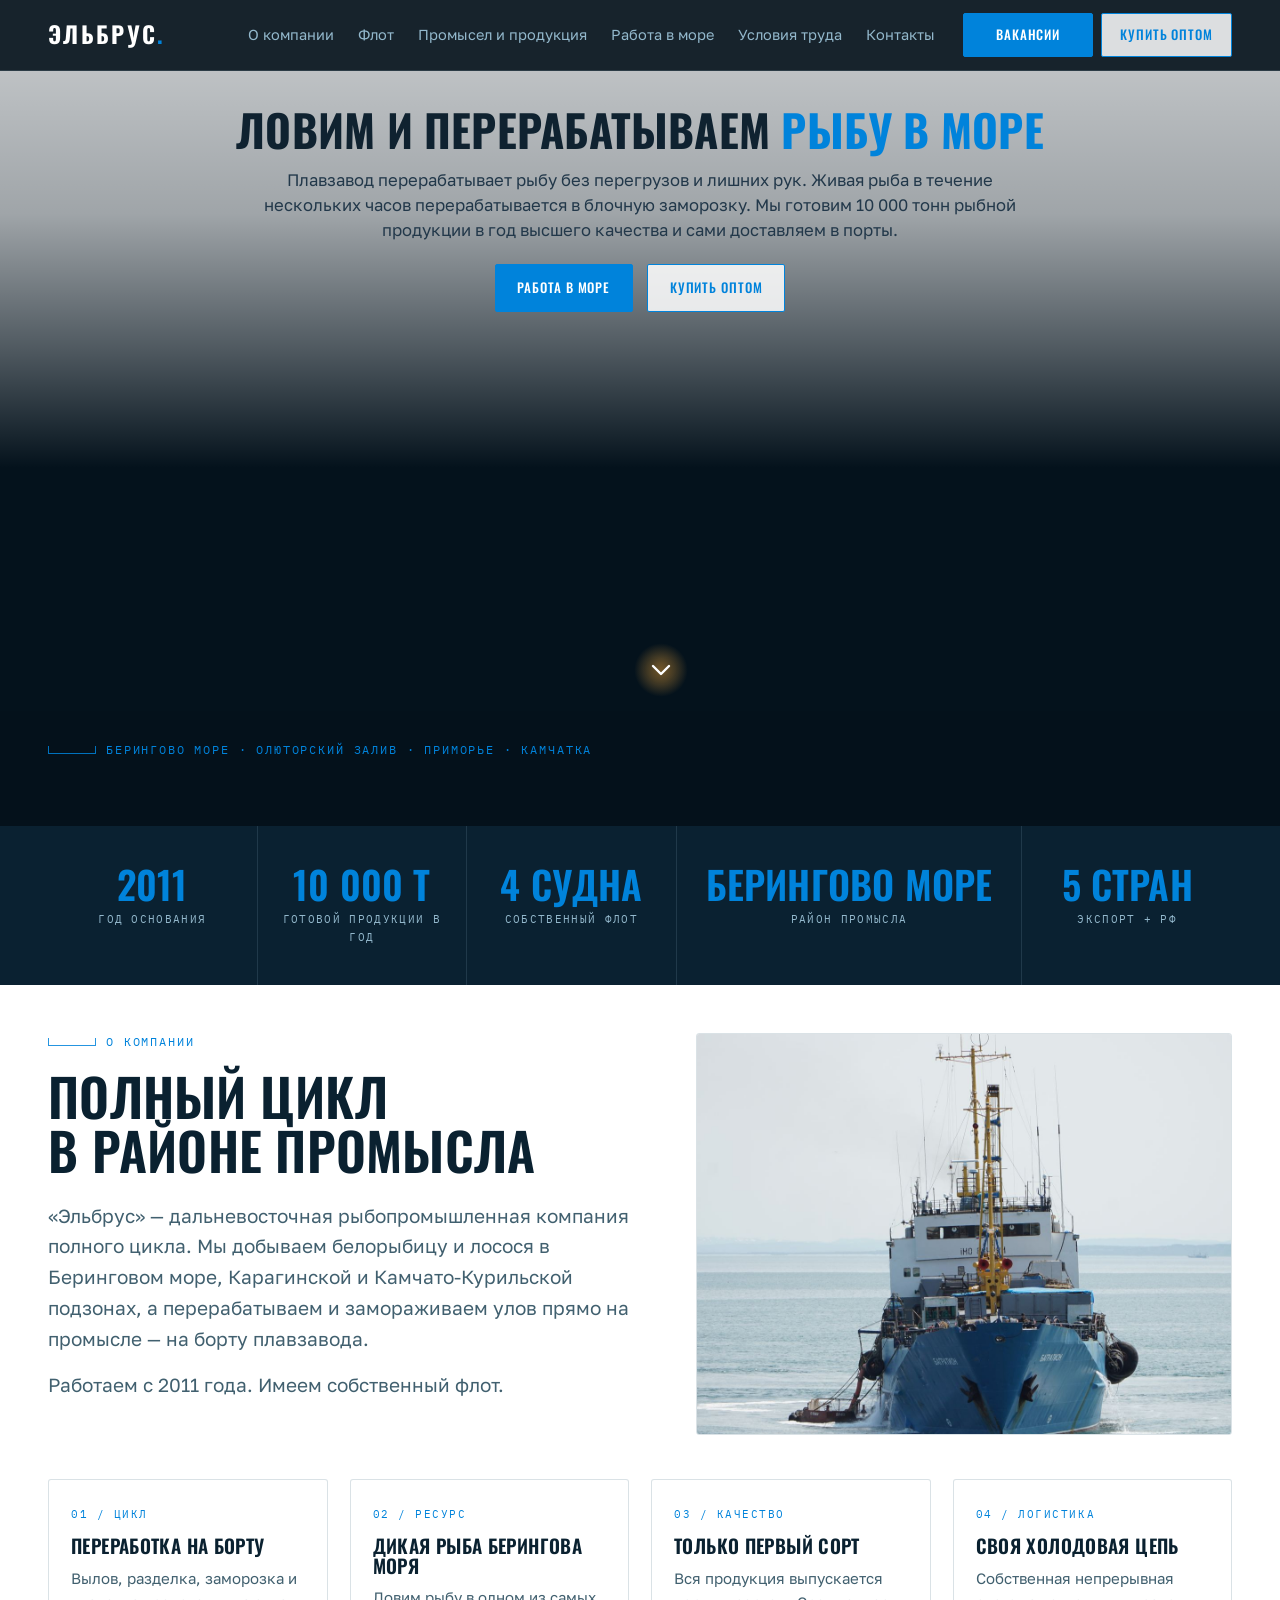
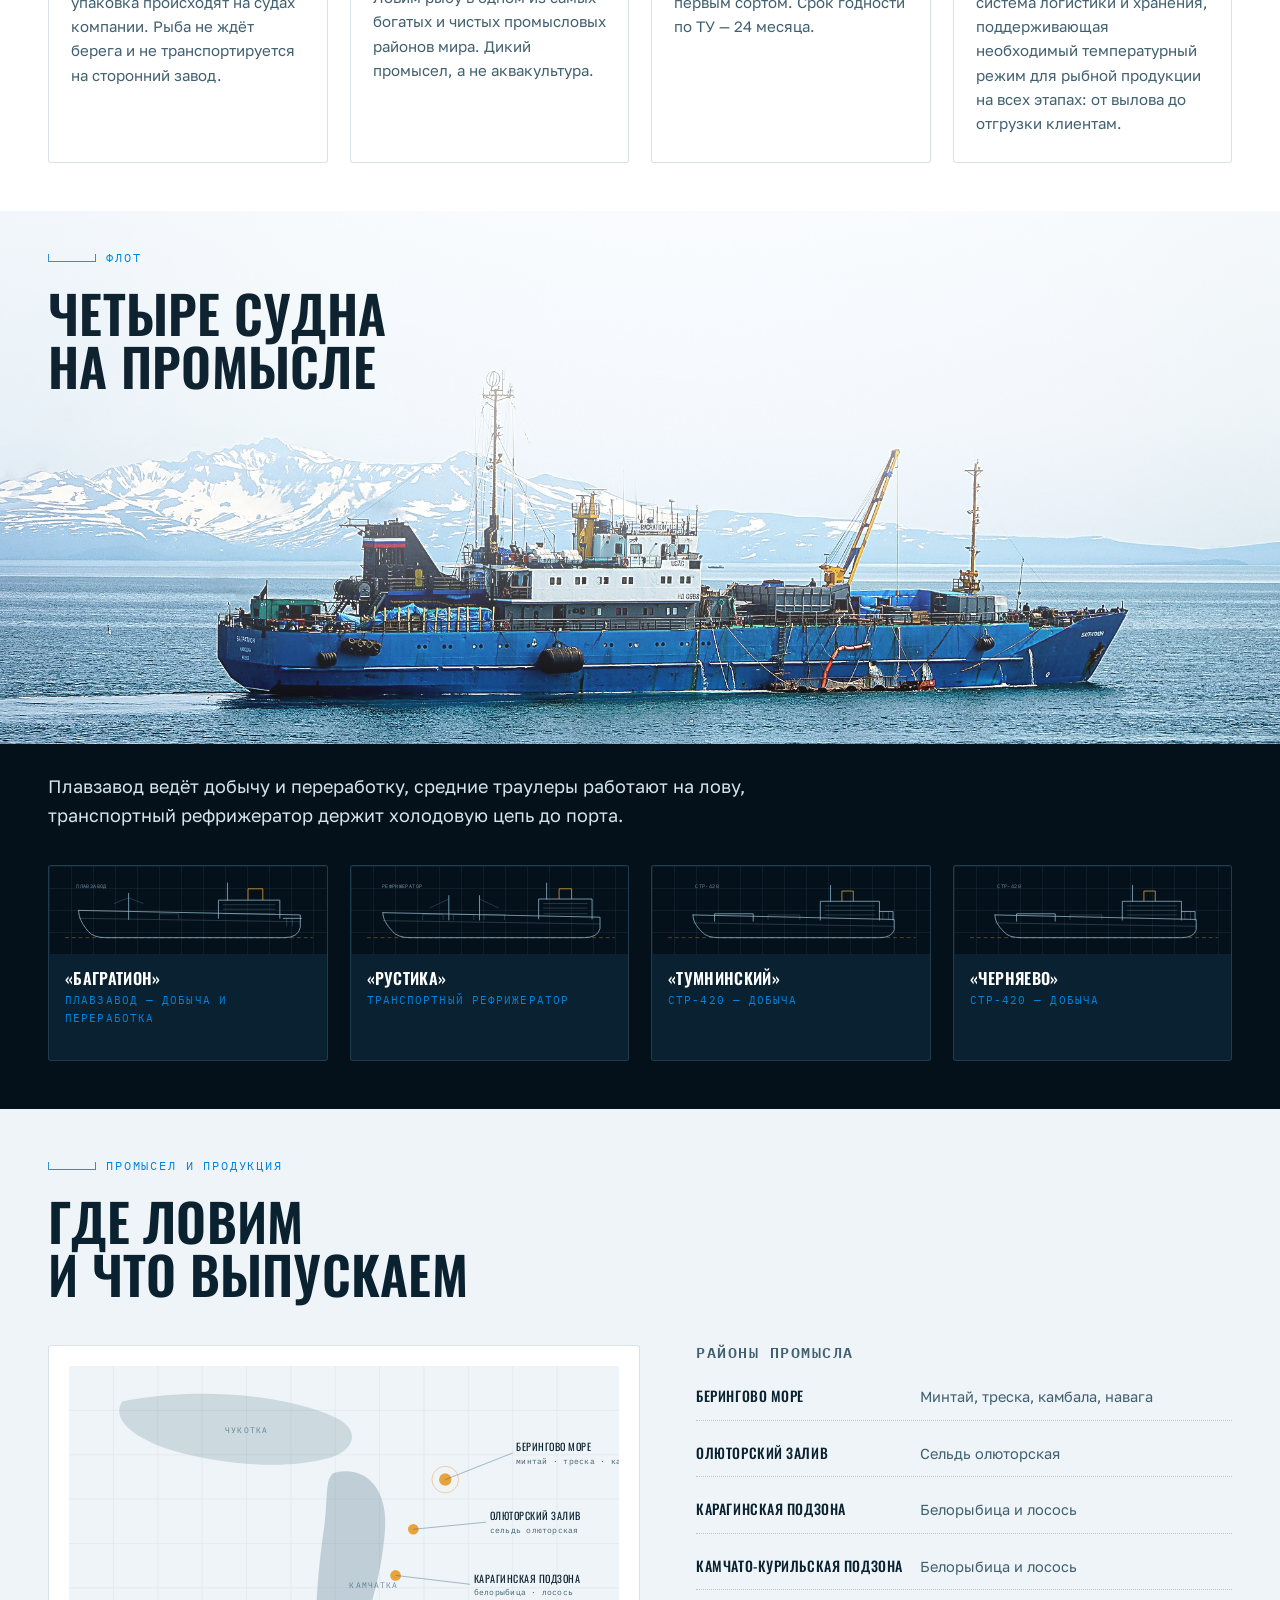
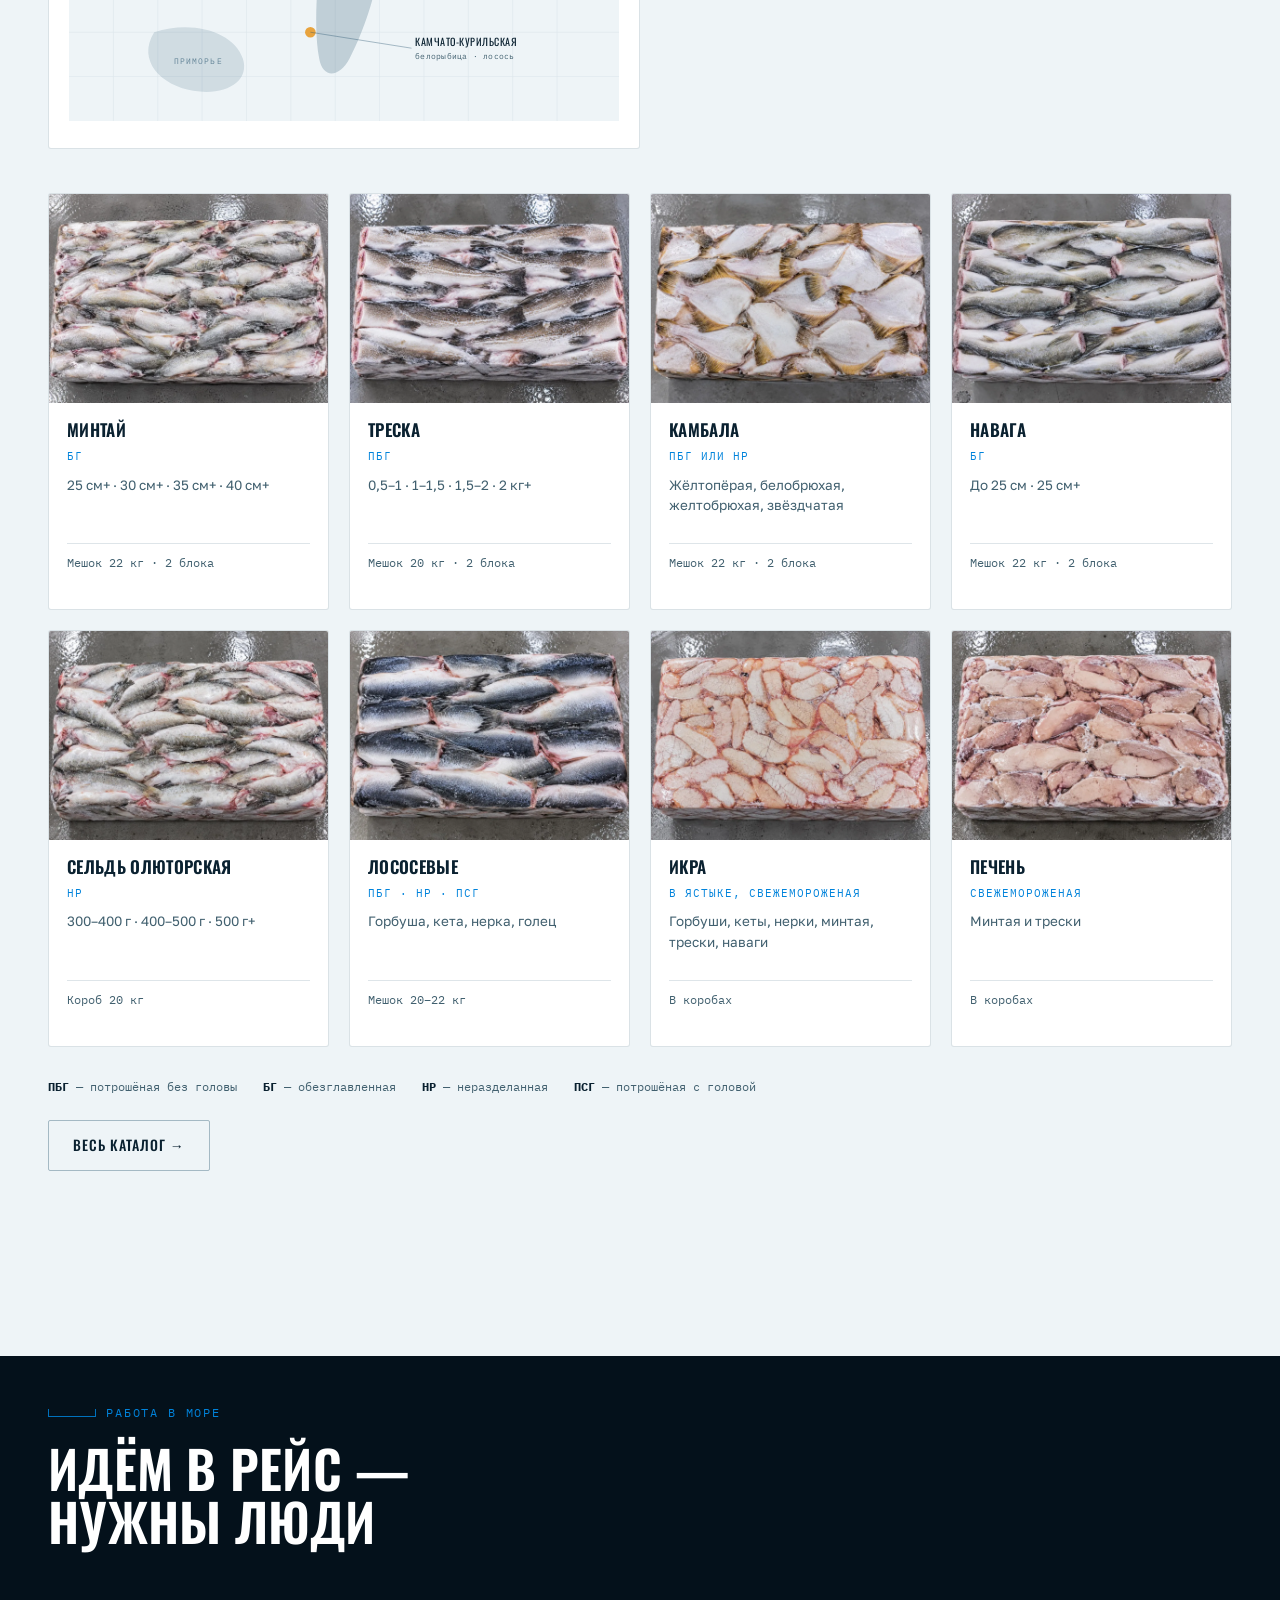
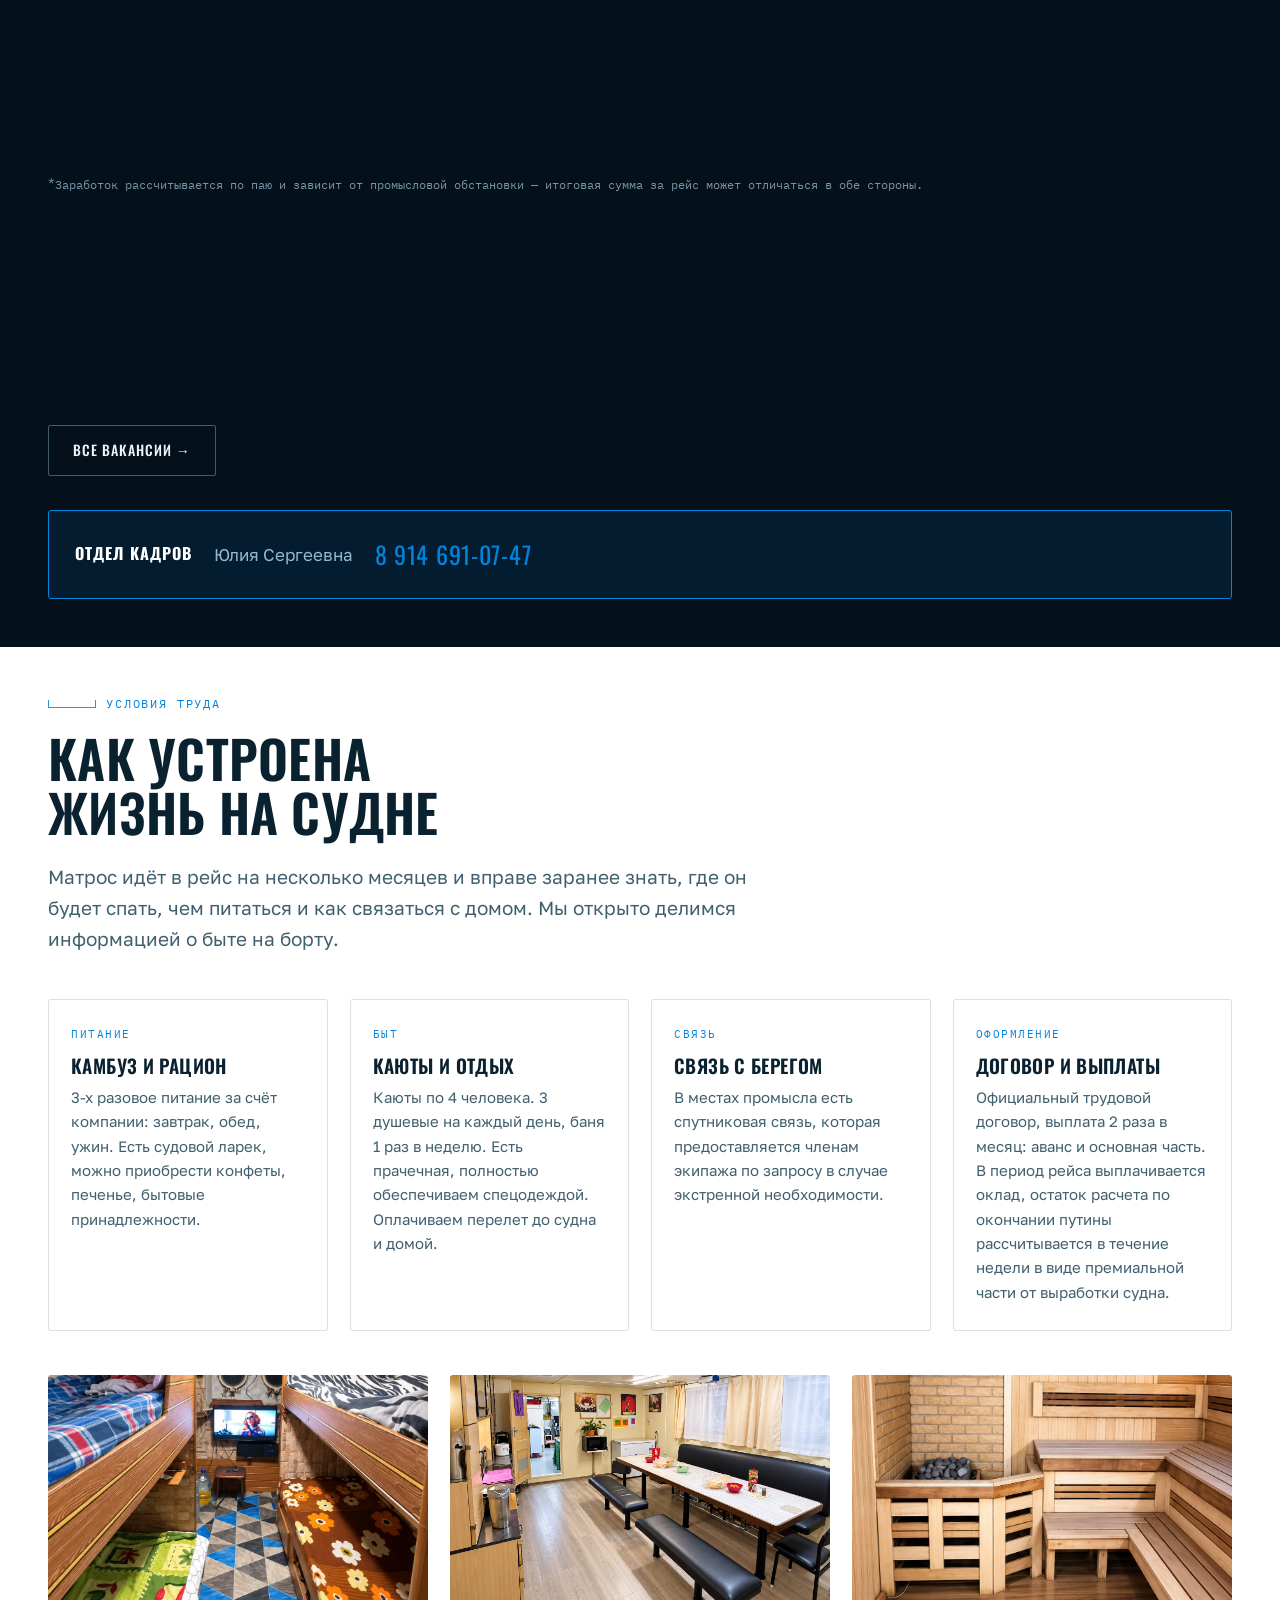
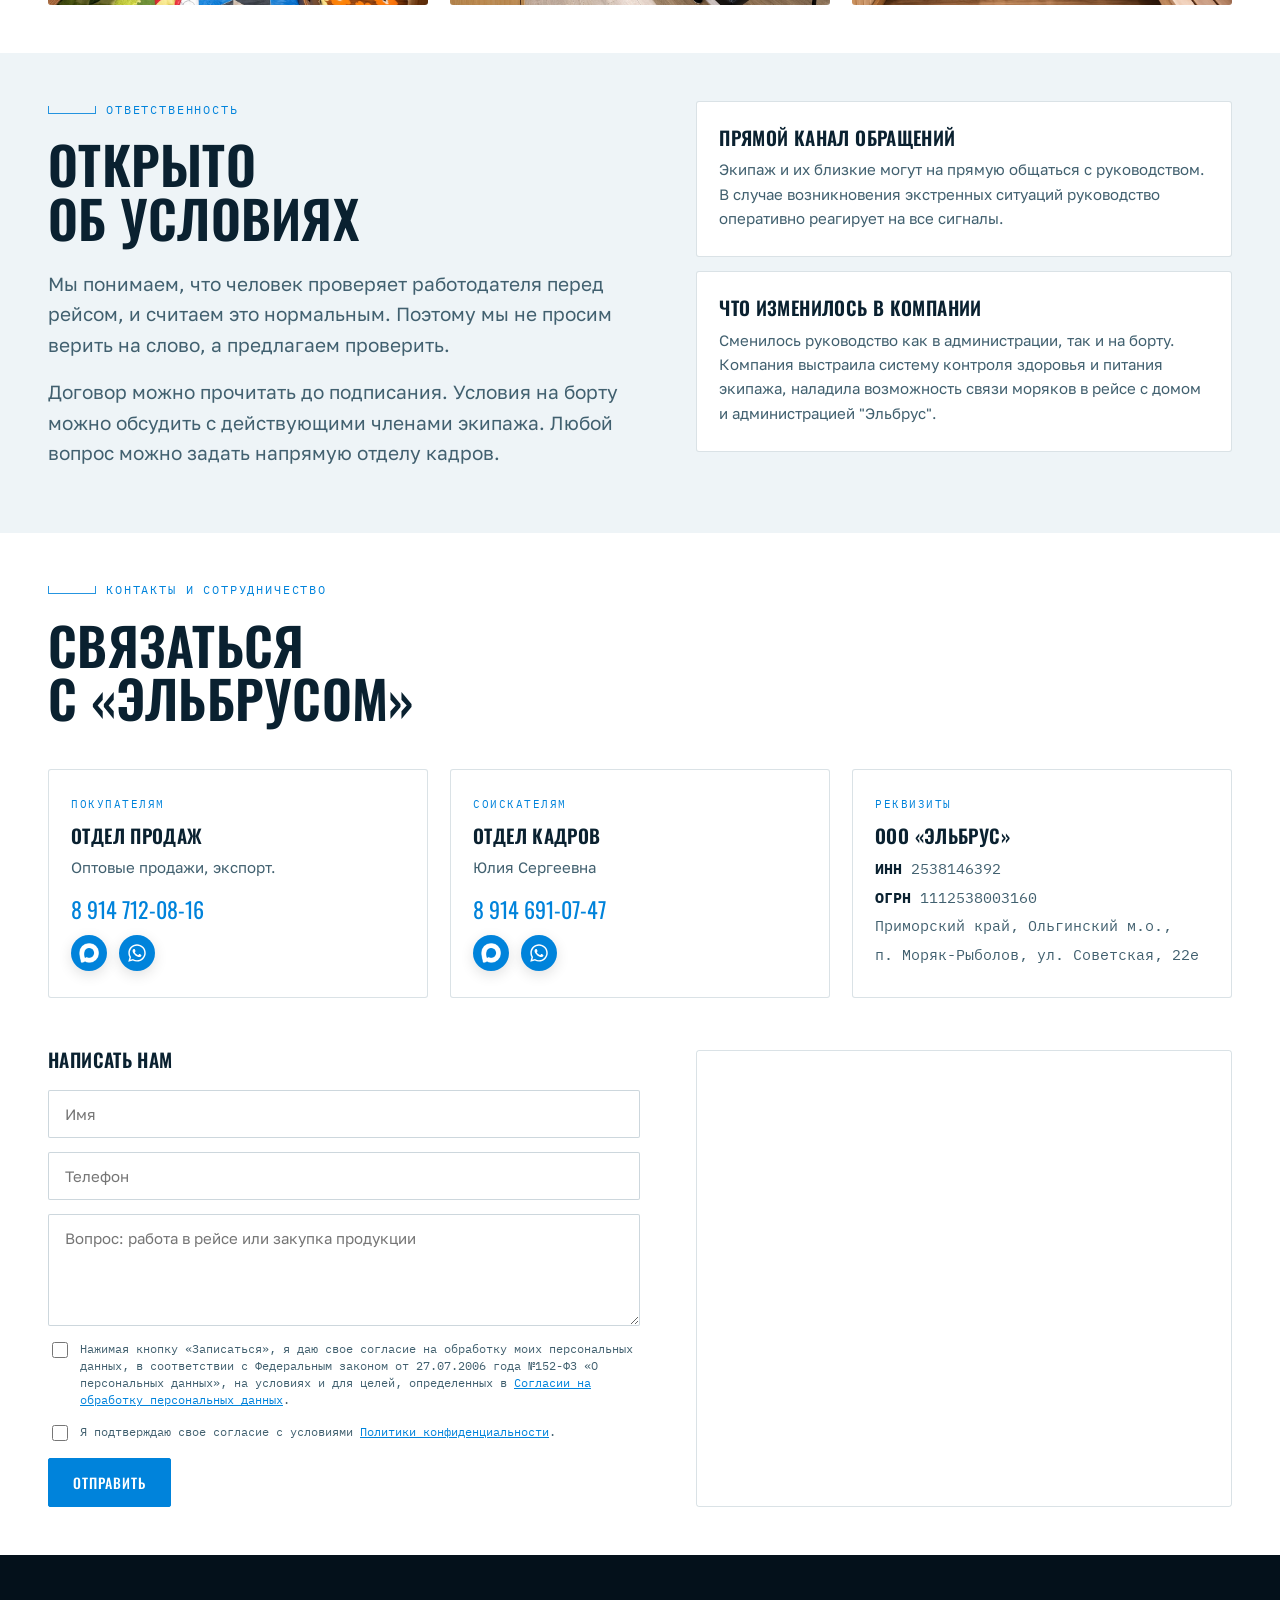
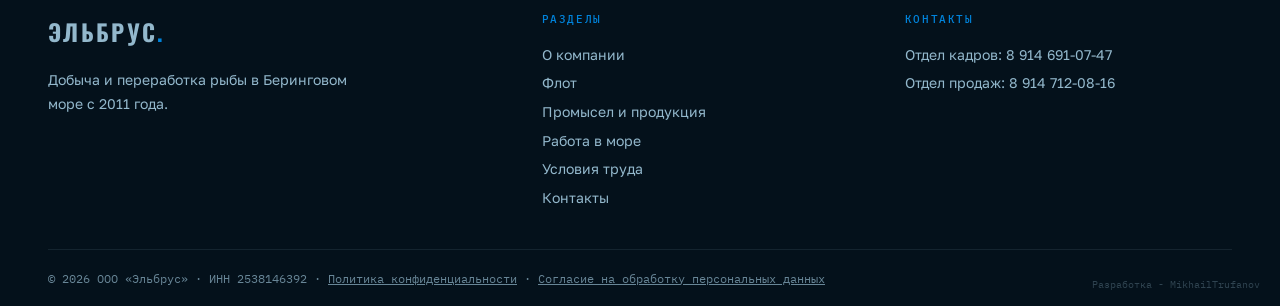
==== index.html @ 9c30619c "Обновить HTML" ====
<!DOCTYPE html>
<html lang="ru">

<head>
  <meta charset="utf-8">
  <meta name="viewport" content="width=device-width, initial-scale=1">
  <title>ООО «Эльбрус» — рыбодобыча и переработка в Беринговом море</title>
  <meta name="description"
    content="Дальневосточная рыбопромышленная компания полного цикла: добыча и переработка рыбы прямо в море. Минтай, треска, камбала, навага, сельдь, лососевые, икра. Работа в море — от 300 000 ₽.">
  <link rel="preconnect" href="https://fonts.googleapis.com">
  <link rel="preconnect" href="https://fonts.gstatic.com" crossorigin>
  <link
    href="https://fonts.googleapis.com/css2?family=Oswald:wght@400;500;600;700&family=Golos+Text:wght@400;500;600;700&family=IBM+Plex+Mono:wght@400;500&display=swap"
    rel="stylesheet">
  <style>
    :root {
      --abyss: #04111B;
      --hull: #0A2131;
      --steel: #1B4A66;
      --edge: #22506E;
      --foam: #93B8CC;
      --ice: #EEF4F7;
      --paper: #fff;
      --ink: #0A2130;
      --ink-soft: #41606F;
      --amber: #E8A33D;
      --amber-d: #C08028;
      --orange: #F07A1E;
      --orange-d: #D2650F;
      --blue: #0083DB;
      --display: 'Oswald', 'Arial Narrow', Impact, sans-serif;
      --body: 'Golos Text', 'Segoe UI', system-ui, -apple-system, Roboto, sans-serif;
      --mono: 'IBM Plex Mono', Consolas, ui-monospace, Menlo, monospace;
      --wrap: 1240px;
    }

    * {
      box-sizing: border-box
    }

    html {
      scroll-behavior: smooth
    }

    body {
      margin: 0;
      overflow-x: hidden;
      background: var(--paper);
      color: var(--ink);
      font-family: var(--body);
      font-size: 17px;
      line-height: 1.62;
      -webkit-font-smoothing: antialiased
    }

    img {
      max-width: 100%;
      display: block
    }

    a {
      color: inherit
    }

    .wrap {
      max-width: var(--wrap);
      margin: 0 auto;
      padding: 0 28px
    }

    /* ---------- signature: dimension line eyebrow ---------- */
    .dim {
      display: flex;
      align-items: center;
      gap: 10px;
      font-family: var(--mono);
      font-size: 11.5px;
      letter-spacing: .16em;
      text-transform: uppercase;
      color: var(--blue);
      margin: 0 0 18px
    }

    .dim::before {
      content: "";
      width: 46px;
      height: 7px;
      border-left: 1px solid currentColor;
      border-right: 1px solid currentColor;
      border-bottom: 1px solid currentColor;
      opacity: .85;
      flex: none
    }

    .sec-dark .dim {
      color: var(--blue)
    }

    h1,
    h2,
    h3,
    .stat-v {
      font-family: var(--display);
      text-transform: uppercase;
      font-weight: 600;
      letter-spacing: .005em;
      line-height: 1.03;
      margin: 0
    }

    h2 {
      font-size: clamp(30px, 4.4vw, 52px)
    }

    h3 {
      font-size: 19px;
      letter-spacing: .02em
    }

    p {
      margin: 0 0 16px
    }

    .lead {
      font-size: 19px;
      color: var(--ink-soft);
      max-width: 62ch
    }

    .sec {
      padding: 48px 0
    }

    .sec-dark {
      background: var(--abyss);
      color: var(--ice)
    }

    .sec-dark h2,
    .sec-dark h3 {
      color: #fff
    }

    .sec-dark .lead {
      color: var(--foam)
    }

    .sec-ice {
      background: var(--ice)
    }

    /* ---------- header ---------- */
    .hdr {
      position: sticky;
      top: 0;
      z-index: 50;
      background: rgba(4, 17, 27, .92);
      backdrop-filter: blur(10px);
      border-bottom: 1px solid rgba(147, 184, 204, .16)
    }

    .hdr .wrap {
      display: flex;
      align-items: center;
      gap: 28px;
      height: 70px
    }

    .logo {
      font-family: var(--display);
      font-size: 23px;
      font-weight: 700;
      letter-spacing: .1em;
      color: #fff;
      text-decoration: none;
      white-space: nowrap
    }

    .logo span {
      color: var(--blue)
    }

    .nav {
      display: flex;
      gap: 24px;
      margin-left: auto;
      font-size: 14.5px
    }

    .nav a {
      color: var(--foam);
      text-decoration: none;
      transition: color .2s
    }

    .nav a:hover {
      color: #fff
    }

    .btn {
      display: inline-flex;
      align-items: center;
      justify-content: center;
      gap: 8px;
      font-family: var(--display);
      text-transform: uppercase;
      letter-spacing: .07em;
      font-size: 14px;
      font-weight: 500;
      padding: 13px 24px;
      border-radius: 2px;
      text-decoration: none;
      border: 1px solid transparent;
      cursor: pointer;
      transition: .2s
    }

    .btn-amber {
      background: var(--blue);
      color: #fff;
      border-color: var(--blue)
    }

    .btn-amber:hover {
      background: #0069B0;
      border-color: #0069B0
    }

    .btn-ghost {
      border-color: rgba(147, 184, 204, .45);
      color: var(--ice)
    }

    .btn-ghost:hover {
      border-color: var(--foam);
      background: rgba(147, 184, 204, .1)
    }

    .hdr .btn {
      padding: 10px 18px;
      font-size: 13px
    }

    .hdr-cta {
      display: flex;
      align-items: center;
      gap: 8px
    }

    .hdr-cta .btn {
      min-width: 130px
    }

    .nav-cta {
      display: none
    }

    .nav-cta a.btn-amber,
    .nav-cta a.btn-amber:hover {
      color: #fff
    }

    .nav-cta a.btn-light,
    .nav-cta a.btn-light:hover {
      color: var(--blue)
    }

    .burger {
      display: none;
      margin-left: auto;
      background: none;
      border: 1px solid rgba(147, 184, 204, .4);
      color: var(--ice);
      border-radius: 2px;
      padding: 8px 12px;
      font-family: var(--mono);
      font-size: 12px
    }

    /* ---------- hero ---------- */
    .hero {
      position: relative;
      background: var(--abyss);
      color: #fff;
      overflow: hidden
    }

    .hero-media {
      position: absolute;
      inset: 0
    }

    .hero-media svg {
      width: 100%;
      height: 100%;
      opacity: .5
    }

    .hero-grad {
      position: absolute;
      inset: 0;
      background: linear-gradient(105deg, rgba(7, 26, 38, .97) 0%, rgba(7, 26, 38, .86) 46%, rgba(7, 26, 38, .5) 100%)
    }

    .hero-inner {
      position: relative;
      padding: 0 0 36px
    }

    .hero h1 {
      font-size: clamp(40px, 6.6vw, 82px);
      font-weight: 700;
      max-width: 16ch
    }

    .hero h1 em {
      font-style: normal;
      color: var(--amber)
    }

    .hero-sub {
      font-size: 19px;
      color: var(--foam);
      max-width: 56ch;
      margin: 26px 0 34px
    }

    .hero-cta {
      display: flex;
      gap: 14px;
      flex-wrap: wrap
    }

    .hero-note {
      font-family: var(--mono);
      font-size: 12px;
      color: var(--foam);
      margin-top: 20px;
      opacity: .75
    }

    /* video slot */
    .slot {
      border: 1px dashed rgba(147, 184, 204, .5);
      border-radius: 3px;
      background: rgba(147, 184, 204, .06);
      display: flex;
      flex-direction: column;
      align-items: center;
      justify-content: center;
      text-align: center;
      padding: 22px;
      gap: 6px;
      color: var(--foam)
    }

    .slot b {
      font-family: var(--display);
      text-transform: uppercase;
      letter-spacing: .09em;
      font-size: 13px;
      font-weight: 500;
      color: var(--foam)
    }

    .slot small {
      font-family: var(--mono);
      font-size: 10.5px;
      letter-spacing: .06em;
      opacity: .75
    }

    .slot-ice {
      border-color: rgba(27, 74, 102, .35);
      background: rgba(27, 74, 102, .05);
      color: var(--ink-soft)
    }

    .slot-ice b,
    .slot-ice small {
      color: var(--ink-soft)
    }

    .life-photo {
      border-radius: 3px;
      overflow: hidden;
      height: 230px
    }

    .life-photo img {
      width: 100%;
      height: 100%;
      display: block;
      object-fit: cover
    }

    .map-embed {
      border: 1px solid rgba(27, 74, 102, .16);
      border-radius: 3px;
      overflow: hidden
    }

    .map-embed iframe {
      display: block;
      width: 100%;
      height: 100%;
      border: 0
    }

    .hero-slot {
      margin: 54px 0 0;
      height: 210px
    }

    .hero-facts {
      display: grid;
      grid-template-columns: repeat(4, 1fr);
      border-top: 1px solid rgba(147, 184, 204, .2);
      margin-top: 38px
    }

    .hero-facts div {
      padding: 20px 22px 30px;
      border-right: 1px solid rgba(147, 184, 204, .14);
      font-family: var(--mono);
      font-size: 12.5px;
      letter-spacing: .05em;
      color: var(--foam)
    }

    .hero-facts div:last-child {
      border-right: none
    }

    .hero-facts b {
      display: block;
      font-family: var(--display);
      font-size: 22px;
      color: #fff;
      letter-spacing: .03em;
      margin-bottom: 2px;
      font-weight: 500
    }

    /* ---------- trust bar ---------- */
    .trust {
      background: var(--hull);
      color: #fff
    }

    .trust .wrap {
      display: grid;
      grid-template-columns: minmax(0, 1fr) minmax(0, 1fr) minmax(0, 1fr) minmax(0, 1.65fr) minmax(0, 1fr)
    }

    .stat {
      padding: 38px 16px;
      border-right: 1px solid rgba(147, 184, 204, .16);
      text-align: center
    }

    .stat:last-child {
      border-right: none
    }

    .stat-v {
      font-size: clamp(30px, 3.0vw, 40px);
      color: var(--blue);
      font-weight: 600
    }

    .stat-v.nw {
      white-space: nowrap
    }

    .stat-l {
      font-family: var(--mono);
      font-size: 11px;
      letter-spacing: .12em;
      text-transform: uppercase;
      color: var(--foam);
      margin-top: 8px
    }

    /* ---------- generic grids ---------- */
    .two {
      display: grid;
      grid-template-columns: 1.05fr .95fr;
      gap: 56px;
      align-items: start
    }

    .cards {
      display: grid;
      gap: 22px;
      margin-top: 44px
    }

    .c4 {
      grid-template-columns: repeat(4, 1fr)
    }

    .c3 {
      grid-template-columns: repeat(3, 1fr)
    }

    .c2 {
      grid-template-columns: repeat(2, 1fr)
    }

    .hero-two {
      display: grid;
      grid-template-columns: minmax(0, 1.15fr) minmax(0, .85fr);
      gap: 48px;
      align-items: center;
      margin-top: 6px
    }

    .hero-photo {
      margin: 0;
      border-radius: 3px;
      overflow: hidden;
      border: 1px solid rgba(147, 184, 204, .25)
    }

    .hero-photo img {
      width: 100%;
      height: auto
    }

    .hero-reel {
      position: relative;
      width: 100%;
      max-width: calc((100vh - 94px) * 16 / 9);
      margin: 0 auto;
      background: #04121C;
      overflow: hidden
    }

    .hero-reel video {
      width: 100%;
      height: auto;
      display: block
    }

    .hero-scrim {
      position: absolute;
      left: 0;
      right: 0;
      top: 0;
      height: 62%;
      pointer-events: none;
      background: linear-gradient(180deg, rgba(255, 255, 255, .74) 0%, rgba(255, 255, 255, .62) 36%, rgba(255, 255, 255, .30) 70%, rgba(255, 255, 255, 0) 100%)
    }

    .hero-scroll-hint {
      position: absolute;
      left: 50%;
      bottom: 20px;
      z-index: 3;
      display: flex;
      align-items: center;
      justify-content: center;
      width: 42px;
      height: 42px;
      color: #fff;
      text-decoration: none;
      animation: hero-scroll-bounce 2.2s ease-in-out infinite
    }

    .hero-scroll-hint::before {
      content: '';
      position: absolute;
      inset: -6px;
      border-radius: 50%;
      background: radial-gradient(circle, rgba(232, 163, 61, .55) 0%, rgba(232, 163, 61, 0) 70%);
      animation: hero-scroll-glow 2.2s ease-in-out infinite;
      z-index: -1
    }

    .hero-scroll-hint svg {
      width: 24px;
      height: 24px;
      filter: drop-shadow(0 1px 4px rgba(0, 0, 0, .45))
    }

    @keyframes hero-scroll-bounce {

      0%,
      100% {
        transform: translate(-50%, 0);
        opacity: .6
      }

      50% {
        transform: translate(-50%, 9px);
        opacity: 1
      }
    }

    @keyframes hero-scroll-glow {

      0%,
      100% {
        opacity: .35;
        transform: scale(.85)
      }

      50% {
        opacity: .9;
        transform: scale(1.2)
      }
    }

    @media (prefers-reduced-motion: reduce) {

      .hero-scroll-hint,
      .hero-scroll-hint::before {
        animation: none
      }
    }

    .fleet-hero {
      position: relative;
      width: 100%;
      overflow: hidden;
      margin: 0 0 6px
    }

    .fleet-hero img {
      width: 100%;
      display: block
    }

    .fleet-scrim {
      position: absolute;
      inset: 0;
      pointer-events: none;
      background: linear-gradient(180deg, rgba(255, 255, 255, .80) 0%, rgba(255, 255, 255, .62) 40%, rgba(255, 255, 255, .18) 74%, rgba(255, 255, 255, 0) 100%)
    }

    .fleet-ov {
      position: absolute;
      left: 0;
      right: 0;
      top: 0;
      padding: clamp(18px, 3vw, 44px) 0 0
    }

    .fleet-ov h2 {
      color: #0F2230
    }

    .fleet-ov .dim {
      color: var(--blue)
    }

    .fleet-ov .lead {
      color: #22384A
    }

    .fleet-description {
      max-width: 70ch;
      margin: 28px 0 0;
      color: #D4E4EC;
      font-size: 18px;
      line-height: 1.6
    }

    .hero-cta-under {
      display: flex;
      gap: 14px;
      justify-content: center;
      margin: 36px 0 0
    }

    .hero-shot {
      position: relative;
      margin: 0;
      border-radius: 3px;
      overflow: hidden;
      border: 1px solid rgba(147, 184, 204, .25)
    }

    .hero-shot img {
      width: 100%;
      display: block
    }

    .hero-ov {
      position: absolute;
      left: 0;
      right: 0;
      top: 0;
      padding: clamp(14px, 2.8vw, 38px) clamp(14px, 3vw, 48px) 0;
      text-align: center
    }

    .hero-ov h1 {
      color: #0F2230;
      white-space: nowrap;
      max-width: none;
      font-size: clamp(16px, 3.45vw, 50px)
    }

    .hero-ov h1 em {
      font-style: normal;
      color: var(--blue)
    }

    .hero-ov .hero-sub {
      color: #22384A;
      margin: clamp(7px, 1.2vw, 16px) auto clamp(11px, 1.7vw, 24px);
      max-width: 76ch;
      font-size: clamp(8.5px, 1.3vw, 19px);
      line-height: 1.5
    }

    .hero-ov .hero-cta {
      justify-content: center
    }

    .hero-ov .btn {
      padding: clamp(6px, .95vw, 13px) clamp(11px, 1.7vw, 24px);
      font-size: clamp(8.5px, 1.02vw, 14px)
    }

    .btn-light {
      background: rgba(255, 255, 255, .85);
      border-color: var(--blue);
      color: var(--blue)
    }

    .btn-light:hover {
      background: #fff
    }

    .dim.hero-div {
      color: var(--blue);
      margin: 30px 0
    }

    .hero-video {
      margin: 0;
      border-radius: 3px;
      overflow: hidden;
      border: 1px solid rgba(147, 184, 204, .25);
      background: #000
    }

    .hero-video video {
      width: 100%;
      height: auto;
      display: block
    }

    .about-photo {
      margin: 0;
      border-radius: 3px;
      overflow: hidden;
      border: 1px solid rgba(27, 74, 102, .16)
    }

    .about-photo img {
      width: 100%;
      height: auto
    }

    .card {
      border: 1px solid rgba(27, 74, 102, .16);
      border-radius: 3px;
      padding: 26px 22px;
      background: var(--paper)
    }

    .card h3 {
      margin-bottom: 10px
    }

    .card p {
      font-size: 15px;
      color: var(--ink-soft);
      margin: 0
    }

    .sec-dark .card {
      background: var(--hull);
      border-color: rgba(147, 184, 204, .16)
    }

    .sec-dark .card p {
      color: var(--foam)
    }

    .idx {
      font-family: var(--mono);
      font-size: 11px;
      color: var(--blue);
      letter-spacing: .14em;
      display: block;
      margin-bottom: 12px
    }

    /* ---------- fleet blueprints ---------- */
    .ship {
      background: var(--hull);
      border: 1px solid rgba(147, 184, 204, .18);
      border-radius: 3px;
      overflow: hidden
    }

    .ship-draw {
      padding: 8px !important;
      background:
        linear-gradient(rgba(147, 184, 204, .075) 1px, transparent 1px) 0 0/100% 22px,
        linear-gradient(90deg, rgba(147, 184, 204, .075) 1px, transparent 1px) 0 0/22px 100%,
        var(--abyss);
      padding: 12px
    }

    .ship-draw svg {
      width: 100%;
      height: auto;
      display: block
    }

    .blue {
      fill: none;
      stroke: var(--foam);
      stroke-width: 1.35;
      stroke-linejoin: round;
      stroke-linecap: round
    }

    .blue-a {
      fill: none;
      stroke: var(--amber);
      stroke-width: 1.35
    }

    .blue-t {
      fill: none;
      stroke: rgba(147, 184, 204, .5);
      stroke-width: .8
    }

    .wline {
      stroke: var(--amber);
      stroke-width: 1;
      stroke-dasharray: 7 5;
      opacity: .6
    }

    .sv-lbl {
      font-family: 'IBM Plex Mono', monospace;
      font-size: 8.5px;
      fill: rgba(147, 184, 204, .8);
      letter-spacing: .08em
    }

    .ship-body {
      padding: 16px 16px 18px
    }

    .ship-body h3 {
      color: #fff;
      font-size: 16px
    }

    .ship-role {
      font-family: var(--mono);
      font-size: 11px;
      letter-spacing: .1em;
      text-transform: uppercase;
      color: var(--blue);
      margin: 6px 0 14px
    }

    .spec {
      border-top: 1px solid rgba(147, 184, 204, .16);
      display: flex;
      justify-content: space-between;
      gap: 12px;
      padding: 8px 0;
      font-size: 13.5px
    }

    .spec dt {
      color: var(--foam);
      font-family: var(--mono);
      font-size: 11.5px;
      letter-spacing: .05em
    }

    .spec dd {
      margin: 0;
      color: #fff;
      text-align: right
    }

    .fleet-note {
      font-family: var(--mono);
      font-size: 11.5px;
      color: var(--foam);
      margin-top: 26px;
      opacity: .8;
      line-height: 1.6
    }

    /* ---------- catch map ---------- */
    .map-box {
      background: var(--paper);
      border: 1px solid rgba(27, 74, 102, .16);
      border-radius: 3px;
      padding: 20px
    }

    .map-box svg {
      width: 100%;
      height: auto
    }

    .zones {
      display: grid;
      gap: 10px;
      margin-top: 6px
    }

    .zone {
      display: flex;
      gap: 14px;
      align-items: baseline;
      border-bottom: 1px dotted rgba(27, 74, 102, .25);
      padding: 11px 0
    }

    .zone b {
      font-family: var(--display);
      text-transform: uppercase;
      font-size: 14px;
      letter-spacing: .04em;
      font-weight: 500;
      min-width: 210px
    }

    .zone span {
      font-size: 14.5px;
      color: var(--ink-soft)
    }

    /* ---------- products ---------- */
    .prods {
      display: grid;
      grid-template-columns: repeat(4, 1fr);
      gap: 20px;
      margin-top: 44px
    }

    .prod {
      border: 1px solid rgba(27, 74, 102, .16);
      border-radius: 3px;
      overflow: hidden;
      background: var(--paper);
      transition: .25s;
      display: flex;
      flex-direction: column
    }

    .prod:hover {
      transform: translateY(-3px);
      box-shadow: 0 12px 28px rgba(10, 33, 48, .13)
    }

    .prod img {
      aspect-ratio: 4/3;
      object-fit: cover;
      width: 100%
    }

    .prod-b {
      padding: 18px 18px 20px;
      display: flex;
      flex-direction: column;
      flex: 1
    }

    .prod h3 {
      font-size: 17px;
      margin-bottom: 9px
    }

    .prod-cut {
      font-family: var(--mono);
      font-size: 11px;
      letter-spacing: .09em;
      color: var(--blue);
      text-transform: uppercase;
      margin-bottom: 9px
    }

    .prod-r {
      font-size: 13.5px;
      color: var(--ink-soft);
      line-height: 1.5;
      flex: 1
    }

    .prod-pk {
      font-family: var(--mono);
      font-size: 11.5px;
      color: var(--ink-soft);
      border-top: 1px solid rgba(27, 74, 102, .14);
      margin-top: 12px;
      padding-top: 10px
    }

    .legend {
      display: flex;
      flex-wrap: wrap;
      gap: 8px 26px;
      margin-top: 30px;
      font-family: var(--mono);
      font-size: 12px;
      color: var(--ink-soft)
    }

    .legend b {
      color: var(--ink)
    }

    .geo {
      display: grid;
      grid-template-columns: 1fr 1fr;
      gap: 22px;
      margin-top: 44px
    }

    .geo-c {
      border-left: 2px solid var(--blue);
      padding: 4px 0 4px 18px
    }

    .geo-c b {
      font-family: var(--display);
      text-transform: uppercase;
      letter-spacing: .05em;
      font-size: 15px;
      display: block;
      margin-bottom: 6px
    }

    .geo-c span {
      color: var(--ink-soft);
      font-size: 15px
    }

    /* ---------- vacancies ---------- */
    .pay {
      display: flex;
      align-items: baseline;
      gap: 20px;
      flex-wrap: wrap;
      border-bottom: 1px solid rgba(147, 184, 204, .2);
      padding-bottom: 26px;
      margin-bottom: 8px
    }

    .pay-v {
      font-family: var(--display);
      font-size: clamp(46px, 8vw, 104px);
      font-weight: 700;
      color: var(--blue);
      line-height: .92;
      letter-spacing: -.01em
    }

    .pay-l {
      font-family: var(--mono);
      font-size: 12.5px;
      letter-spacing: .1em;
      text-transform: uppercase;
      color: var(--foam);
      max-width: 24ch;
      line-height: 1.7
    }

    .pay-note {
      font-family: var(--mono);
      font-size: 12px;
      color: var(--foam);
      opacity: .8;
      margin: 14px 0 0
    }

    .footnote-mark {
      font-size: calc(1em - 1pt);
      vertical-align: super;
      line-height: 0
    }

    .vac {
      display: flex;
      flex-direction: column;
      align-items: flex-start;
      gap: 10px;
      padding: 22px;
      border: 1px solid rgba(147, 184, 204, .18);
      border-radius: 3px;
      background: var(--hull)
    }

    .vac h3 {
      color: #fff;
      font-size: 17px
    }

    .vac-p {
      font-family: var(--mono);
      font-size: 13px;
      color: var(--blue);
      white-space: nowrap
    }

    .vac-p.tbd {
      color: var(--foam);
      opacity: .75
    }

    .vlist {
      display: grid;
      gap: 12px;
      margin-top: 36px
    }

    .vac .btn {
      margin-top: auto;
      align-self: flex-end
    }

    .after-grid {
      margin-top: 24px
    }

    .hr-box {
      display: flex;
      gap: 22px;
      align-items: center;
      flex-wrap: wrap;
      margin-top: 34px;
      padding: 24px 26px;
      border: 1px solid var(--blue);
      border-radius: 3px;
      background: rgba(0, 131, 219, .10)
    }

    .hr-box b {
      font-family: var(--display);
      text-transform: uppercase;
      letter-spacing: .06em;
      font-size: 16px;
      color: #fff
    }

    .hr-box a {
      font-family: var(--display);
      font-size: 24px;
      color: var(--blue);
      text-decoration: none;
      letter-spacing: .03em
    }

    /* messenger icons */
    .msgrs {
      display: flex;
      gap: 12px;
      margin-top: 8px
    }

    .msgr {
      width: 36px;
      height: 36px;
      border-radius: 50%;
      background: var(--blue);
      color: #fff;
      display: inline-flex;
      align-items: center;
      justify-content: center;
      text-decoration: none;
      transition: background .15s ease, transform .15s ease;
      box-shadow: 0 4px 14px rgba(0, 0, 0, .12)
    }

    .msgr:hover {
      background: #0069B0;
      transform: translateY(-2px)
    }

    .msgr svg {
      width: 20px;
      height: 20px;
      display: block
    }

    .msgr img {
      width: 20px;
      height: 20px;
      display: block;
      object-fit: contain;
      filter: brightness(0) invert(1)
    }

    /* ---------- contacts ---------- */
    .form {
      display: grid;
      gap: 14px
    }

    .form input,
    .form textarea {
      width: 100%;
      padding: 14px 16px;
      border: 1px solid rgba(27, 74, 102, .22);
      border-radius: 2px;
      font-family: var(--body);
      font-size: 15px;
      background: var(--paper);
      color: var(--ink)
    }

    .form textarea {
      min-height: 112px;
      resize: vertical
    }

    .form input:focus,
    .form textarea:focus {
      outline: 2px solid var(--blue);
      outline-offset: 1px;
      border-color: transparent
    }

    .req {
      font-family: var(--mono);
      font-size: 12.5px;
      color: var(--ink-soft);
      line-height: 1.9
    }

    .consent {
      display: flex;
      align-items: flex-start;
      gap: 9px;
      font-family: var(--mono);
      font-size: 11.5px;
      color: var(--ink-soft);
      line-height: 1.5;
      cursor: pointer
    }

    .consent input {
      flex: none;
      width: 16px;
      height: 16px;
      margin-top: 2px;
      accent-color: var(--blue);
      cursor: pointer
    }

    .consent a {
      color: var(--blue);
      text-decoration: underline
    }

    .req b {
      color: var(--ink)
    }

    /* ---------- footer ---------- */
    .ftr {
      background: var(--abyss);
      color: var(--foam);
      padding: 56px 0 18px;
      font-size: 14px;
      position: relative
    }

    .ftr-g {
      display: grid;
      grid-template-columns: 1.4fr 1fr 1fr;
      gap: 36px
    }

    .ftr a {
      color: var(--foam);
      text-decoration: none;
      display: block;
      padding: 3px 0
    }

    .ftr a:hover {
      color: #fff
    }

    .ftr h4 {
      font-family: var(--mono);
      font-size: 11px;
      letter-spacing: .14em;
      text-transform: uppercase;
      color: var(--blue);
      margin: 0 0 12px;
      font-weight: 500
    }

    .ftr-btm {
      border-top: 1px solid rgba(147, 184, 204, .16);
      margin-top: 36px;
      padding-top: 20px;
      font-family: var(--mono);
      font-size: 11.5px;
      opacity: .7
    }

    .ftr-btm a {
      display: inline;
      padding: 0;
      text-decoration: underline
    }

    .ftr-credit {
      position: absolute;
      right: 20px;
      bottom: 10px;
      font-family: var(--mono);
      font-size: 10px;
      color: var(--foam);
      opacity: .3;
      text-decoration: none
    }

    .ftr-credit:hover {
      opacity: .6
    }

    /* ---------- reveal ---------- */
    .rv {
      opacity: 1;
      transform: none
    }

    .js-rv .rv {
      opacity: 0;
      transform: translateY(18px);
      transition: opacity .7s ease, transform .7s ease
    }

    .js-rv .rv.in {
      opacity: 1;
      transform: none
    }

    [id] {
      scroll-margin-top: 86px
    }

    /* ---------- responsive ---------- */
    @media(max-width:1040px) {
      .prods {
        grid-template-columns: repeat(2, 1fr)
      }

      .c2 {
        grid-template-columns: 1fr
      }

      .hero-two {
        grid-template-columns: 1fr;
        gap: 34px
      }

      .c4 {
        grid-template-columns: repeat(2, 1fr)
      }

      .trust .wrap {
        grid-template-columns: repeat(3, minmax(0, 1fr))
      }

      .stat-v.nw {
        white-space: normal
      }

      .stat:nth-child(3) {
        border-right: none
      }

      .two {
        grid-template-columns: 1fr;
        gap: 38px
      }

      .nav {
        display: none
      }

      .nav.is-open {
        display: flex;
        position: absolute;
        top: 100%;
        left: 0;
        right: 0;
        flex-direction: column;
        gap: 14px;
        background: #04111B;
        padding: 16px 20px;
        border-bottom: 1px solid rgba(147, 184, 204, .2)
      }

      .burger {
        display: block
      }

      .hdr .hdr-cta {
        display: none
      }

      .hdr .nav-cta {
        display: flex;
        gap: 10px;
        margin-top: 4px
      }
    }

    @media(max-width:720px) {
      body {
        font-size: 16px
      }

      .sec {
        padding: 32px 0
      }

      .wrap {
        padding: 0 20px
      }

      .hero-inner {
        padding: 22px 0 56px
      }

      .hero-scrim {
        display: none
      }

      .hero-cta-under {
        justify-content: flex-start;
        margin: 22px 0 0
      }

      .hero-ov {
        position: static;
        padding: 24px 20px 0;
        text-align: left
      }

      .hero-ov h1 {
        color: #fff;
        white-space: normal;
        font-size: clamp(27px, 7.8vw, 42px)
      }

      .hero-ov .hero-sub {
        color: var(--foam);
        font-size: 15.5px;
        max-width: none;
        margin: 14px 0 20px
      }

      .hero-scroll-hint {
        display: none
      }

      .hero-ov .hero-cta {
        display: grid;
        grid-template-columns: repeat(2, minmax(0, 1fr));
        gap: 12px;
        width: 100%;
        max-width: 420px;
        margin-inline: auto
      }

      .hero-ov .btn {
        font-size: 13px;
        min-width: 0;
        min-height: 48px;
        padding: 12px 8px;
        white-space: normal;
        text-align: center
      }

      .hero h1 {
        font-size: clamp(29px, 8.2vw, 44px)
      }

      .hero-sub {
        font-size: 17px
      }

      .hero-facts {
        grid-template-columns: repeat(2, 1fr)
      }

      .hero-facts div {
        border-bottom: 1px solid rgba(147, 184, 204, .14)
      }

      .trust .wrap {
        grid-template-columns: repeat(2, minmax(0, 1fr))
      }

      .stat-v {
        font-size: clamp(22px, 6.6vw, 32px)
      }

      .stat {
        padding: 26px 16px;
        border-right: 1px solid rgba(147, 184, 204, .16)
      }

      .stat:nth-child(3) {
        border-right: 1px solid rgba(147, 184, 204, .16)
      }

      .prods,
      .c4,
      .c3,
      .c2,
      .geo {
        grid-template-columns: 1fr
      }

      .ftr-g {
        grid-template-columns: 1fr
      }

      .zone {
        flex-direction: column;
        gap: 4px
      }

      .zone b {
        min-width: 0
      }

      .hero-slot {
        height: 170px
      }

      .hdr .wrap {
        height: 56px
      }

      [id] {
        scroll-margin-top: 72px
      }

      /* ---------- fleet: heading stays on the photo, prose moves below ------- */
      .fleet-ov {
        padding: 12px 0 0
      }

      .fleet-ov .wrap {
        text-align: right
      }

      .fleet-ov h2 {
        font-size: clamp(24px, 6.8vw, 34px);
        line-height: 1.12;
        margin: 0
      }

      .fleet-scrim {
        background: linear-gradient(200deg, rgba(255, 255, 255, .92) 0%, rgba(255, 255, 255, .72) 45%, rgba(255, 255, 255, .12) 78%, rgba(255, 255, 255, 0) 100%)
      }

      .fleet-description {
        font-size: 16px;
        margin-top: 22px
      }
    }

    @media(max-width:359px) {
      .hero-ov .hero-cta {
        grid-template-columns: 1fr
      }
    }

    @media(prefers-reduced-motion:reduce) {
      * {
        animation: none !important;
        transition: none !important
      }

      .js-rv .rv {
        opacity: 1;
        transform: none
      }

      html {
        scroll-behavior: auto
      }
    }
  </style>
</head>

<body>

  <header class="hdr">
    <div class="wrap">
      <a href="#top" class="logo">ЭЛЬБРУС<span>.</span></a>
      <nav class="nav">
        <a href="Elbrus_o_kompanii.html">О компании</a>
        <a href="#fleet">Флот</a>
        <a href="Elbrus_production.html">Промысел и продукция</a>
        <a href="#vacancies">Работа в море</a>
        <a href="Elbrus_work.html#life">Условия труда</a>
        <a href="#contacts">Контакты</a>
        <span class="nav-cta"><a href="Elbrus_work.html" class="btn btn-amber">Вакансии</a><a
            href="Elbrus_production.html#contacts" class="btn btn-light">Купить оптом</a></span>
      </nav>
      <span class="hdr-cta"><a href="Elbrus_work.html" class="btn btn-amber">Вакансии</a><a
          href="Elbrus_production.html#contacts" class="btn btn-light">Купить оптом</a></span>
      <button class="burger" aria-label="Меню">МЕНЮ</button>
    </div>
  </header>

  <!-- ============ HERO ============ -->
  <section class="hero" id="top">
    <div class="hero-inner">
      <div class="hero-reel">
        <video src="pics/hero_more_1080_ultralight.mp4" autoplay muted loop playsinline preload="metadata"></video>
        <div class="hero-scrim"></div>
        <div class="hero-ov">
          <h1>Ловим и перерабатываем <em>рыбу в море</em></h1>
          <p class="hero-sub">Плавзавод перерабатывает рыбу без перегрузов и лишних рук. Живая рыба в течение нескольких
            часов перерабатывается в блочную заморозку. Мы готовим 10 000 тонн рыбной продукции в год высшего качества и
            сами доставляем в порты.</p>
          <div class="hero-cta"><a href="#vacancies" class="btn btn-amber">Работа в море</a><a
              href="Elbrus_production.html#contacts" class="btn btn-light">Купить оптом</a></div>
        </div>
        <a href="#trust" class="hero-scroll-hint" aria-label="Прокрутить вниз">
          <svg viewBox="0 0 24 24" fill="none" stroke="currentColor" stroke-width="2.4" stroke-linecap="round"
            stroke-linejoin="round">
            <path d="M4 8 L12 16 L20 8" />
          </svg>
        </a>
      </div>
      <div class="wrap">

        <p class="dim hero-div">Берингово море · Олюторский залив · Приморье · Камчатка</p>
      </div>
    </div>
  </section>

  <!-- ============ TRUST BAR ============ -->
  <section class="trust">
    <div class="wrap">
      <div class="stat">
        <div class="stat-v">2011</div>
        <div class="stat-l">Год основания</div>
      </div>
      <div class="stat">
        <div class="stat-v">10&nbsp;000&nbsp;т</div>
        <div class="stat-l">Готовой продукции в год</div>
      </div>
      <div class="stat">
        <div class="stat-v">4&nbsp;судна</div>
        <div class="stat-l">Собственный флот</div>
      </div>
      <div class="stat">
        <div class="stat-v nw">Берингово море</div>
        <div class="stat-l">Район промысла</div>
      </div>
      <div class="stat">
        <div class="stat-v">5&nbsp;стран</div>
        <div class="stat-l">Экспорт + РФ</div>
      </div>
    </div>
  </section>

  <!-- ============ ABOUT ============ -->
  <section class="sec" id="about">
    <div class="wrap">
      <div class="two rv">
        <div>
          <p class="dim">О компании</p>
          <h2>Полный цикл<br>в районе промысла</h2>
          <p class="lead" style="margin-top:24px">«Эльбрус» — дальневосточная рыбопромышленная компания полного цикла.
            Мы добываем белорыбицу и лосося в Беринговом море, Карагинской и Камчато-Курильской подзонах, а
            перерабатываем и замораживаем улов прямо на промысле — на борту плавзавода.</p>
          <p class="lead">Работаем с 2011 года. Имеем собственный флот.</p>
        </div>
        <figure class="about-photo"><img
            src="[data-uri]"
            alt="Плавзавод «Багратион»"></figure>
      </div>
      <div class="cards c4 rv">
        <div class="card"><span class="idx">01 / ЦИКЛ</span>
          <h3>Переработка на борту</h3>
          <p>Вылов, разделка, заморозка и упаковка происходят на судах компании. Рыба не ждёт берега и не
            транспортируется на сторонний завод.
          </p>
        </div>
        <div class="card"><span class="idx">02 / РЕСУРС</span>
          <h3>Дикая рыба Берингова моря</h3>
          <p>Ловим рыбу в одном из самых богатых и чистых промысловых районов мира. Дикий промысел, а не аквакультура.
          </p>
        </div>
        <div class="card"><span class="idx">03 / КАЧЕСТВО</span>
          <h3>Только первый сорт</h3>
          <p>Вся продукция выпускается первым сортом. Срок годности по ТУ — 24 месяца.</p>
        </div>
        <div class="card"><span class="idx">04 / ЛОГИСТИКА</span>
          <h3>Своя холодовая цепь</h3>
          <p>Собственная непрерывная система логистики и хранения, поддерживающая необходимый температурный режим для
            рыбной продукции на всех этапах: от вылова до отгрузки клиентам.</p>
        </div>
      </div>
    </div>
  </section>

  <!-- ============ FLEET ============ -->
  <section class="sec sec-dark" id="fleet" style="padding-top:0">
    <figure class="fleet-hero">
      <img
        src="[data-uri]"
        alt="Плавзавод «Багратион» на промысле">
      <div class="fleet-scrim"></div>
      <div class="fleet-ov">
        <div class="wrap">
          <p class="dim">Флот</p>
          <h2>Четыре судна<br>на промысле</h2>
        </div>
      </div>
    </figure>
    <div class="wrap">
      <p class="fleet-description">Плавзавод ведёт добычу и переработку, средние траулеры работают на лову, транспортный
        рефрижератор держит холодовую цепь до порта.</p>
      <div class="cards c4 rv" style="margin-top:36px">
        <article class="ship">
          <div class="ship-draw"><svg viewBox="0 0 460 126" role="img" aria-hidden="true">
              <line class="wline" x1="14" y1="112" x2="450" y2="112" />
              <path class="blue"
                d="M38,64 L428,72 L428,94 Q424,112 400,112 L86,112 Q64,112 55,101 C44,88 38,76 38,64 Z" />
              <path class="blue-t" d="M38,78 L428,84" />
              <path class="blue" d="M284,78 L284,46 L392,46 L392,78" />
              <path class="blue-t" d="M292,54 L384,54 M292,62 L384,62 M292,70 L384,70" />
              <path class="blue-a" d="M336,46 L336,26 L362,26 L362,46" />
              <path class="blue" d="M300,46 L300,16" />
              <path class="blue" d="M126,80 L126,34" />
              <path class="blue-t" d="M126,42 L100,52 M126,42 L152,52" />
              <path class="blue" d="M398,78 L430,78" />
              <path class="blue-t" d="M404,78 L404,92 M414,78 L414,92" />
              <path class="blue-t" d="M180,80 L180,70 L214,70 L214,80" /><text x="34" y="24"
                class="sv-lbl">ПЛАВЗАВОД</text>
            </svg></div>
          <div class="ship-body">
            <h3>«Багратион»</h3>
            <p class="ship-role">Плавзавод — добыча и переработка</p>
          </div>
        </article>
        <article class="ship">
          <div class="ship-draw"><svg viewBox="0 0 460 126" role="img" aria-hidden="true">
              <line class="wline" x1="14" y1="112" x2="450" y2="112" />
              <path class="blue"
                d="M42,68 L424,76 L424,96 Q420,112 396,112 L90,112 Q68,112 59,101 C48,89 42,79 42,68 Z" />
              <path class="blue-t" d="M42,82 L424,88" />
              <path class="blue" d="M316,79 L316,44 L410,44 L410,79" />
              <path class="blue-t" d="M324,52 L402,52 M324,60 L402,60 M324,70 L402,70" />
              <path class="blue-a" d="M352,44 L352,26 L374,26 L374,44" />
              <path class="blue" d="M330,44 L330,16" />
              <path class="blue-t" d="M112,81 L112,71 L148,71 L148,81" />
              <path class="blue-t" d="M166,81 L166,71 L202,71 L202,81" />
              <path class="blue-t" d="M220,81 L220,71 L256,71 L256,81" />
              <path class="blue" d="M158,81 L158,38 M212,81 L212,38" />
              <path class="blue-t" d="M158,44 L124,60 M212,44 L246,60" /><text x="40" y="24"
                class="sv-lbl">РЕФРИЖЕРАТОР</text>
            </svg></div>
          <div class="ship-body">
            <h3>«Рустика»</h3>
            <p class="ship-role">Транспортный рефрижератор</p>
          </div>
        </article>
        <article class="ship">
          <div class="ship-draw"><svg viewBox="0 0 460 126" role="img" aria-hidden="true">
              <line class="wline" x1="14" y1="112" x2="450" y2="112" />
              <path class="blue"
                d="M58,72 L412,80 L412,98 Q408,112 386,112 L104,112 Q82,112 74,102 C63,91 58,82 58,72 Z" />
              <path class="blue-t" d="M58,86 L412,92" />
              <path class="blue" d="M96,83 L96,70 L164,70 L164,83" />
              <path class="blue" d="M282,81 L282,48 L386,48 L386,81" />
              <path class="blue-t" d="M290,56 L378,56 M290,64 L378,64 M290,72 L378,72" />
              <path class="blue-a" d="M320,48 L320,30 L340,30 L340,48" />
              <path class="blue" d="M300,48 L300,20" />
              <path class="blue" d="M386,66 L410,66 L410,81" />
              <path class="blue-t" d="M392,66 L392,81 M402,66 L402,81" />
              <path class="blue-t" d="M190,81 L190,72 L246,72 L246,81" /><text x="62" y="24"
                class="sv-lbl">СТР-420</text>
            </svg></div>
          <div class="ship-body">
            <h3>«Тумнинский»</h3>
            <p class="ship-role">СТР-420 — добыча</p>
          </div>
        </article>
        <article class="ship">
          <div class="ship-draw"><svg viewBox="0 0 460 126" role="img" aria-hidden="true">
              <line class="wline" x1="14" y1="112" x2="450" y2="112" />
              <path class="blue"
                d="M58,72 L412,80 L412,98 Q408,112 386,112 L104,112 Q82,112 74,102 C63,91 58,82 58,72 Z" />
              <path class="blue-t" d="M58,86 L412,92" />
              <path class="blue" d="M96,83 L96,70 L164,70 L164,83" />
              <path class="blue" d="M282,81 L282,48 L386,48 L386,81" />
              <path class="blue-t" d="M290,56 L378,56 M290,64 L378,64 M290,72 L378,72" />
              <path class="blue-a" d="M320,48 L320,30 L340,30 L340,48" />
              <path class="blue" d="M300,48 L300,20" />
              <path class="blue" d="M386,66 L410,66 L410,81" />
              <path class="blue-t" d="M392,66 L392,81 M402,66 L402,81" />
              <path class="blue-t" d="M190,81 L190,72 L246,72 L246,81" /><text x="62" y="24"
                class="sv-lbl">СТР-420</text>
            </svg></div>
          <div class="ship-body">
            <h3>«Черняево»</h3>
            <p class="ship-role">СТР-420 — добыча</p>
          </div>
        </article>
      </div>
    </div>
  </section>

  <!-- ============ CATCH & PRODUCTS ============ -->
  <section class="sec sec-ice" id="catch">
    <div class="wrap">
      <p class="dim">Промысел и продукция</p>
      <h2>Где ловим<br>и что выпускаем</h2>

      <div class="two rv" style="margin-top:44px">
        <div class="map-box">
          <svg viewBox="0 0 620 400" role="img" aria-label="Схема районов промысла">
            <rect width="620" height="400" fill="#EEF4F7" />
            <g stroke="#1B4A66" opacity=".08" stroke-width=".7">
              <path d="M0,50 H620 M0,100 H620 M0,150 H620 M0,200 H620 M0,250 H620 M0,300 H620 M0,350 H620" />
              <path
                d="M50,0 V400 M100,0 V400 M150,0 V400 M200,0 V400 M250,0 V400 M300,0 V400 M350,0 V400 M400,0 V400 M450,0 V400 M500,0 V400 M550,0 V400" />
            </g>
            <!-- landmass: Чукотка / Камчатка stylized -->
            <path d="M60,40 C150,22 250,34 300,58 C330,72 322,96 292,104 C240,118 170,110 120,96 C78,84 46,62 60,40 Z"
              fill="#1B4A66" opacity=".16" />
            <path
              d="M300,120 C336,112 360,140 356,186 C352,238 336,292 316,330 C304,352 286,352 282,330 C274,286 282,220 288,178 C292,146 288,124 300,120 Z"
              fill="#1B4A66" opacity=".22" />
            <path d="M96,300 C140,286 186,300 196,330 C204,356 176,372 140,366 C104,360 76,332 96,300 Z" fill="#1B4A66"
              opacity=".14" />
            <text x="176" y="76" class="mp">ЧУКОТКА</text>
            <text x="316" y="250" class="mp">КАМЧАТКА</text>
            <text x="118" y="336" class="mp">ПРИМОРЬЕ</text>
            <!-- zone markers -->
            <g>
              <circle cx="424" cy="128" r="7" fill="#E8A33D" />
              <circle cx="424" cy="128" r="15" fill="none" stroke="#E8A33D" stroke-width="1" opacity=".5" />
              <line x1="424" y1="128" x2="500" y2="98" stroke="#1B4A66" stroke-width=".8" opacity=".5" />
              <text x="504" y="96" class="mz">БЕРИНГОВО МОРЕ</text>
              <text x="504" y="110" class="ms">минтай · треска · камбала · навага</text>
            </g>
            <g>
              <circle cx="388" cy="184" r="6" fill="#E8A33D" />
              <line x1="388" y1="184" x2="470" y2="176" stroke="#1B4A66" stroke-width=".8" opacity=".5" />
              <text x="474" y="174" class="mz">ОЛЮТОРСКИЙ ЗАЛИВ</text>
              <text x="474" y="188" class="ms">сельдь олюторская</text>
            </g>
            <g>
              <circle cx="368" cy="236" r="6" fill="#E8A33D" />
              <line x1="368" y1="236" x2="452" y2="246" stroke="#1B4A66" stroke-width=".8" opacity=".5" />
              <text x="456" y="244" class="mz">КАРАГИНСКАЯ ПОДЗОНА</text>
              <text x="456" y="258" class="ms">белорыбица · лосось</text>
            </g>
            <g>
              <circle cx="272" cy="300" r="6" fill="#E8A33D" />
              <line x1="272" y1="300" x2="386" y2="318" stroke="#1B4A66" stroke-width=".8" opacity=".5" />
              <text x="390" y="316" class="mz">КАМЧАТО-КУРИЛЬСКАЯ</text>
              <text x="390" y="330" class="ms">белорыбица · лосось</text>
            </g>
            <style>
              .mp {
                font-family: 'IBM Plex Mono', monospace;
                font-size: 9px;
                fill: #1B4A66;
                opacity: .6;
                letter-spacing: .14em
              }

              .mz {
                font-family: 'Oswald', sans-serif;
                font-size: 11.5px;
                fill: #0A2130;
                letter-spacing: .05em
              }

              .ms {
                font-family: 'IBM Plex Mono', monospace;
                font-size: 9px;
                fill: #41606F;
                letter-spacing: .03em
              }
            </style>
          </svg>
        </div>
        <div>
          <h3
            style="font-size:15px;letter-spacing:.1em;color:var(--ink-soft);font-family:var(--mono);text-transform:uppercase;margin-bottom:14px">
            Районы промысла</h3>
          <div class="zones">
            <div class="zone"><b>Берингово море</b><span>Минтай, треска, камбала, навага</span></div>
            <div class="zone"><b>Олюторский залив</b><span>Сельдь олюторская</span></div>
            <div class="zone"><b>Карагинская подзона</b><span>Белорыбица и лосось</span></div>
            <div class="zone"><b>Камчато-Курильская подзона</b><span>Белорыбица и лосось</span></div>
          </div>
        </div>
      </div>

      <div class="prods rv">
        <article class="prod"><img src="pics/products/home-mintay.webp" alt="Минтай" loading="lazy">
          <div class="prod-b">
            <h3>Минтай</h3>
            <p class="prod-cut">БГ</p>
            <p class="prod-r">25 см+ · 30 см+ · 35 см+ · 40 см+</p>
            <p class="prod-pk">Мешок 22 кг · 2 блока</p>
          </div>
        </article>
        <article class="prod"><img src="pics/products/home-treska.webp" alt="Треска" loading="lazy">
          <div class="prod-b">
            <h3>Треска</h3>
            <p class="prod-cut">ПБГ</p>
            <p class="prod-r">0,5–1 · 1–1,5 · 1,5–2 · 2 кг+</p>
            <p class="prod-pk">Мешок 20 кг · 2 блока</p>
          </div>
        </article>
        <article class="prod"><img src="pics/products/home-kambala.webp" alt="Камбала" loading="lazy">
          <div class="prod-b">
            <h3>Камбала</h3>
            <p class="prod-cut">ПБГ или НР</p>
            <p class="prod-r">Жёлтопёрая, белобрюхая, желтобрюхая, звёздчатая</p>
            <p class="prod-pk">Мешок 22 кг · 2 блока</p>
          </div>
        </article>
        <article class="prod"><img src="pics/products/home-navaga.webp" alt="Навага" loading="lazy">
          <div class="prod-b">
            <h3>Навага</h3>
            <p class="prod-cut">БГ</p>
            <p class="prod-r">До 25 см · 25 см+</p>
            <p class="prod-pk">Мешок 22 кг · 2 блока</p>
          </div>
        </article>
        <article class="prod"><img src="pics/products/home-seld-olutorskaya.webp" alt="Сельдь олюторская"
            loading="lazy">
          <div class="prod-b">
            <h3>Сельдь олюторская</h3>
            <p class="prod-cut">НР</p>
            <p class="prod-r">300–400 г · 400–500 г · 500 г+</p>
            <p class="prod-pk">Короб 20 кг</p>
          </div>
        </article>
        <article class="prod"><img src="pics/products/home-lososevye.webp" alt="Лососевые" loading="lazy">
          <div class="prod-b">
            <h3>Лососевые</h3>
            <p class="prod-cut">ПБГ · НР · ПСГ</p>
            <p class="prod-r">Горбуша, кета, нерка, голец</p>
            <p class="prod-pk">Мешок 20–22 кг</p>
          </div>
        </article>
        <article class="prod"><img src="pics/products/home-ikra.webp" alt="Икра" loading="lazy">
          <div class="prod-b">
            <h3>Икра</h3>
            <p class="prod-cut">В ястыке, свежемороженая</p>
            <p class="prod-r">Горбуши, кеты, нерки, минтая, трески, наваги</p>
            <p class="prod-pk">В коробах</p>
          </div>
        </article>
        <article class="prod"><img src="pics/products/home-pechen.webp" alt="Печень" loading="lazy">
          <div class="prod-b">
            <h3>Печень</h3>
            <p class="prod-cut">Свежемороженая</p>
            <p class="prod-r">Минтая и трески</p>
            <p class="prod-pk">В коробах</p>
          </div>
        </article>
      </div>

      <div class="legend">
        <span><b>ПБГ</b> — потрошёная без головы</span>
        <span><b>БГ</b> — обезглавленная</span>
        <span><b>НР</b> — неразделанная</span>
        <span><b>ПСГ</b> — потрошёная с головой</span>
      </div>
      <a href="Elbrus_production.html#production" class="btn btn-ghost after-grid"
        style="border-color:rgba(27,74,102,.35);color:var(--ink)">Весь
        каталог →</a>

      <div class="geo rv">
        <div class="geo-c"><b>Поставки по России</b><span>Владивосток, Екатеринбург, Москва, Новосибирск, Чита,
            Благовещенск и другие города.</span></div>
        <div class="geo-c"><b>Экспорт</b><span>Китай, Япония, Корея, Казахстан, Вьетнам — компания имеет аккредитацию
            для поставок в эти страны.</span></div>
      </div>
    </div>
  </section>

  <!-- ============ VACANCIES ============ -->
  <section class="sec sec-dark" id="vacancies">
    <div class="wrap">
      <p class="dim">Работа в море</p>
      <h2>Идём в рейс —<br>нужны люди</h2>
      <div class="pay rv" style="margin-top:44px">
        <div class="pay-v">300 000 ₽</div>
        <div class="pay-l">Матрос-рыбообработчик,<br>в месяц<sup class="footnote-mark">*</sup></div>
      </div>
      <p class="pay-note"><sup class="footnote-mark">*</sup>Заработок рассчитывается по паю и зависит от промысловой
        обстановки — итоговая сумма за рейс
        может отличаться в обе стороны.</p>

      <div class="cards c4 rv" style="margin-top:36px">
        <article class="vac">
          <h3>Матрос-рыбообработчик</h3>
          <p class="vac-p">200 000 - 300 000 ₽ / мес</p><a href="Elbrus_work.html"
            class="btn btn-ghost">Откликнуться</a>
        </article>
        <article class="vac">
          <h3>Шеф-повар</h3>
          <p class="vac-p">250 000 ₽ / мес</p><a href="Elbrus_work.html" class="btn btn-ghost">Откликнуться</a>
        </article>
        <article class="vac">
          <h3>Третий механик</h3>
          <p class="vac-p">250 000 ₽ / мес</p><a href="Elbrus_work.html" class="btn btn-ghost">Откликнуться</a>
        </article>
        <article class="vac">
          <h3>Четвёртый механик</h3>
          <p class="vac-p">225 000 ₽ / мес</p><a href="Elbrus_work.html" class="btn btn-ghost">Откликнуться</a>
        </article>
      </div>
      <a href="Elbrus_work.html" class="btn btn-ghost after-grid">Все вакансии →</a>

      <div class="hr-box rv">
        <b>Отдел кадров</b>
        <span style="color:var(--foam)">Юлия Сергеевна</span>
        <a href="tel:+79146910747">8 914 691-07-47</a>
      </div>
    </div>
  </section>

  <!-- ============ LIFE ON BOARD ============ -->
  <section class="sec" id="life">
    <div class="wrap">
      <p class="dim">Условия труда</p>
      <h2>Как устроена<br>жизнь на судне</h2>
      <p class="lead" style="margin-top:24px">Матрос идёт в рейс на несколько месяцев и вправе заранее знать, где он
        будет спать, чем питаться и как связаться с домом. Мы открыто делимся информацией о быте на борту.</p>

      <div class="cards c4 rv">
        <div class="card"><span class="idx">ПИТАНИЕ</span>
          <h3>Камбуз и рацион</h3>
          <p>3-х разовое питание за счёт компании: завтрак, обед, ужин. Есть судовой ларек, можно приобрести конфеты,
            печенье, бытовые принадлежности.</p>
        </div>
        <div class="card"><span class="idx">БЫТ</span>
          <h3>Каюты и отдых</h3>
          <p>Каюты по 4 человека. 3 душевые на каждый день, баня 1 раз в неделю. Есть прачечная, полностью обеспечиваем
            спецодеждой. Оплачиваем перелет до судна и домой.</p>
        </div>
        <div class="card"><span class="idx">СВЯЗЬ</span>
          <h3>Связь с берегом</h3>
          <p>В местах промысла есть спутниковая связь, которая предоставляется членам экипажа по запросу в случае
            экстренной необходимости.</p>
        </div>
        <div class="card"><span class="idx">ОФОРМЛЕНИЕ</span>
          <h3>Договор и выплаты</h3>
          <p>Официальный трудовой договор, выплата 2 раза в месяц: аванс и основная часть. В период рейса выплачивается
            оклад, остаток расчета по окончании путины рассчитывается в течение недели в виде премиальной части от
            выработки судна.</p>
        </div>
      </div>

      <div class="cards c3 rv">
        <div class="life-photo"><img src="pics/elb_kabin_new.jpg" alt="Каюта на судне"></div>
        <div class="life-photo"><img src="pics/elb_kambuz_new.jpg" alt="Камбуз и приём пищи"></div>
        <div class="life-photo"><img src="pics/elb_banya_new.jpg" alt="Баня на борту"></div>
      </div>
    </div>
  </section>

  <!-- ============ RESPONSIBILITY ============ -->
  <section class="sec sec-ice" id="responsibility">
    <div class="wrap">
      <div class="two rv">
        <div>
          <p class="dim">Ответственность</p>
          <h2>Открыто<br>об условиях</h2>
          <p class="lead" style="margin-top:24px">Мы понимаем, что человек проверяет работодателя перед рейсом, и
            считаем это нормальным. Поэтому мы не просим верить на слово, а предлагаем проверить.</p>
          <p class="lead">Договор можно прочитать до подписания. Условия на борту можно обсудить с
            действующими членами экипажа. Любой вопрос можно задать напрямую отделу кадров.</p>
        </div>
        <div>
          <div class="card" style="margin-bottom:14px">
            <h3>Прямой канал обращений</h3>
            <p>Экипаж и их близкие могут на прямую общаться с руководством. В случае возникновения экстренных ситуаций
              руководство оперативно реагирует на все сигналы.</p>
          </div>
          <div class="card">
            <h3>Что изменилось в компании</h3>
            <p>Сменилось руководство как в администрации, так и на борту. Компания выстраила систему контроля здоровья и
              питания экипажа, наладила возможность связи моряков в рейсе с домом и администрацией "Эльбрус".</p>
          </div>
        </div>
      </div>
    </div>
  </section>

  <!-- ============ CONTACTS ============ -->
  <section class="sec" id="contacts">
    <div class="wrap">
      <p class="dim">Контакты и сотрудничество</p>
      <h2>Связаться<br>с «Эльбрусом»</h2>
      <div class="cards c3 rv" style="margin-top:44px">
        <div class="card">
          <span class="idx">ПОКУПАТЕЛЯМ</span>
          <h3>Отдел продаж</h3>
          <p style="margin-bottom:12px">Оптовые продажи, экспорт.</p>
          <p style="font-family:var(--mono);font-size:12.5px;color:var(--blue)"><a href="tel:+79147120816"
              style="font-family:var(--display);font-size:22px;color:var(--blue);text-decoration:none">8 914
              712-08-16</a></p>
          <div class="msgrs">
            <a class="msgr" href="https://max.ru/u/f9LHodD0cOJZoiw3vXbMJLRTbSyV14CMwtY31w-Tjgg4xxMLqUXHnYgu-gY"
              target="_blank" rel="noopener" aria-label="Написать в MAX" title="MAX">
              <img src="Max_logo_black-1024x1024.png" alt="MAX" />
            </a>
            <a class="msgr" href="https://wa.me/79147120816" target="_blank" rel="noopener"
              aria-label="Написать в WhatsApp" title="WhatsApp"><svg viewBox="0 0 448 512" fill="currentColor">
                <path
                  d="M380.9 97.1C339 55.1 283.2 32 223.9 32c-122.4 0-222 99.6-222 222 0 39.1 10.2 77.3 29.6 111L0 480l117.7-30.9c32.4 17.7 68.9 27 106.1 27h.1c122.3 0 224.1-99.6 224.1-222 0-59.3-25.2-115-67.1-157zm-157 341.6c-33.2 0-65.7-8.9-94-25.7l-6.7-4-69.8 18.3L72 359.2l-4.4-7c-18.5-29.4-28.2-63.3-28.2-98.2 0-101.7 82.8-184.5 184.6-184.5 49.3 0 95.6 19.2 130.4 54.1 34.8 34.9 56.2 81.2 56.1 130.5 0 101.8-84.9 184.6-186.6 184.6zm101.2-138.2c-5.5-2.8-32.8-16.2-37.9-18-5.1-1.9-8.8-2.8-12.5 2.8-3.7 5.6-14.3 18-17.6 21.8-3.2 3.7-6.5 4.2-12 1.4-32.6-16.3-54-29.1-75.5-66-5.7-9.8 5.7-9.1 16.3-30.3 1.8-3.7.9-6.9-.5-9.7-1.4-2.8-12.5-30.1-17.1-41.2-4.5-10.8-9.1-9.3-12.5-9.5-3.2-.2-6.9-.2-10.6-.2-3.7 0-9.7 1.4-14.8 6.9-5.1 5.6-19.4 19-19.4 46.3 0 27.3 19.9 53.7 22.6 57.4 2.8 3.7 39.1 59.7 94.8 83.8 35.2 15.2 49 16.5 66.6 13.9 10.7-1.6 32.8-13.4 37.4-26.4 4.6-13 4.6-24.1 3.2-26.4-1.3-2.5-5-3.9-10.5-6.6z" />
              </svg></a>
          </div>
        </div>
        <div class="card">
          <span class="idx">СОИСКАТЕЛЯМ</span>
          <h3>Отдел кадров</h3>
          <p style="margin-bottom:12px">Юлия Сергеевна</p>
          <a href="tel:+79146910747"
            style="font-family:var(--display);font-size:22px;color:var(--blue);text-decoration:none">8 914 691-07-47</a>
          <div class="msgrs">
            <a class="msgr" href="https://max.ru/u/f9LHodD0cOKA3kQjHaRKLTjYLIGsNuPNC4u_e3JG8VaYdOQYaML1v7WZ85M"
              target="_blank" rel="noopener" aria-label="Написать в MAX" title="MAX">
              <img src="Max_logo_black-1024x1024.png" alt="MAX" />
            </a>
            <a class="msgr" href="https://wa.me/79146910747" target="_blank" rel="noopener"
              aria-label="Написать в WhatsApp" title="WhatsApp"><svg viewBox="0 0 448 512" fill="currentColor">
                <path
                  d="M380.9 97.1C339 55.1 283.2 32 223.9 32c-122.4 0-222 99.6-222 222 0 39.1 10.2 77.3 29.6 111L0 480l117.7-30.9c32.4 17.7 68.9 27 106.1 27h.1c122.3 0 224.1-99.6 224.1-222 0-59.3-25.2-115-67.1-157zm-157 341.6c-33.2 0-65.7-8.9-94-25.7l-6.7-4-69.8 18.3L72 359.2l-4.4-7c-18.5-29.4-28.2-63.3-28.2-98.2 0-101.7 82.8-184.5 184.6-184.5 49.3 0 95.6 19.2 130.4 54.1 34.8 34.9 56.2 81.2 56.1 130.5 0 101.8-84.9 184.6-186.6 184.6zm101.2-138.2c-5.5-2.8-32.8-16.2-37.9-18-5.1-1.9-8.8-2.8-12.5 2.8-3.7 5.6-14.3 18-17.6 21.8-3.2 3.7-6.5 4.2-12 1.4-32.6-16.3-54-29.1-75.5-66-5.7-9.8 5.7-9.1 16.3-30.3 1.8-3.7.9-6.9-.5-9.7-1.4-2.8-12.5-30.1-17.1-41.2-4.5-10.8-9.1-9.3-12.5-9.5-3.2-.2-6.9-.2-10.6-.2-3.7 0-9.7 1.4-14.8 6.9-5.1 5.6-19.4 19-19.4 46.3 0 27.3 19.9 53.7 22.6 57.4 2.8 3.7 39.1 59.7 94.8 83.8 35.2 15.2 49 16.5 66.6 13.9 10.7-1.6 32.8-13.4 37.4-26.4 4.6-13 4.6-24.1 3.2-26.4-1.3-2.5-5-3.9-10.5-6.6z" />
              </svg></a>
          </div>
        </div>
        <div class="card">
          <span class="idx">РЕКВИЗИТЫ</span>
          <h3>ООО «Эльбрус»</h3>
          <p class="req"><b>ИНН</b> 2538146392<br><b>ОГРН</b> 1112538003160<br>Приморский край, Ольгинский м.о.,<br>п.
            Моряк-Рыболов, ул. Советская, 22е</p>
        </div>
      </div>

      <div class="two rv" style="margin-top:52px">
        <form class="form"
          onsubmit="event.preventDefault();this.reset();alert('Форма демонстрационная — на боевом сайте заявка уйдёт в компанию.')">
          <h3 style="margin-bottom:6px">Написать нам</h3>
          <input type="text" placeholder="Имя" required>
          <input type="tel" placeholder="Телефон" required>
          <textarea placeholder="Вопрос: работа в рейсе или закупка продукции"></textarea>
          <label class="consent">
            <input type="checkbox" required>
            <span>Нажимая кнопку «Записаться», я даю свое согласие на обработку моих персональных данных, в
              соответствии с Федеральным законом от 27.07.2006 года №152-ФЗ «О персональных данных», на условиях и
              для целей, определенных в <a href="#personal-data-consent">Согласии на обработку персональных
                данных</a>.</span>
          </label>
          <label class="consent">
            <input type="checkbox" required>
            <span>Я подтверждаю свое согласие с условиями <a href="#privacy-policy">Политики
                конфиденциальности</a>.</span>
          </label>
          <button type="submit" class="btn btn-amber" style="justify-self:start">Отправить</button>
        </form>
        <div class="map-embed" style="min-height:300px;align-self:stretch">
          <iframe
            src="https://yandex.ru/map-widget/v1/?ll=134.795523%2C43.351736&z=17&l=map&pt=134.795523%2C43.351736%2Cpm2rdm"
            width="100%" height="100%" frameborder="0" allowfullscreen="true"
            style="position:relative; display:block; border:0; width:100%; height:100%;"></iframe>
        </div>
      </div>
    </div>
  </section>

  <footer class="ftr">
    <div class="wrap">
      <div class="ftr-g">
        <div>
          <a href="#top" class="logo" style="display:inline-block;margin-bottom:14px">ЭЛЬБРУС<span>.</span></a>
          <p style="max-width:34ch;line-height:1.7">Добыча и переработка рыбы в Беринговом море с 2011 года.</p>
        </div>
        <div>
          <h4>Разделы</h4>
          <a href="Elbrus_o_kompanii.html">О компании</a><a href="#fleet">Флот</a><a
            href="Elbrus_production.html">Промысел и продукция</a><a href="#vacancies">Работа в море</a><a
            href="Elbrus_work.html#life">Условия труда</a><a href="#contacts">Контакты</a>
        </div>
        <div>
          <h4>Контакты</h4>
          <a href="tel:+79146910747">Отдел кадров: 8 914 691-07-47</a>
          <a href="tel:+79147120816">Отдел продаж: 8 914 712-08-16</a>
        </div>
      </div>
      <div class="ftr-btm">© 2026 ООО «Эльбрус» · ИНН 2538146392 · <a href="#privacy-policy">Политика
          конфиденциальности</a> · <a href="#personal-data-consent">Согласие на обработку персональных данных</a></div>
      <a class="ftr-credit" href="#">Разработка - MikhailTrufanov</a>
    </div>
  </footer>

  <script type="application/ld+json">
{
  "@context":"https://schema.org",
  "@type":"Organization",
  "name":"ООО «Эльбрус»",
  "alternateName":"Моряк-Рыболов",
  "foundingDate":"2011",
  "description":"Дальневосточная рыбопромышленная компания полного цикла: добыча и переработка рыбы на борту в Беринговом море.",
  "address":{"@type":"PostalAddress","addressRegion":"Приморский край","addressLocality":"п. Моряк-Рыболов","streetAddress":"ул. Советская, 22е","addressCountry":"RU"},
  "identifier":[{"@type":"PropertyValue","name":"ИНН","value":"2538146392"},{"@type":"PropertyValue","name":"ОГРН","value":"1112538003160"}]
}
</script>
  <script type="application/ld+json">
{
  "@context":"https://schema.org",
  "@type":"JobPosting",
  "title":"Матрос-рыбообработчик",
  "employmentType":"FULL_TIME",
  "hiringOrganization":{"@type":"Organization","name":"ООО «Эльбрус»"},
  "jobLocationType":"TELECOMMUTE",
  "description":"Работа на промысле в Беринговом море: обработка рыбы на борту плавзавода. Питание и проживание на судне. Заработок рассчитывается по паю и зависит от промысловой обстановки.",
  "baseSalary":{"@type":"MonetaryAmount","currency":"RUB","value":{"@type":"QuantitativeValue","minValue":300000,"unitText":"MONTH"}}
}
</script>

  <script>
    (function () {
      /* Reveal-on-scroll. The animation is opt-in: markup stays visible unless
         this script runs, and threshold 0 plus a bottom rootMargin makes the
         trigger independent of how tall the observed block is. */
      if (!('IntersectionObserver' in window)) return;
      document.documentElement.classList.add('js-rv');
      var io = new IntersectionObserver(function (es) {
        es.forEach(function (e) {
          if (!e.isIntersecting) return;
          e.target.classList.add('in');
          var p = e.target.querySelectorAll('.blue,.blue-a,.blue-t');
          p.forEach(function (el, i) {
            var L = 0; try { L = el.getTotalLength(); } catch (err) { return; }
            if (!L) return;
            el.style.strokeDasharray = L; el.style.strokeDashoffset = L;
            el.style.transition = 'stroke-dashoffset 1.1s ease ' + (i * 0.045) + 's';
            requestAnimationFrame(function () { el.style.strokeDashoffset = 0; });
          });
          io.unobserve(e.target);
        });
      }, { threshold: 0, rootMargin: '0px 0px -10% 0px' });
      document.querySelectorAll('.rv').forEach(function (el) { io.observe(el); });
    })();

    (function () {
      /* Mobile menu. All open-state styling lives in .nav.is-open, so nothing
         is left behind on the element after closing or resizing to desktop. */
      var b = document.querySelector('.burger'), n = document.querySelector('.nav');
      if (!b || !n) return;
      if (!n.id) n.id = 'main-nav';
      b.setAttribute('aria-controls', n.id);
      b.setAttribute('aria-expanded', 'false');
      function setOpen(open) {
        n.classList.toggle('is-open', open);
        b.setAttribute('aria-expanded', open ? 'true' : 'false');
      }
      b.addEventListener('click', function () {
        setOpen(!n.classList.contains('is-open'));
      });
      n.addEventListener('click', function (e) {
        if (e.target.closest('a')) setOpen(false);
      });
      document.addEventListener('keydown', function (e) {
        if (e.key === 'Escape' && n.classList.contains('is-open')) { setOpen(false); b.focus(); }
      });
      var mq = window.matchMedia('(min-width:1041px)');
      var onDesktop = function (e) { if (e.matches) setOpen(false); };
      if (mq.addEventListener) { mq.addEventListener('change', onDesktop); }
      else if (mq.addListener) { mq.addListener(onDesktop); }
    })();
  </script>
</body>

</html>
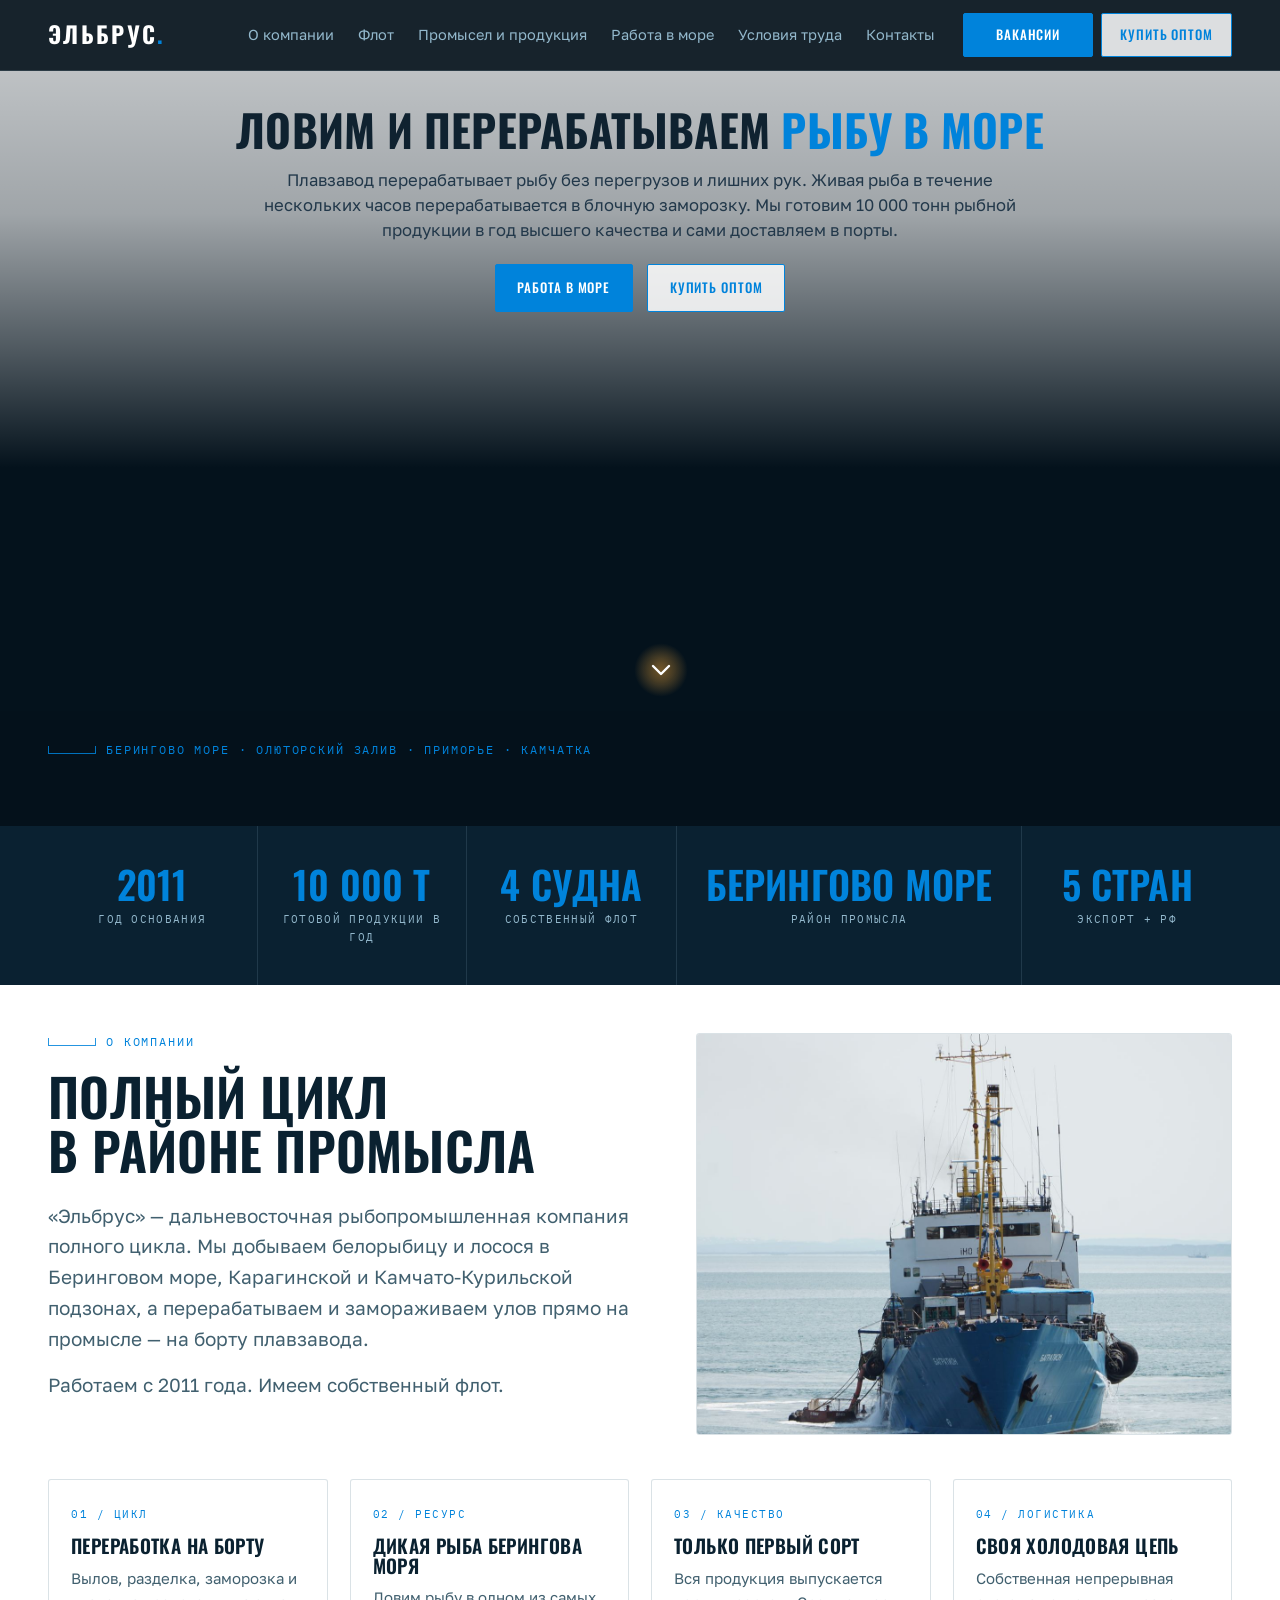
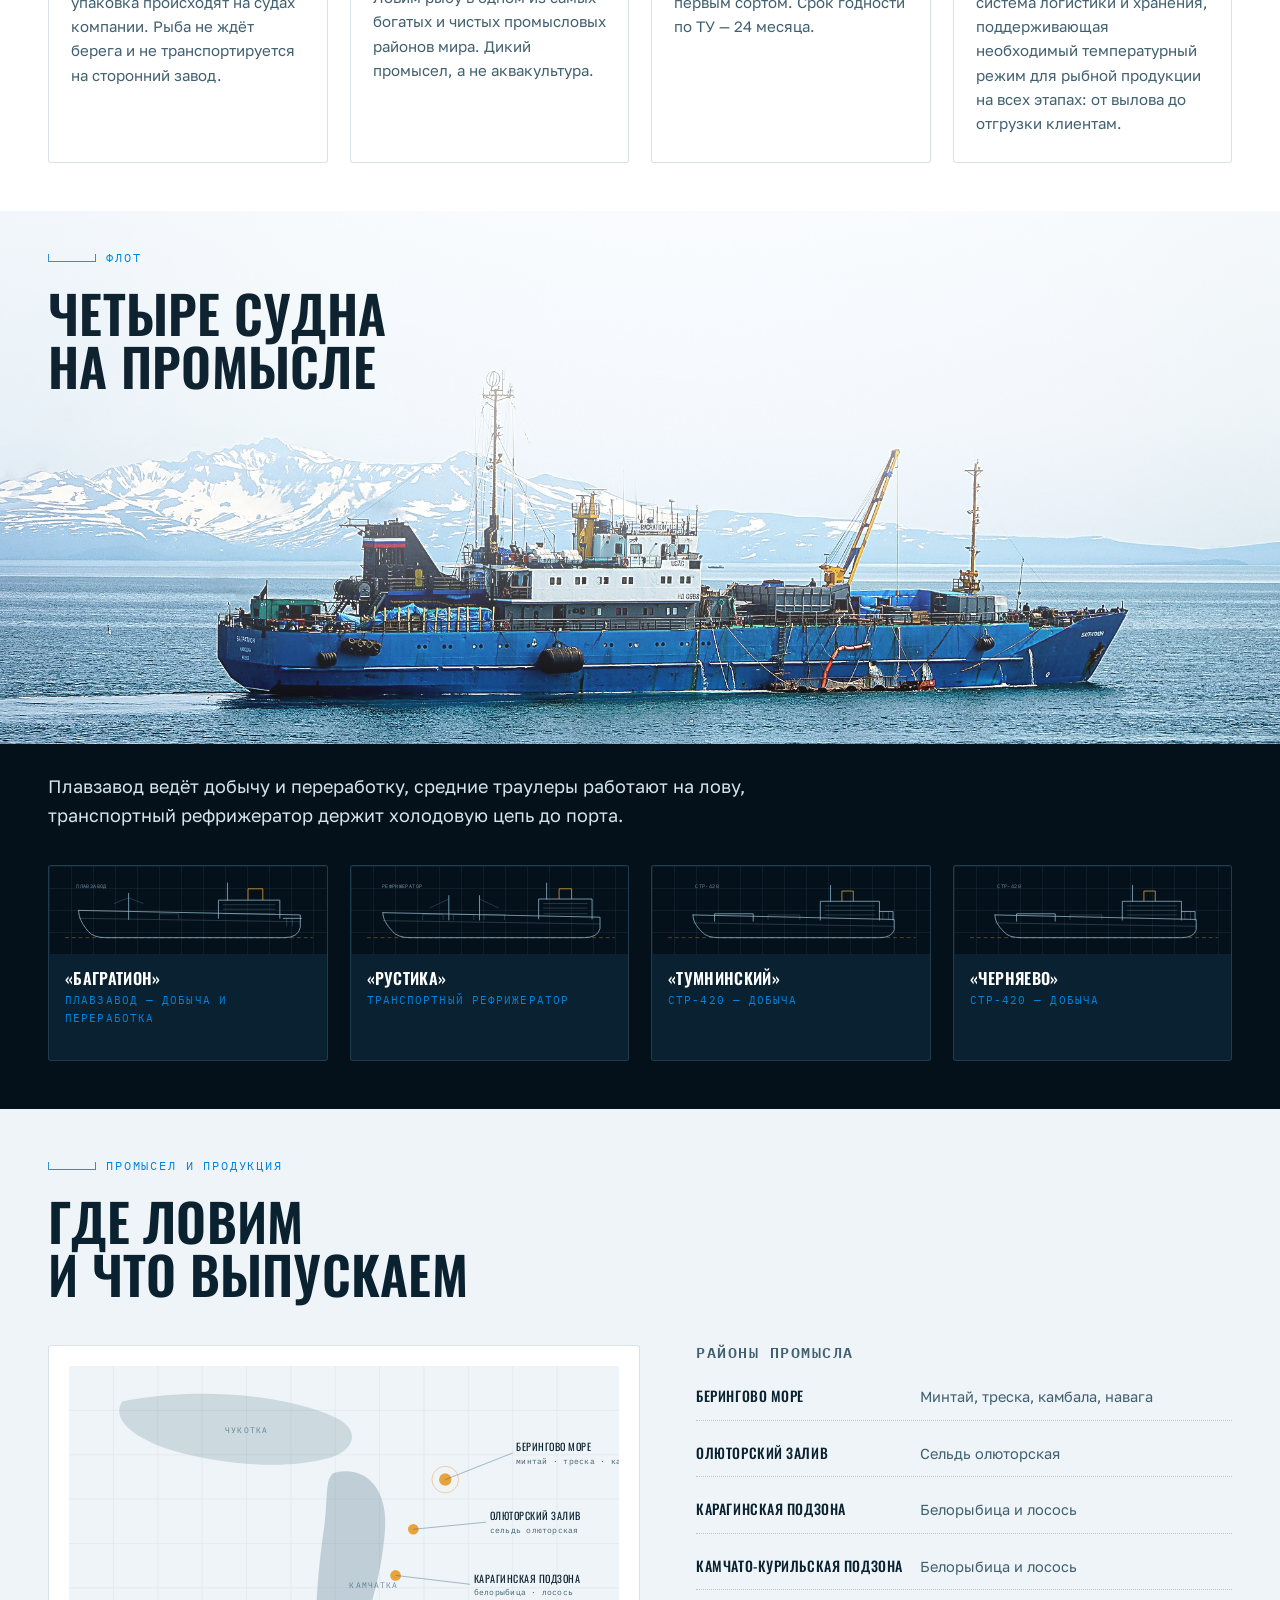
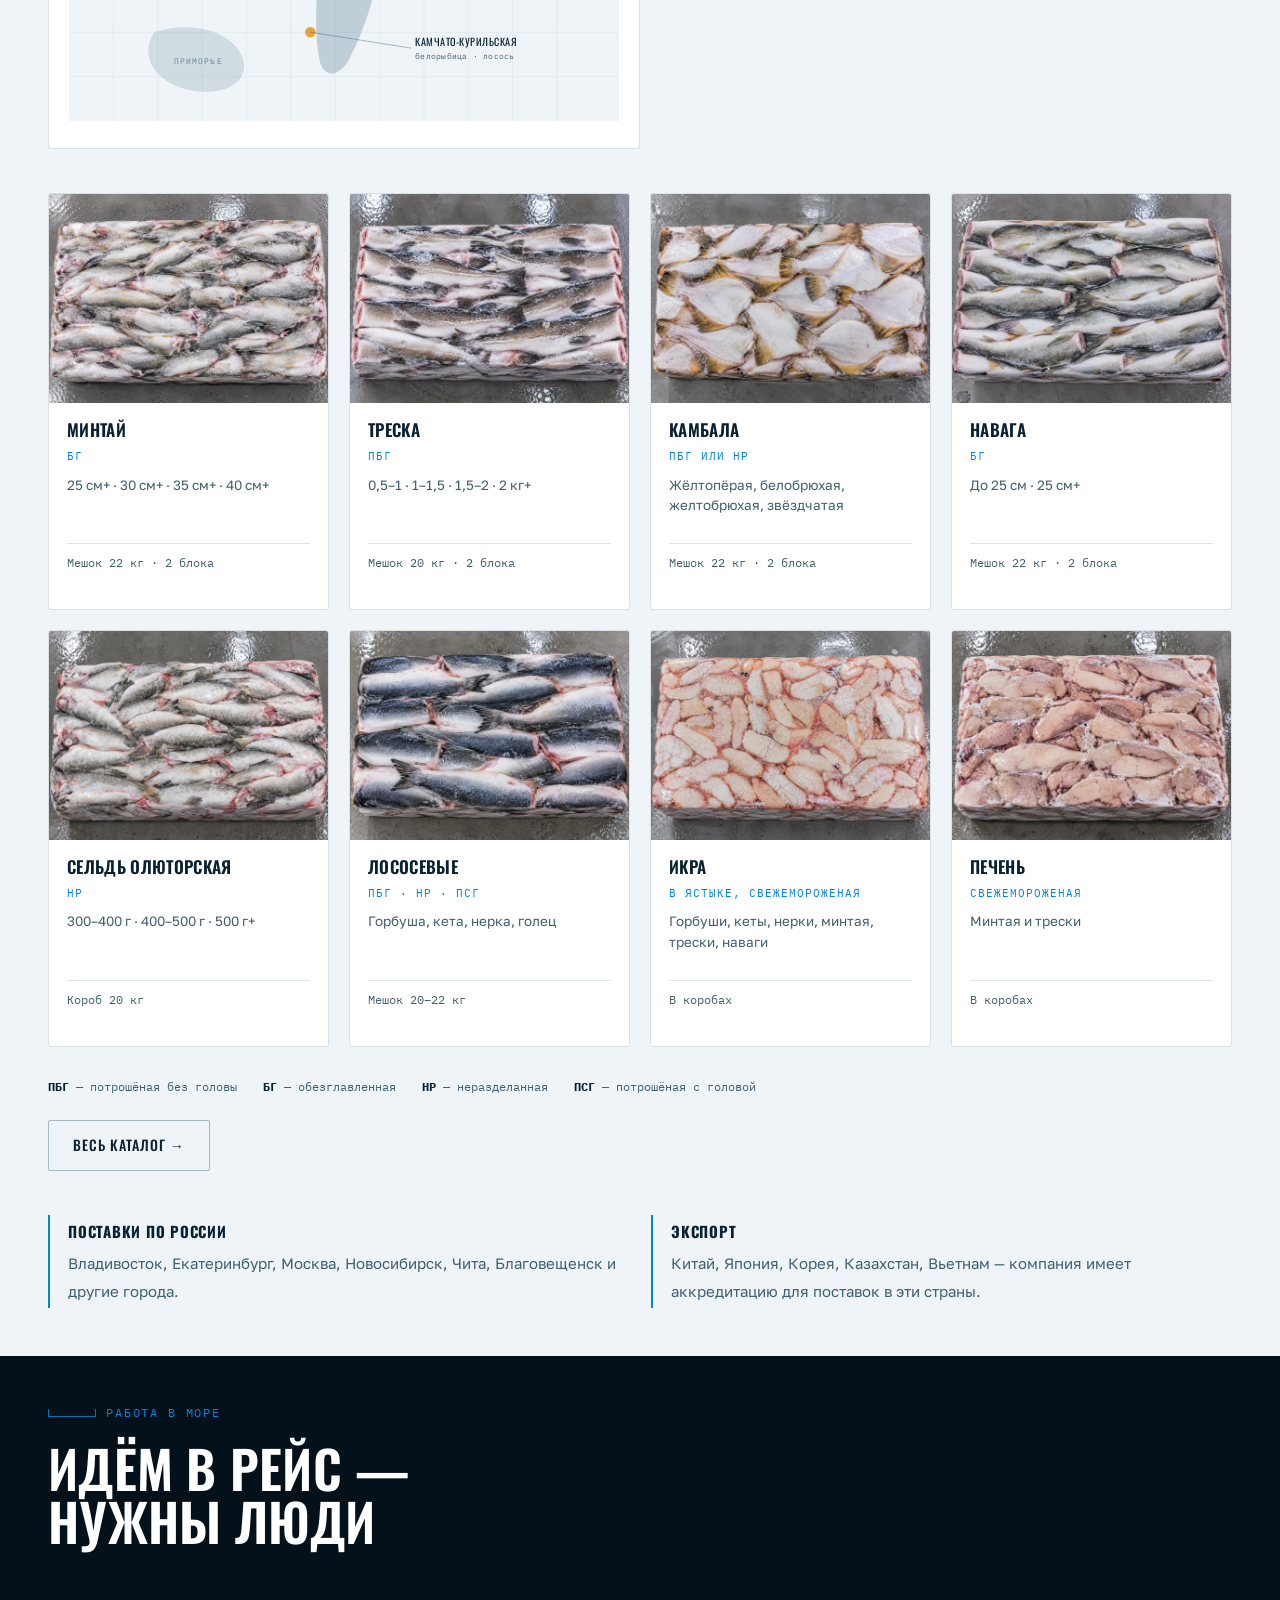
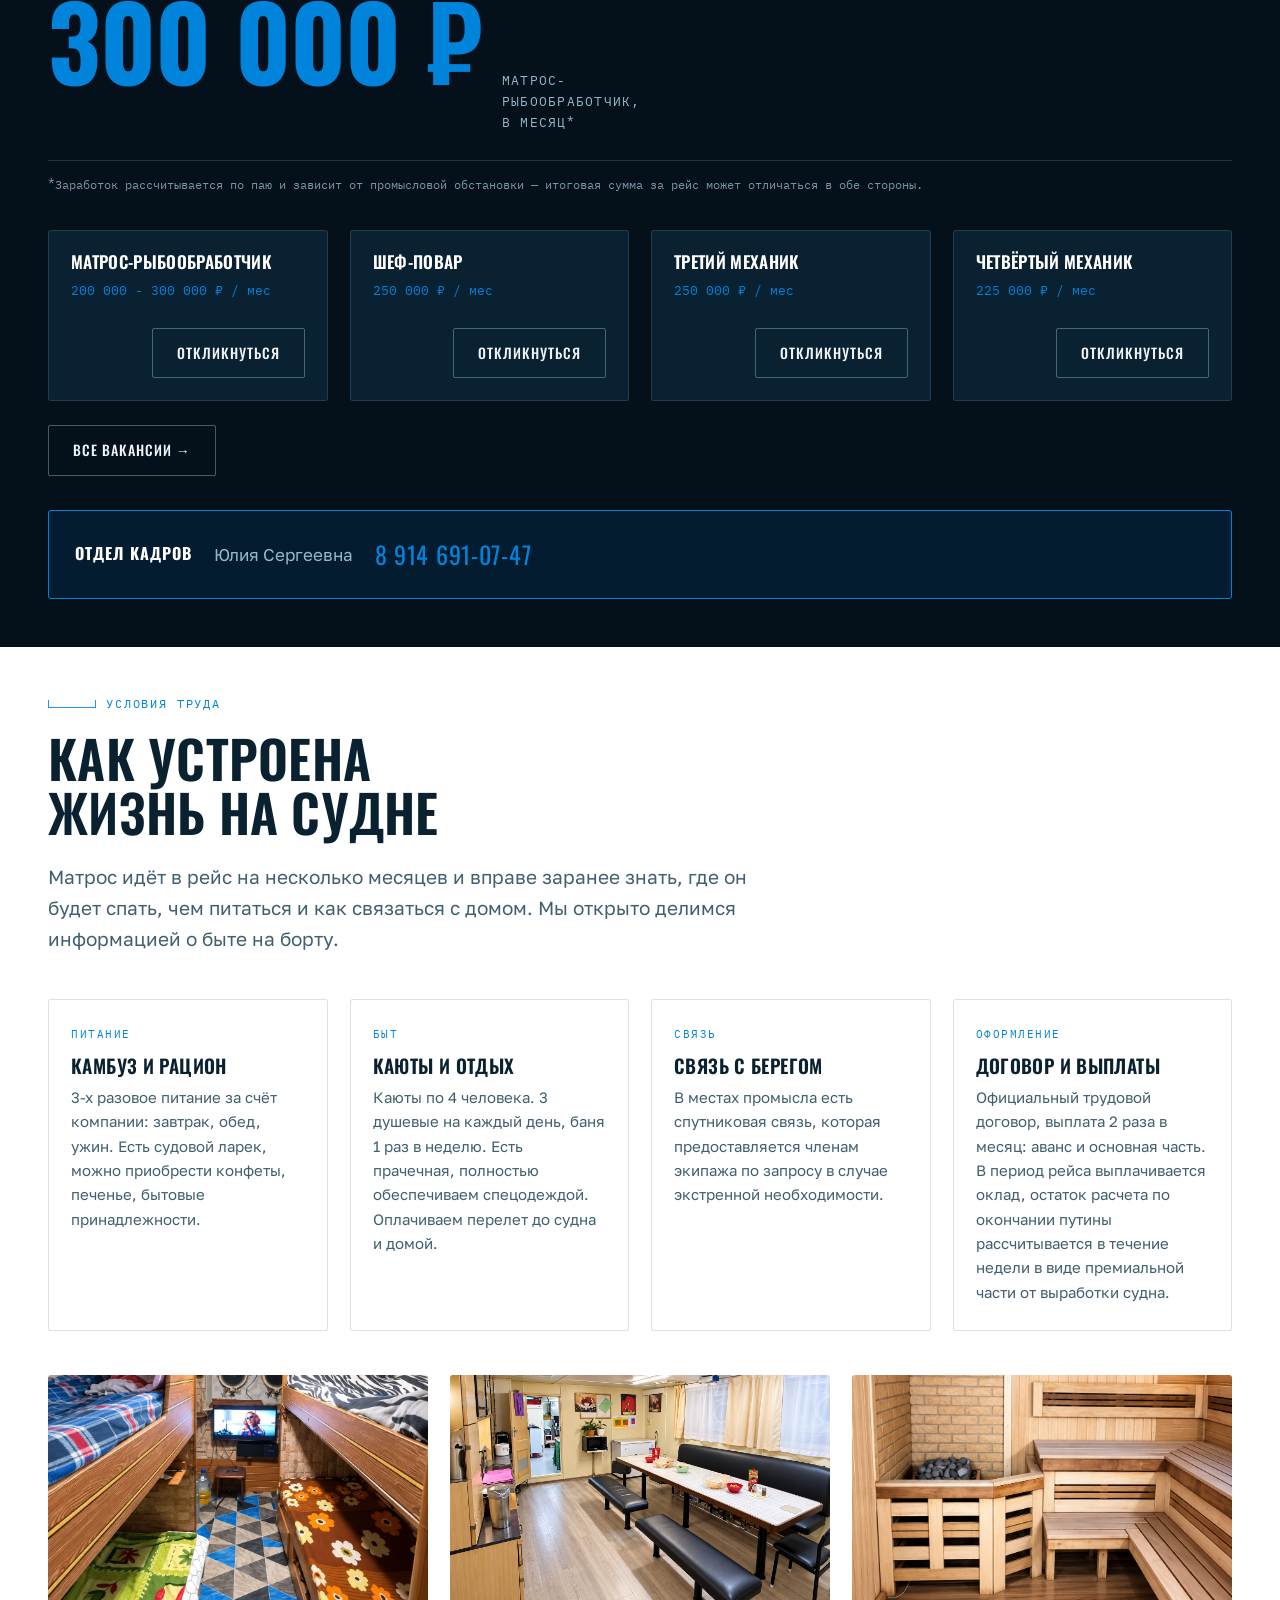
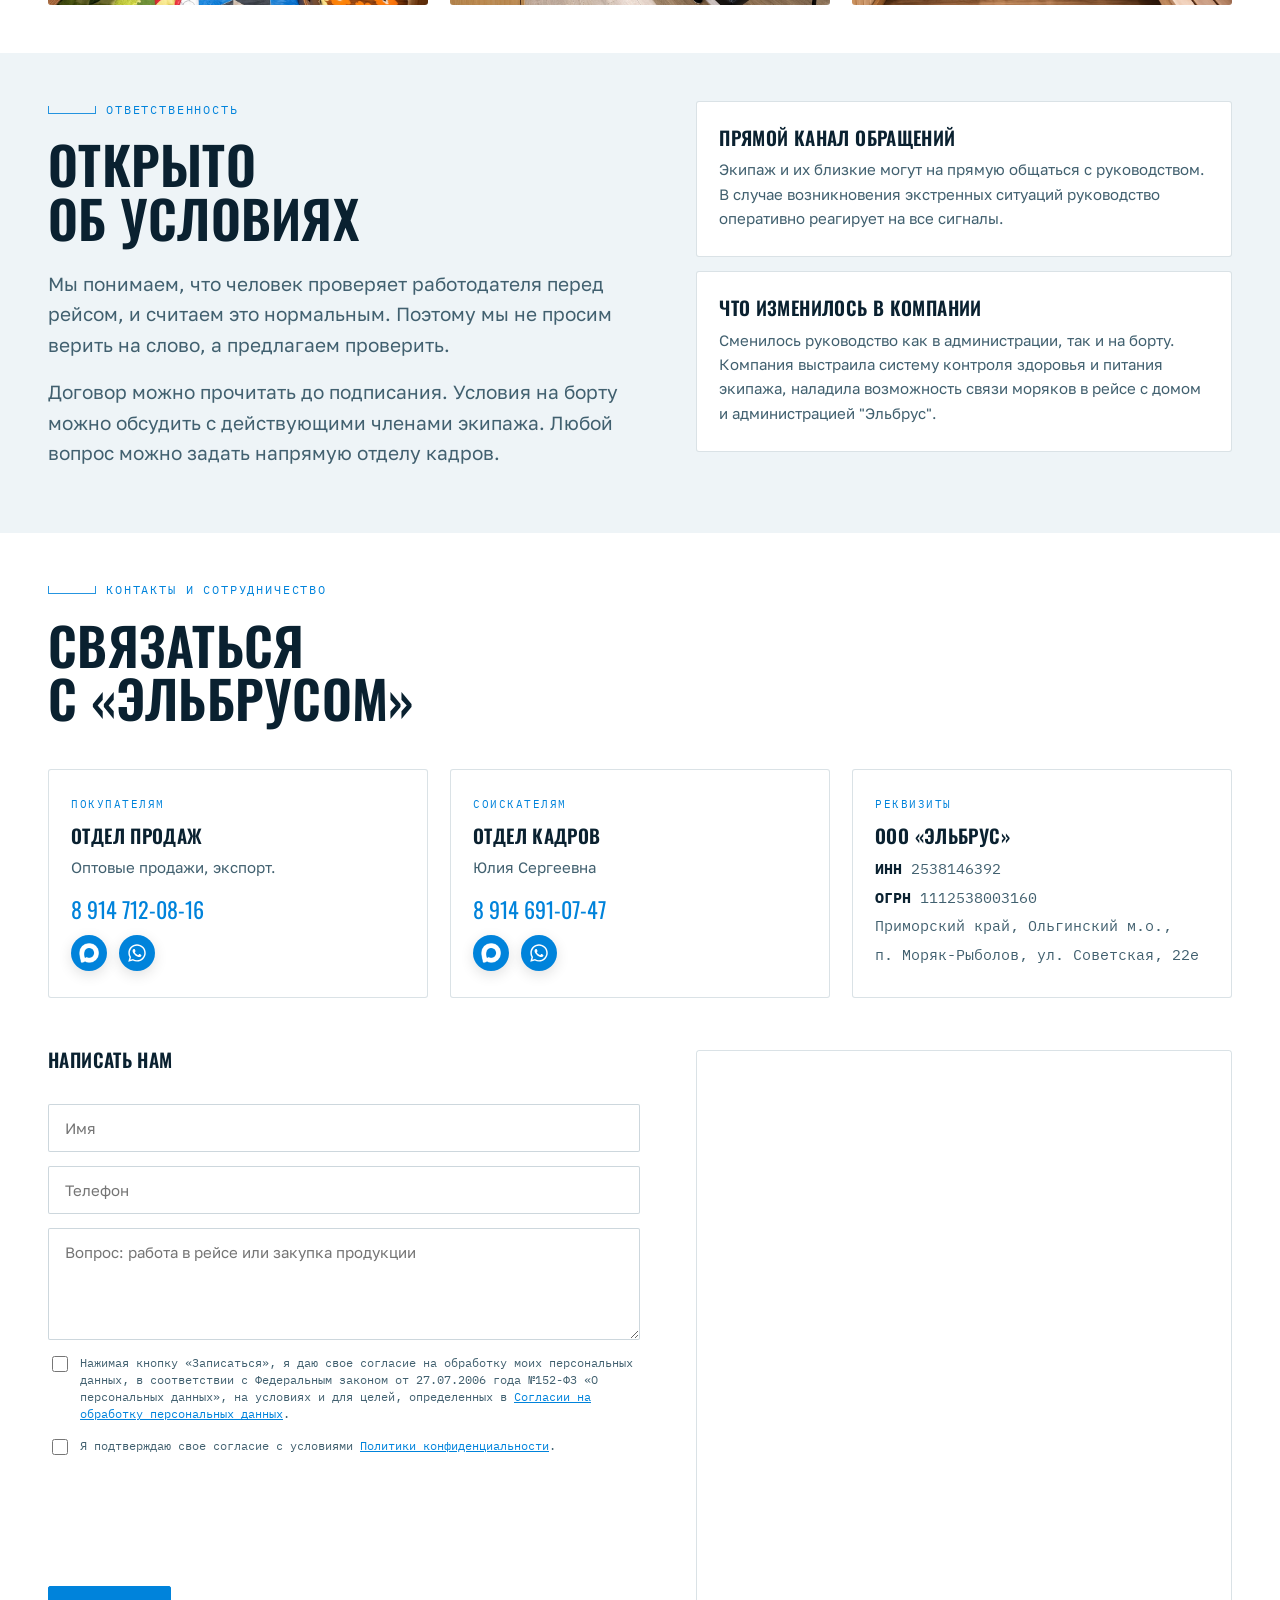
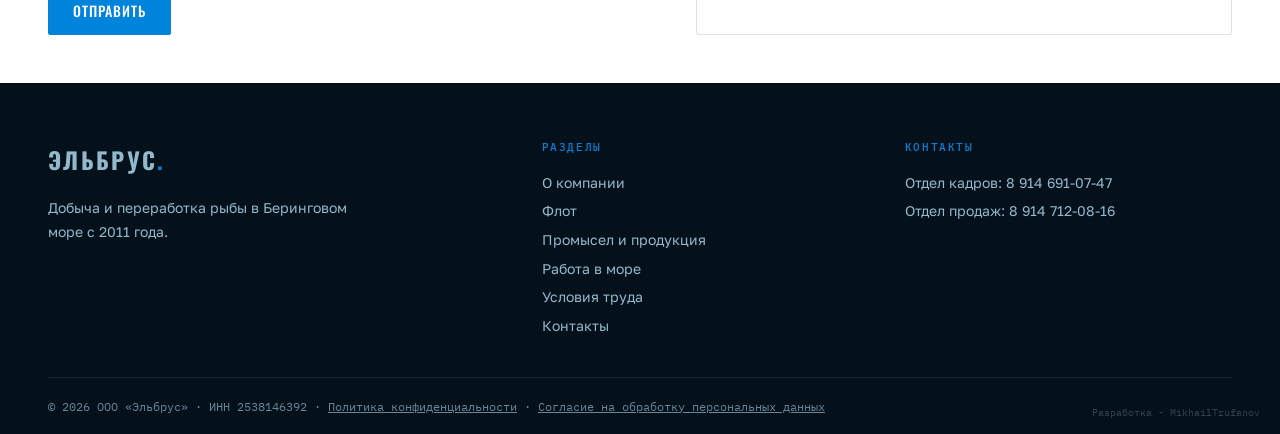
==== commit 29f86e95: "Обновить HTML-файлы" ====
--- a/index.html
+++ b/index.html
@@ -1610,6 +1610,7 @@
       }
     }
   </style>
+  <script src="https://smartcaptcha.yandexcloud.net/captcha.js" defer></script>
 </head>
 
 <body>
@@ -2175,24 +2176,26 @@
       </div>
 
       <div class="two rv" style="margin-top:52px">
-        <form class="form"
-          onsubmit="event.preventDefault();this.reset();alert('Форма демонстрационная — на боевом сайте заявка уйдёт в компанию.')">
+        <form id="contact-form" class="form">
           <h3 style="margin-bottom:6px">Написать нам</h3>
-          <input type="text" placeholder="Имя" required>
-          <input type="tel" placeholder="Телефон" required>
-          <textarea placeholder="Вопрос: работа в рейсе или закупка продукции"></textarea>
+          <div id="contact-form-result" class="result"></div>
+          <input type="text" name="name" placeholder="Имя" required>
+          <input type="tel" name="phone" placeholder="Телефон" required>
+          <textarea name="comment" placeholder="Вопрос: работа в рейсе или закупка продукции"></textarea>
           <label class="consent">
-            <input type="checkbox" required>
+            <input type="checkbox" name="agree-personal-data" value="1" required>
             <span>Нажимая кнопку «Записаться», я даю свое согласие на обработку моих персональных данных, в
               соответствии с Федеральным законом от 27.07.2006 года №152-ФЗ «О персональных данных», на условиях и
               для целей, определенных в <a href="#personal-data-consent">Согласии на обработку персональных
                 данных</a>.</span>
           </label>
           <label class="consent">
-            <input type="checkbox" required>
+            <input type="checkbox" name="agree-privacy-policy" value="1" required>
             <span>Я подтверждаю свое согласие с условиями <a href="#privacy-policy">Политики
                 конфиденциальности</a>.</span>
           </label>
+          <div style="height: 100px" id="contact-captcha-container" class="smart-captcha"
+            data-sitekey="ysc1_xzbKjWpqDgeh2Xk5wItHhAvWceT098jtYH0waQwld44b038b"></div>
           <button type="submit" class="btn btn-amber" style="justify-self:start">Отправить</button>
         </form>
         <div class="map-embed" style="min-height:300px;align-self:stretch">
@@ -2307,6 +2310,37 @@
       else if (mq.addListener) { mq.addListener(onDesktop); }
     })();
   </script>
+  <script>
+    document.getElementById('contact-captcha-container').dataset.sitekey =
+      'ysc1_xzbKjWpqDgeh2Xk5wItHhAvWceT098jtYH0waQwld44b038b';
+
+    const contactForm = document.getElementById('contact-form');
+    if (contactForm) {
+      contactForm.addEventListener('submit', async function (event) {
+        event.preventDefault();
+
+        const form = this;
+        const resultBlock = document.getElementById('contact-form-result');
+        resultBlock.textContent = 'Отправка...';
+
+        try {
+          const response = await fetch('Ruslan_script/handler.php', {
+            method: 'POST',
+            body: new FormData(form)
+          });
+          const result = await response.json();
+          resultBlock.textContent = result.success
+            ? 'Сообщение успешно отправлено'
+            : 'Ошибка отправки сообщения, проверьте обязательные поля';
+          if (result.success) form.reset();
+        } catch (error) {
+          resultBlock.textContent = 'Ошибка отправки сообщения, попробуйте еще раз';
+        }
+
+        if (window.smartCaptcha) window.smartCaptcha.reset();
+      });
+    }
+  </script>
 </body>
 
 </html>
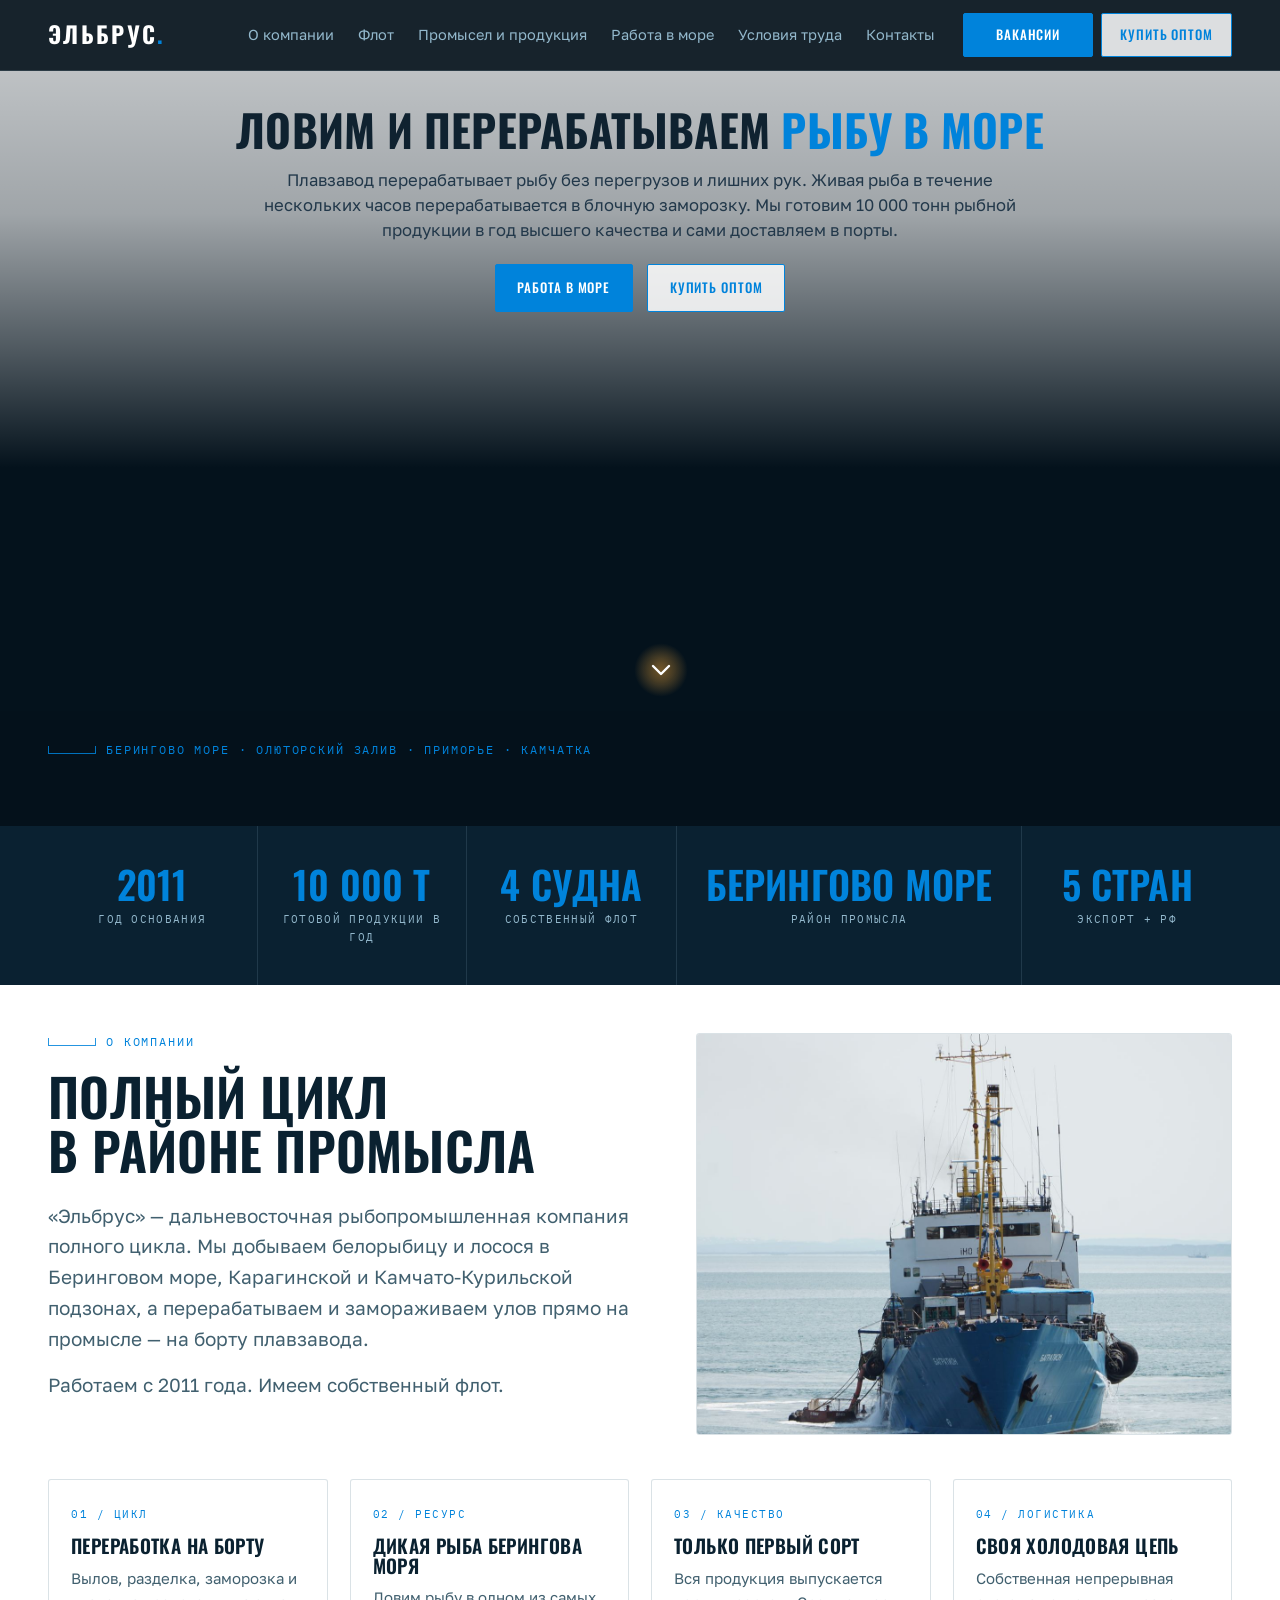
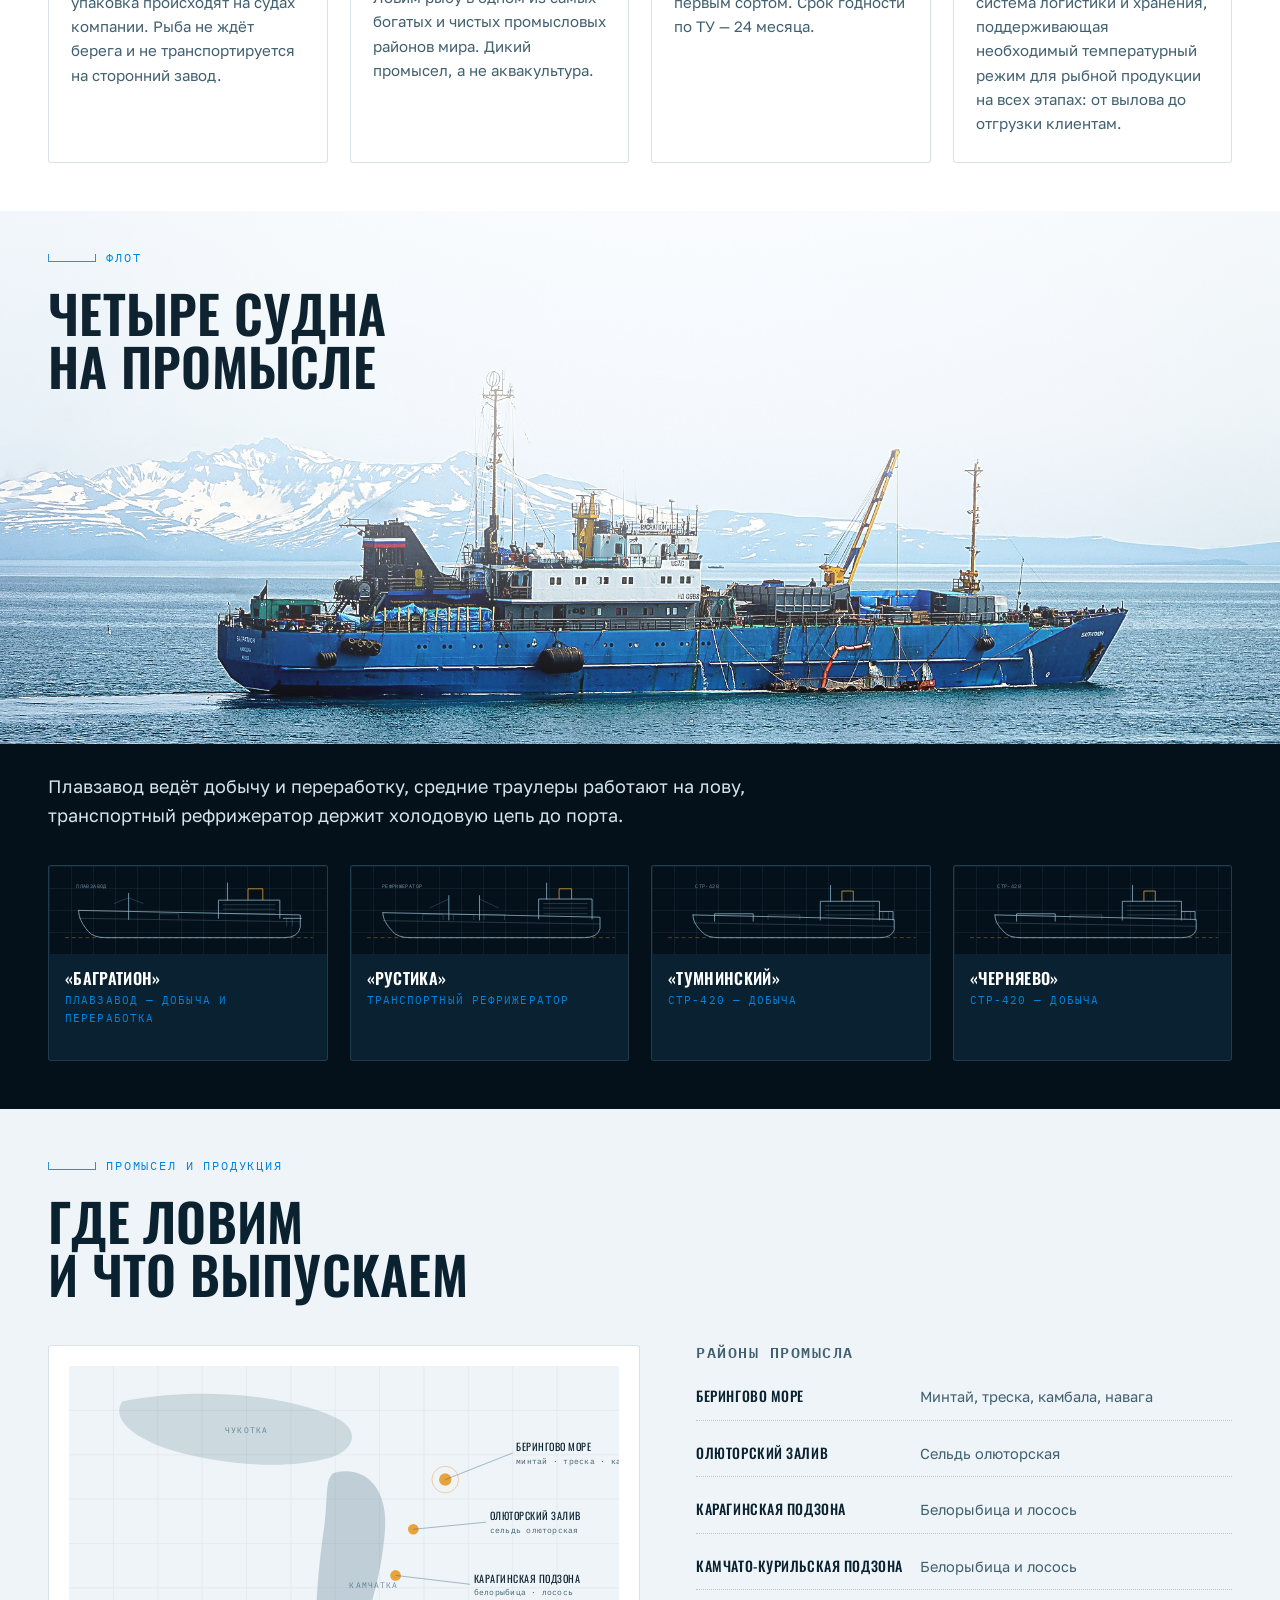
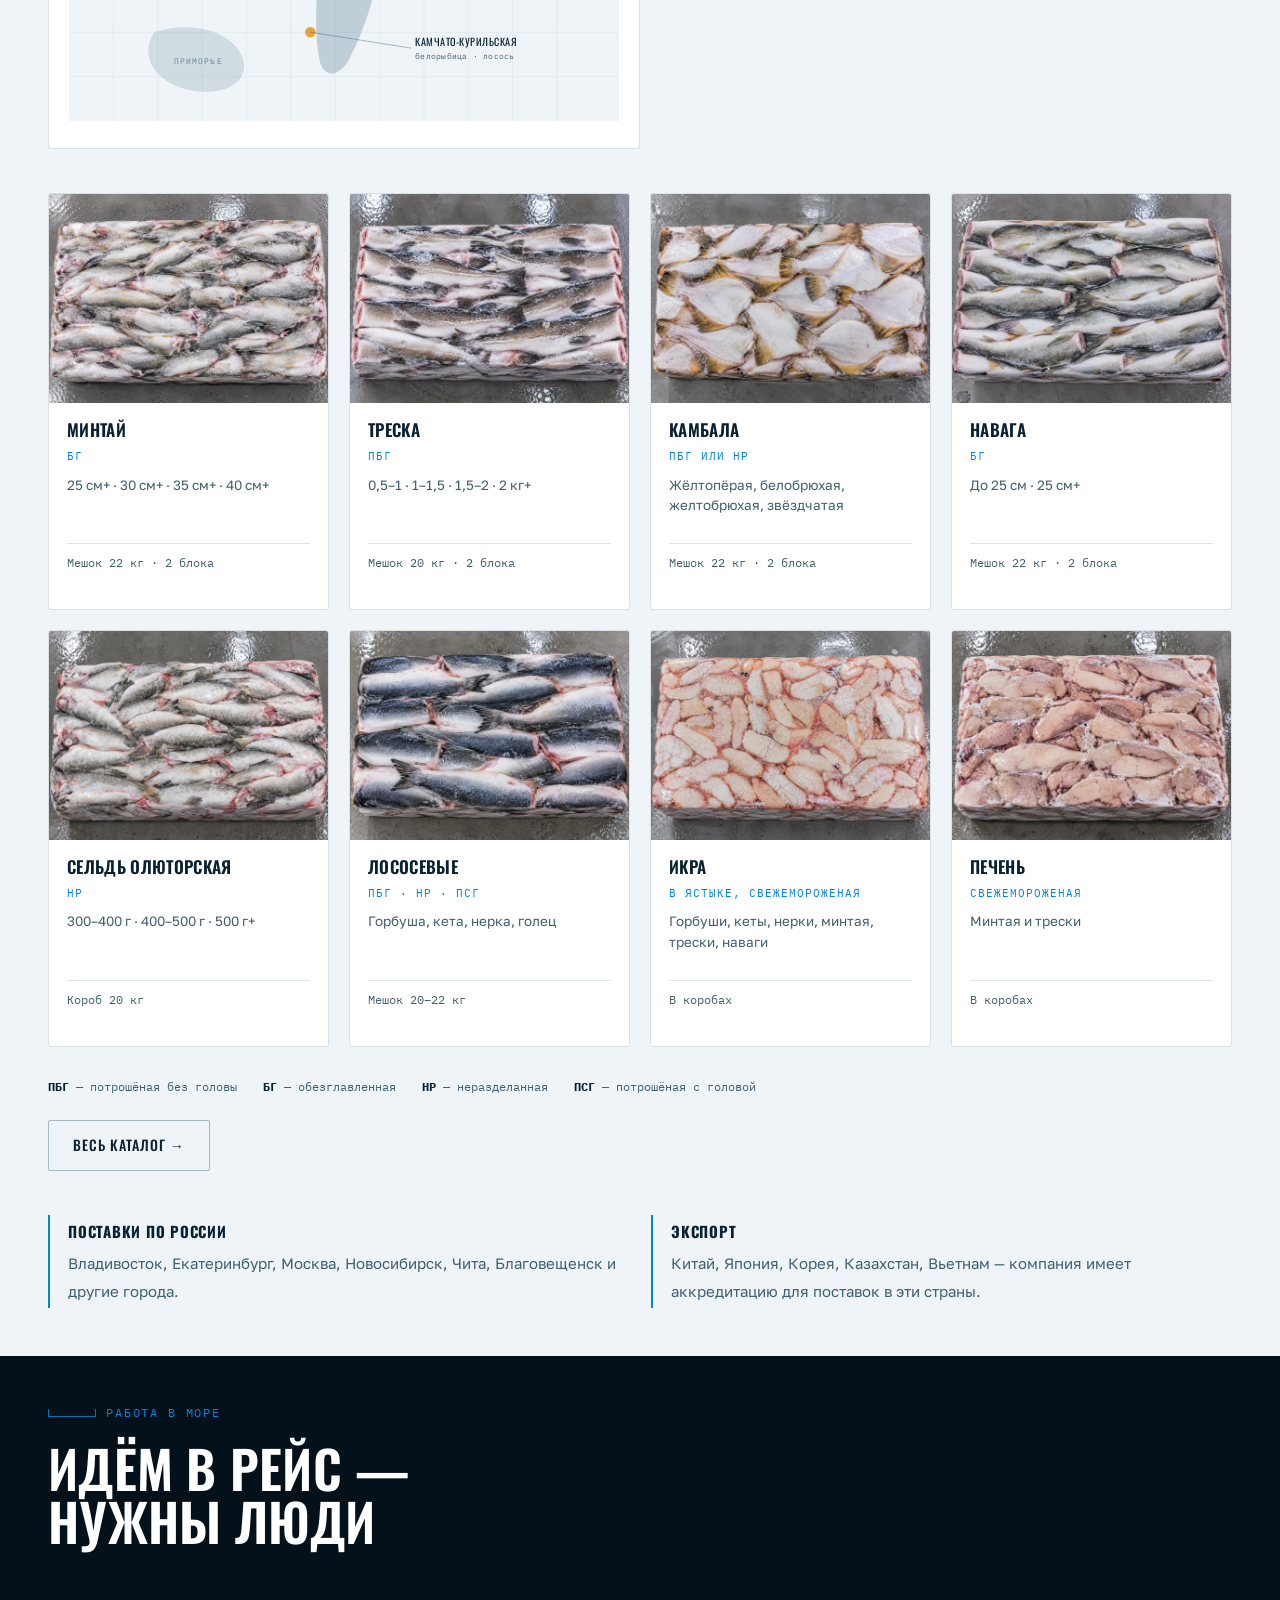
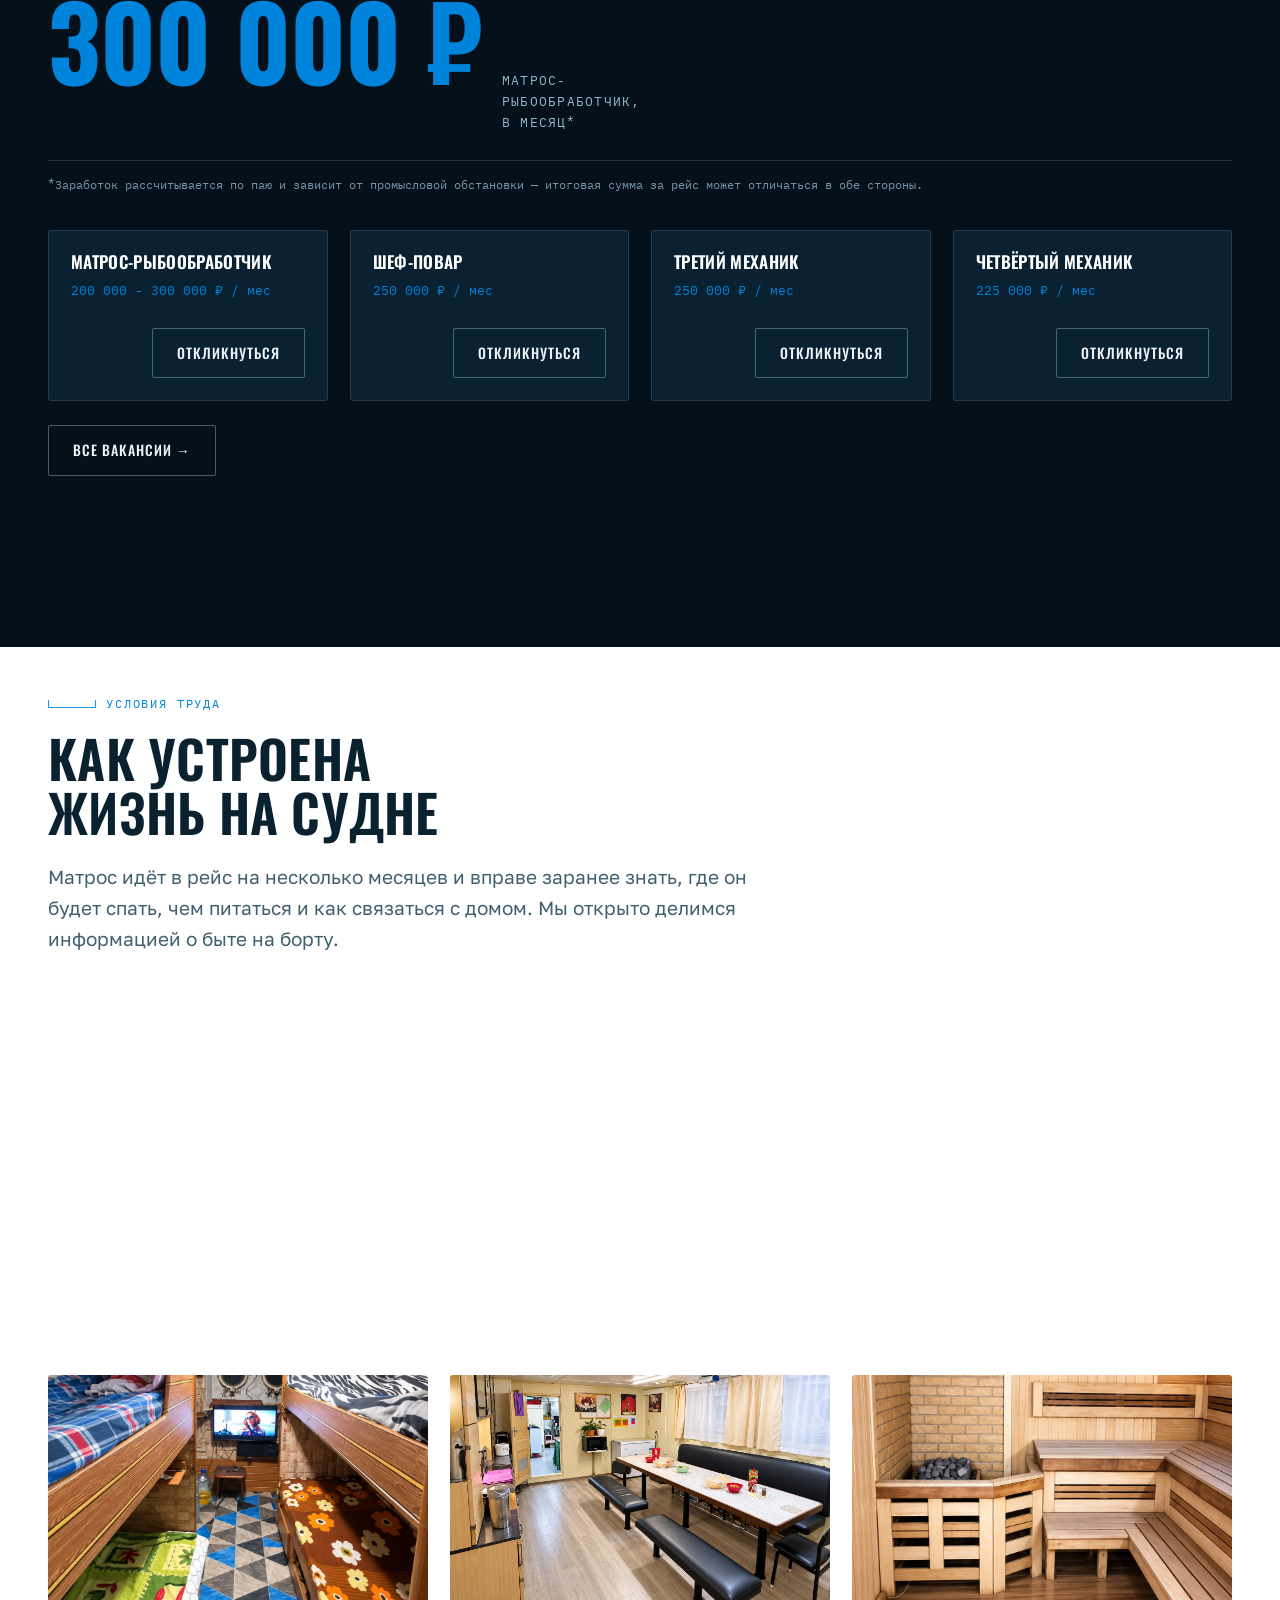
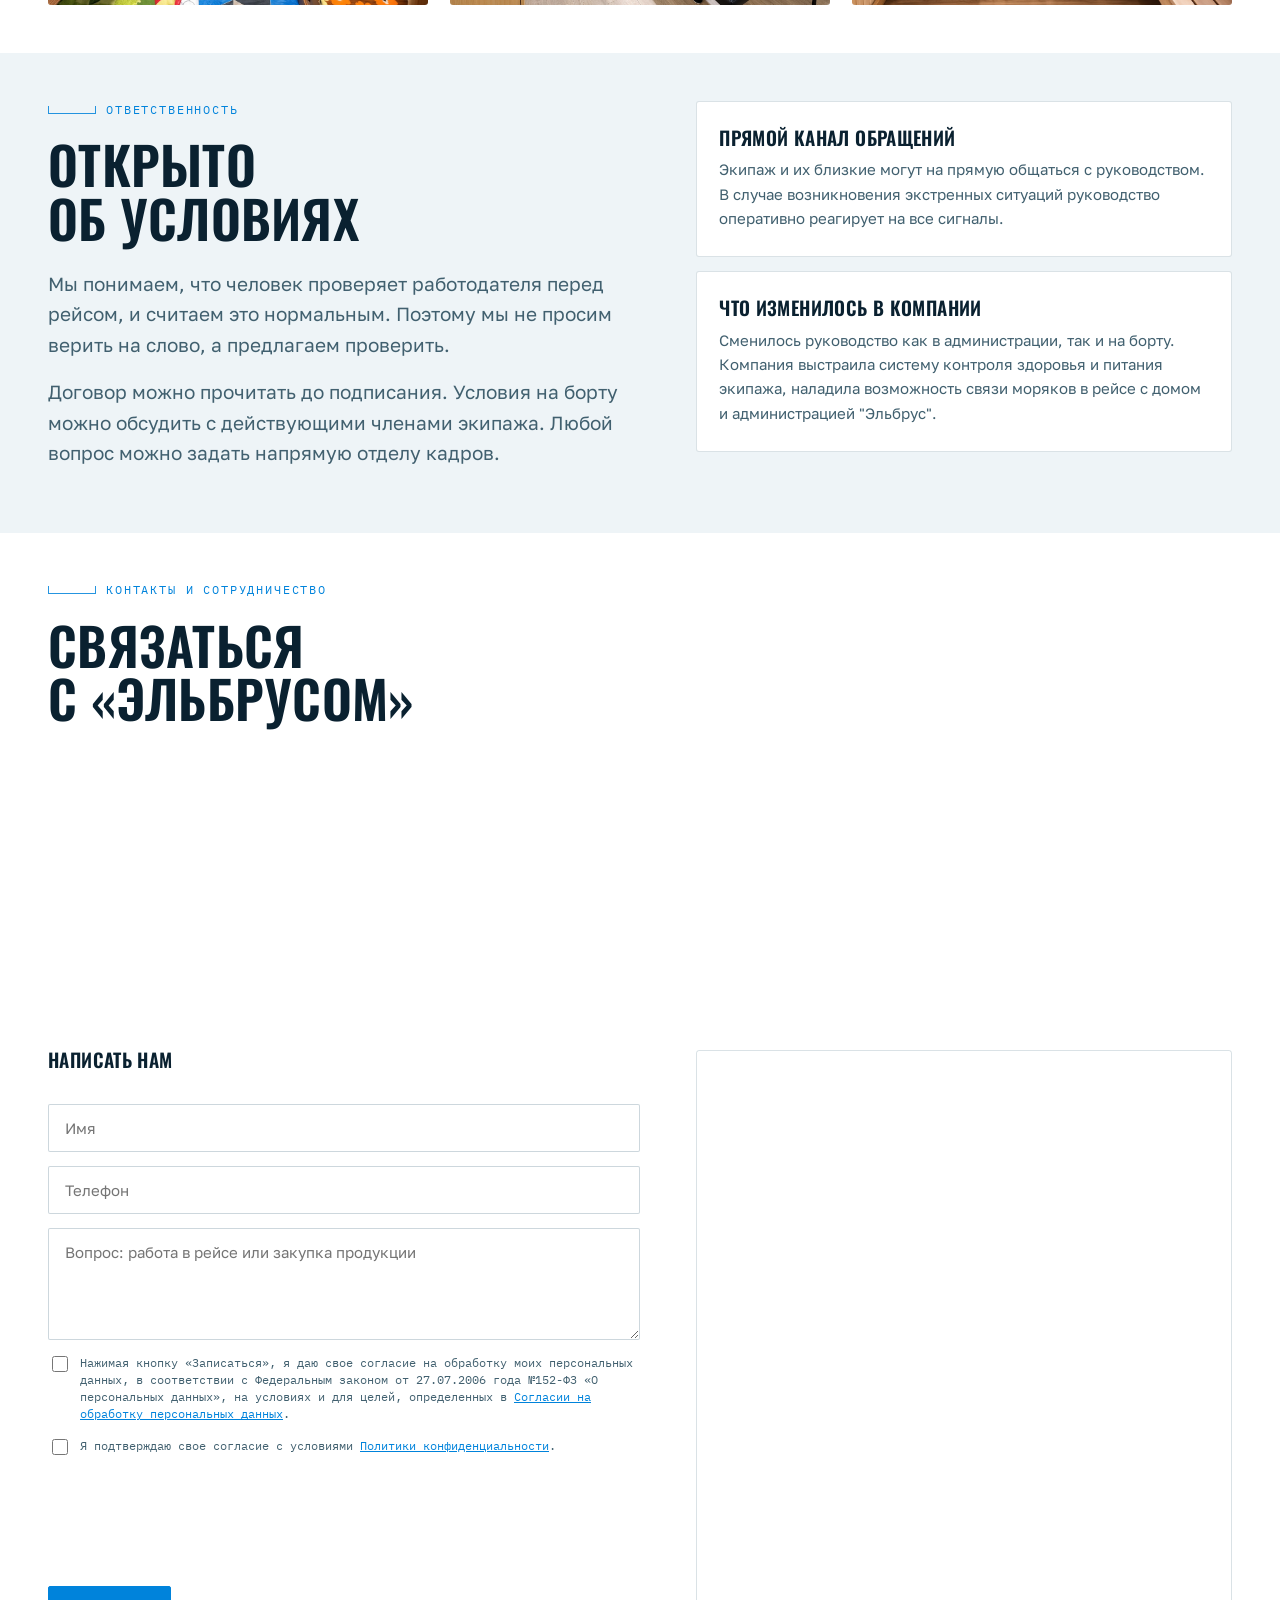
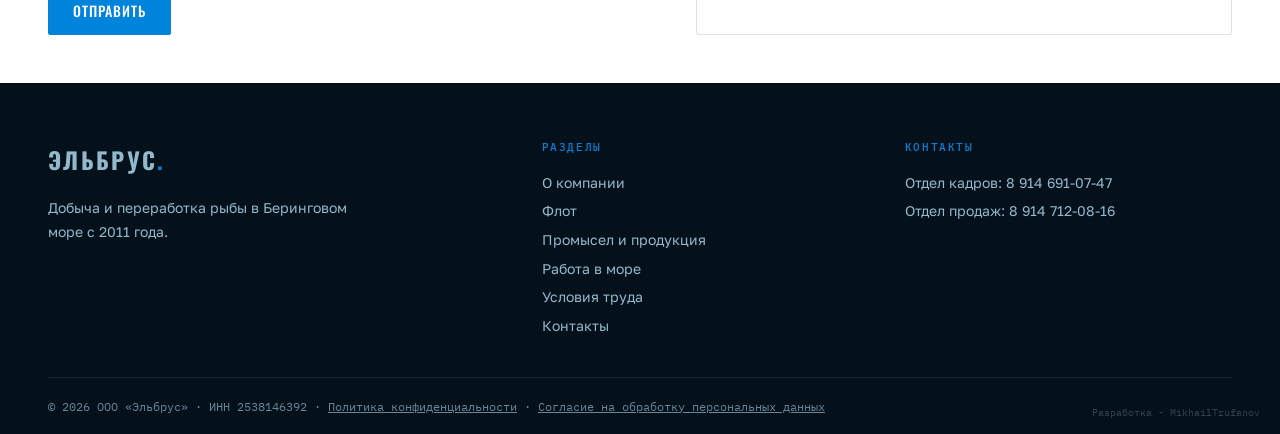
==== commit 93e23492: "Показывать точную ошибку отправки формы" ====
--- a/index.html
+++ b/index.html
@@ -2329,9 +2329,12 @@
             body: new FormData(form)
           });
           const result = await response.json();
+          const errorMessage = result.errors
+            ? Object.values(result.errors).join(' ')
+            : 'Ошибка отправки сообщения, попробуйте еще раз';
           resultBlock.textContent = result.success
             ? 'Сообщение успешно отправлено'
-            : 'Ошибка отправки сообщения, проверьте обязательные поля';
+            : errorMessage;
           if (result.success) form.reset();
         } catch (error) {
           resultBlock.textContent = 'Ошибка отправки сообщения, попробуйте еще раз';
@@ -2343,4 +2346,4 @@
   </script>
 </body>
 
-</html>+</html>
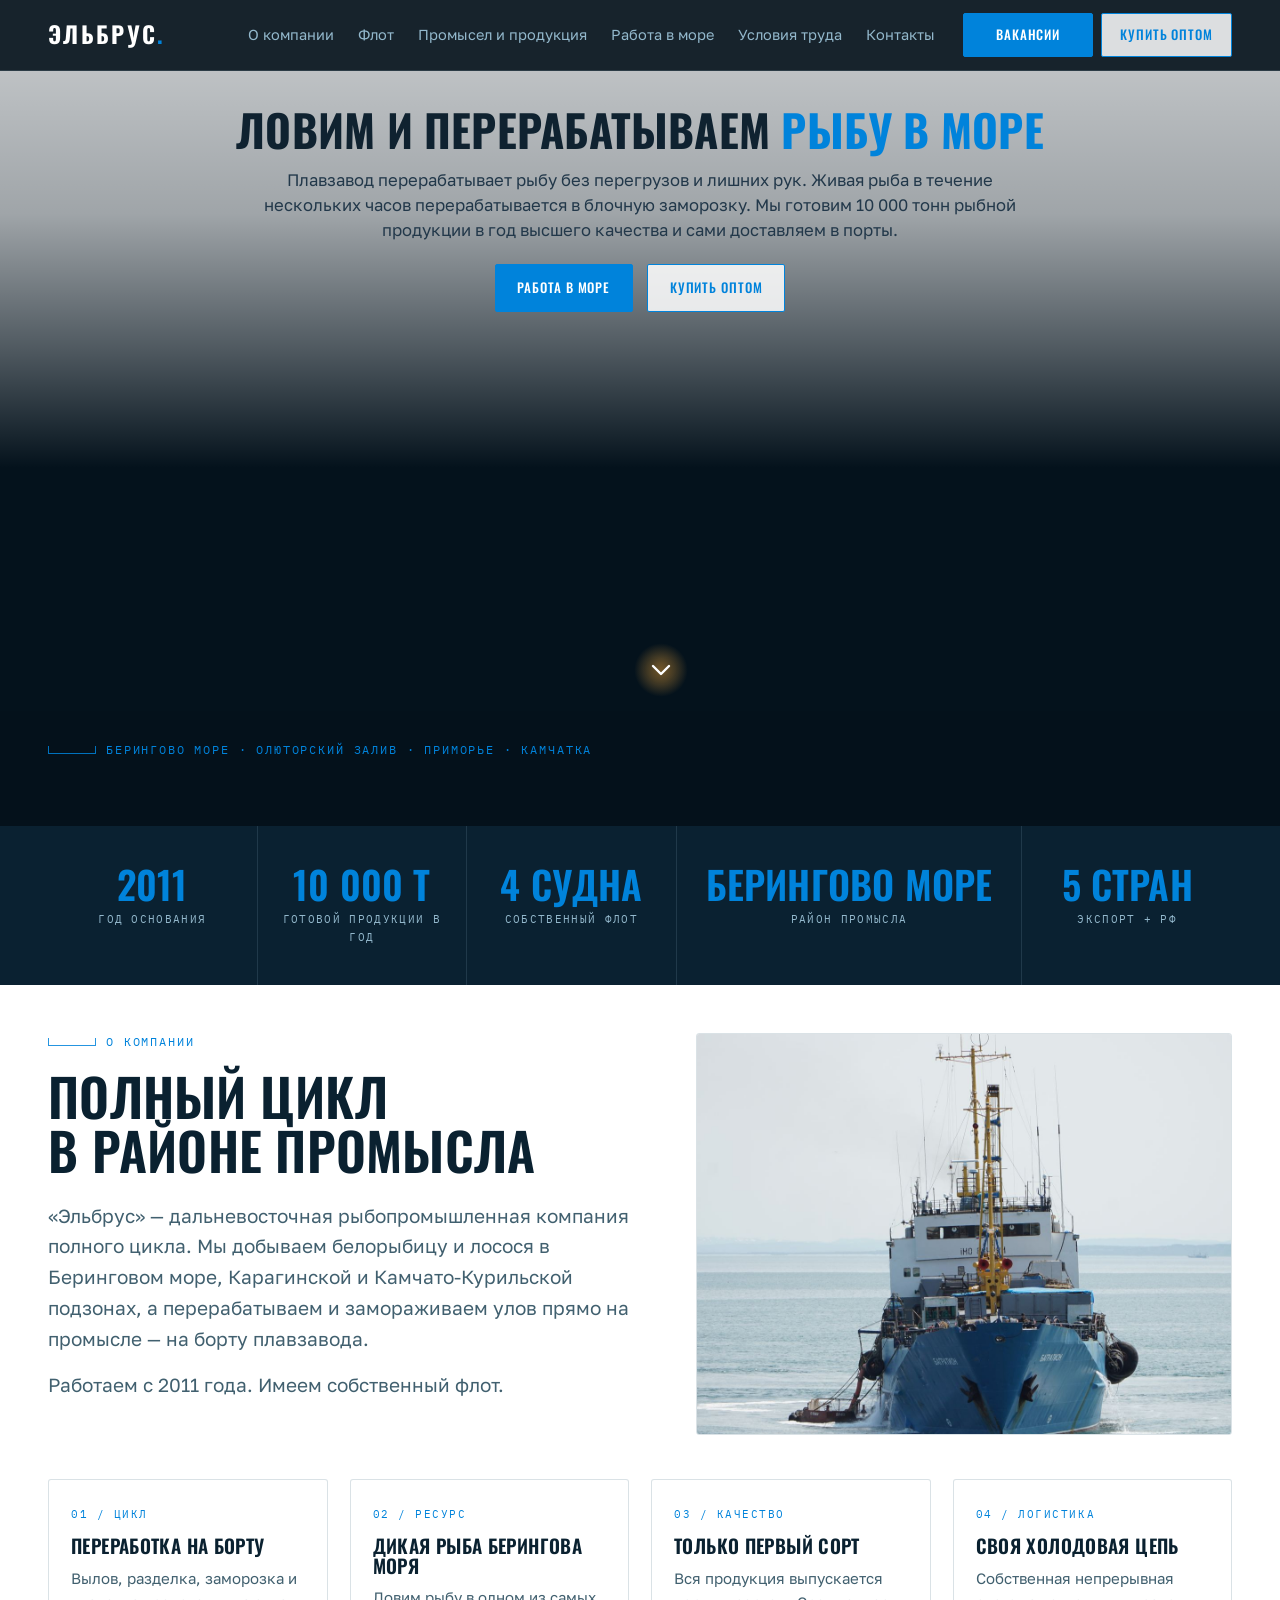
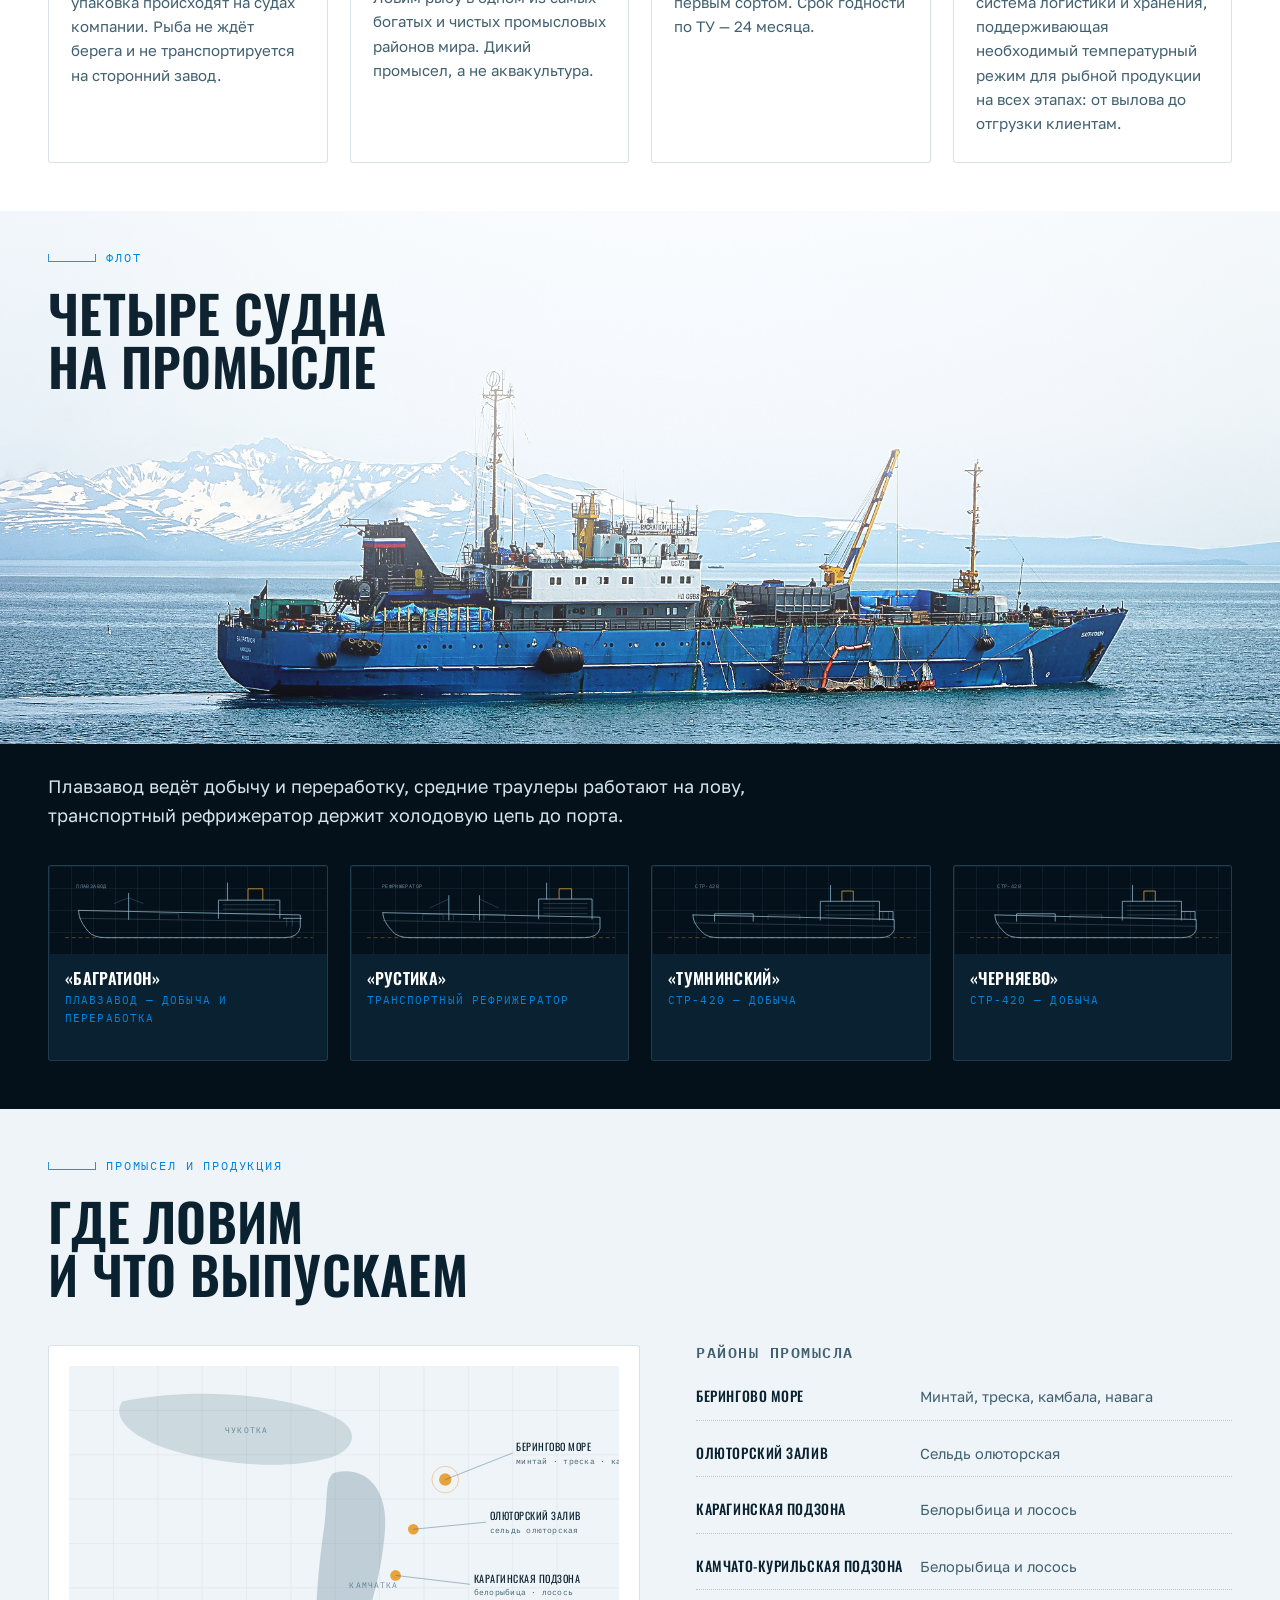
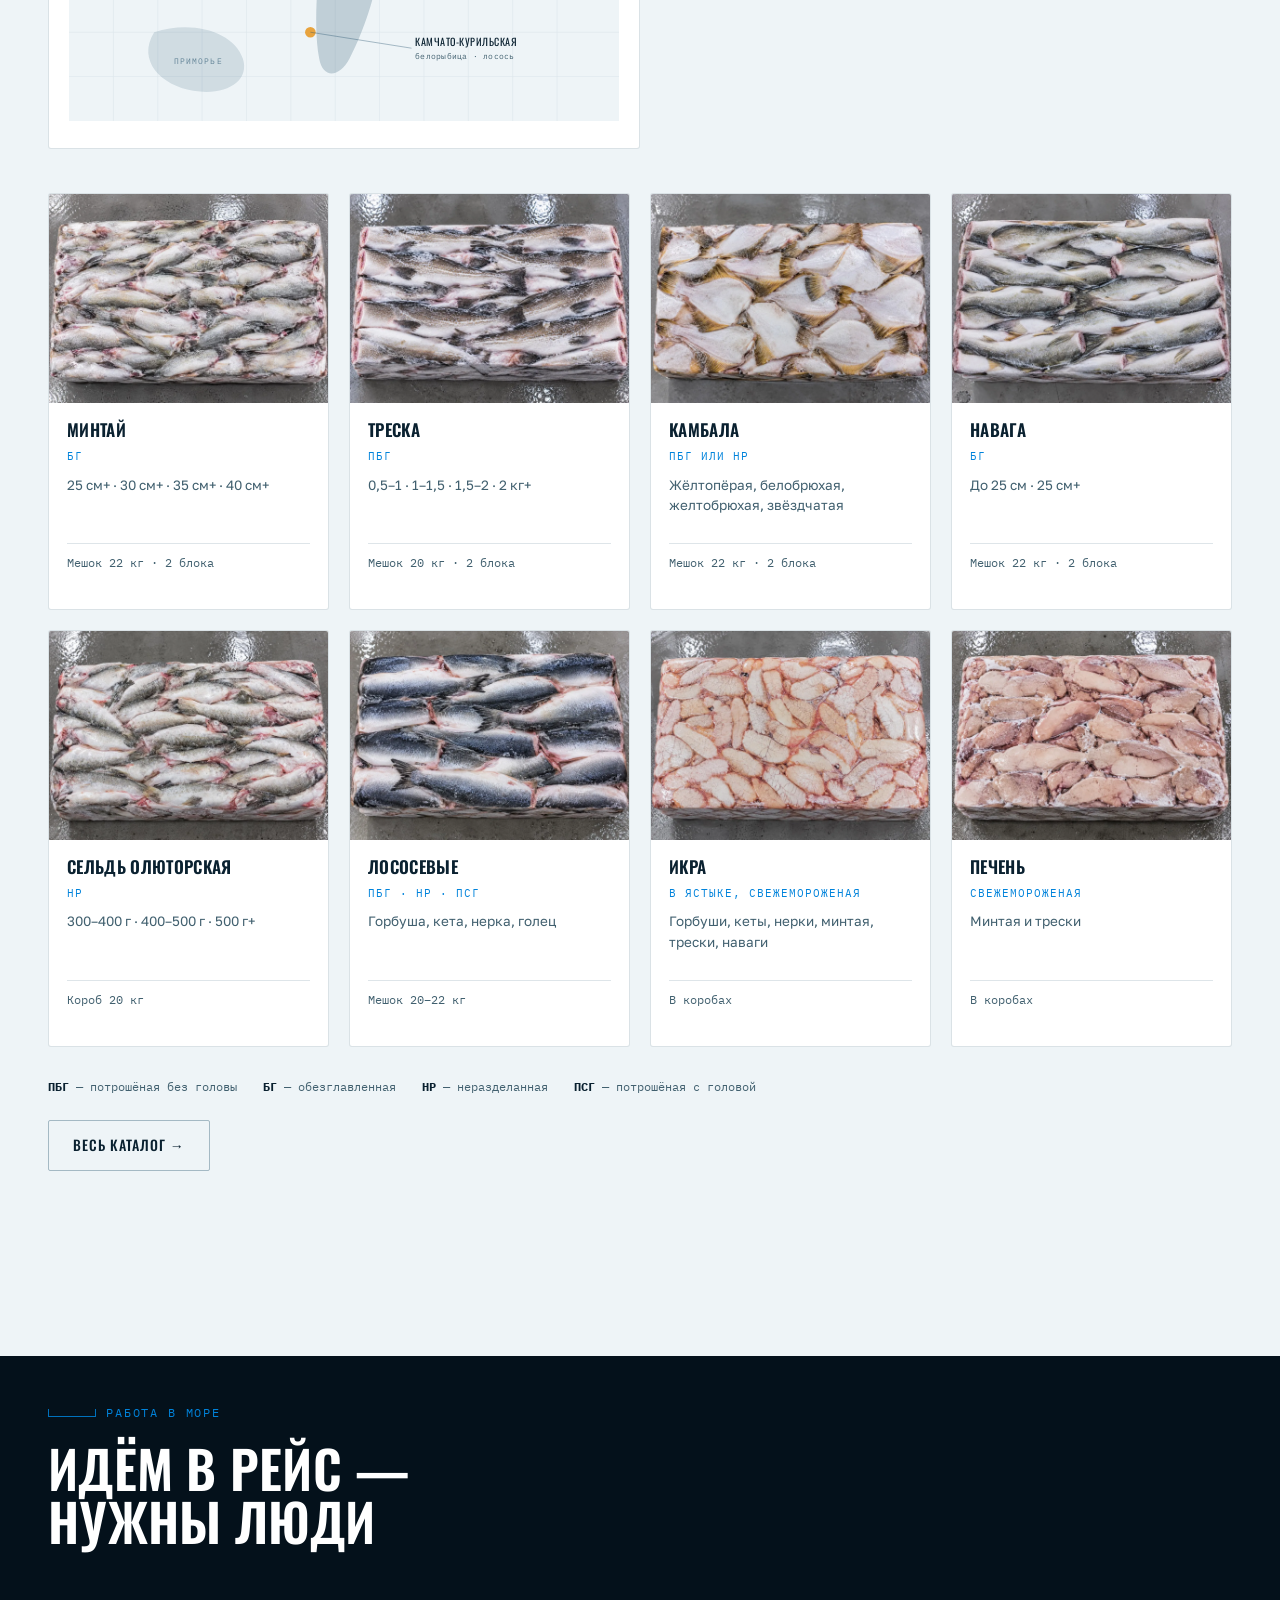
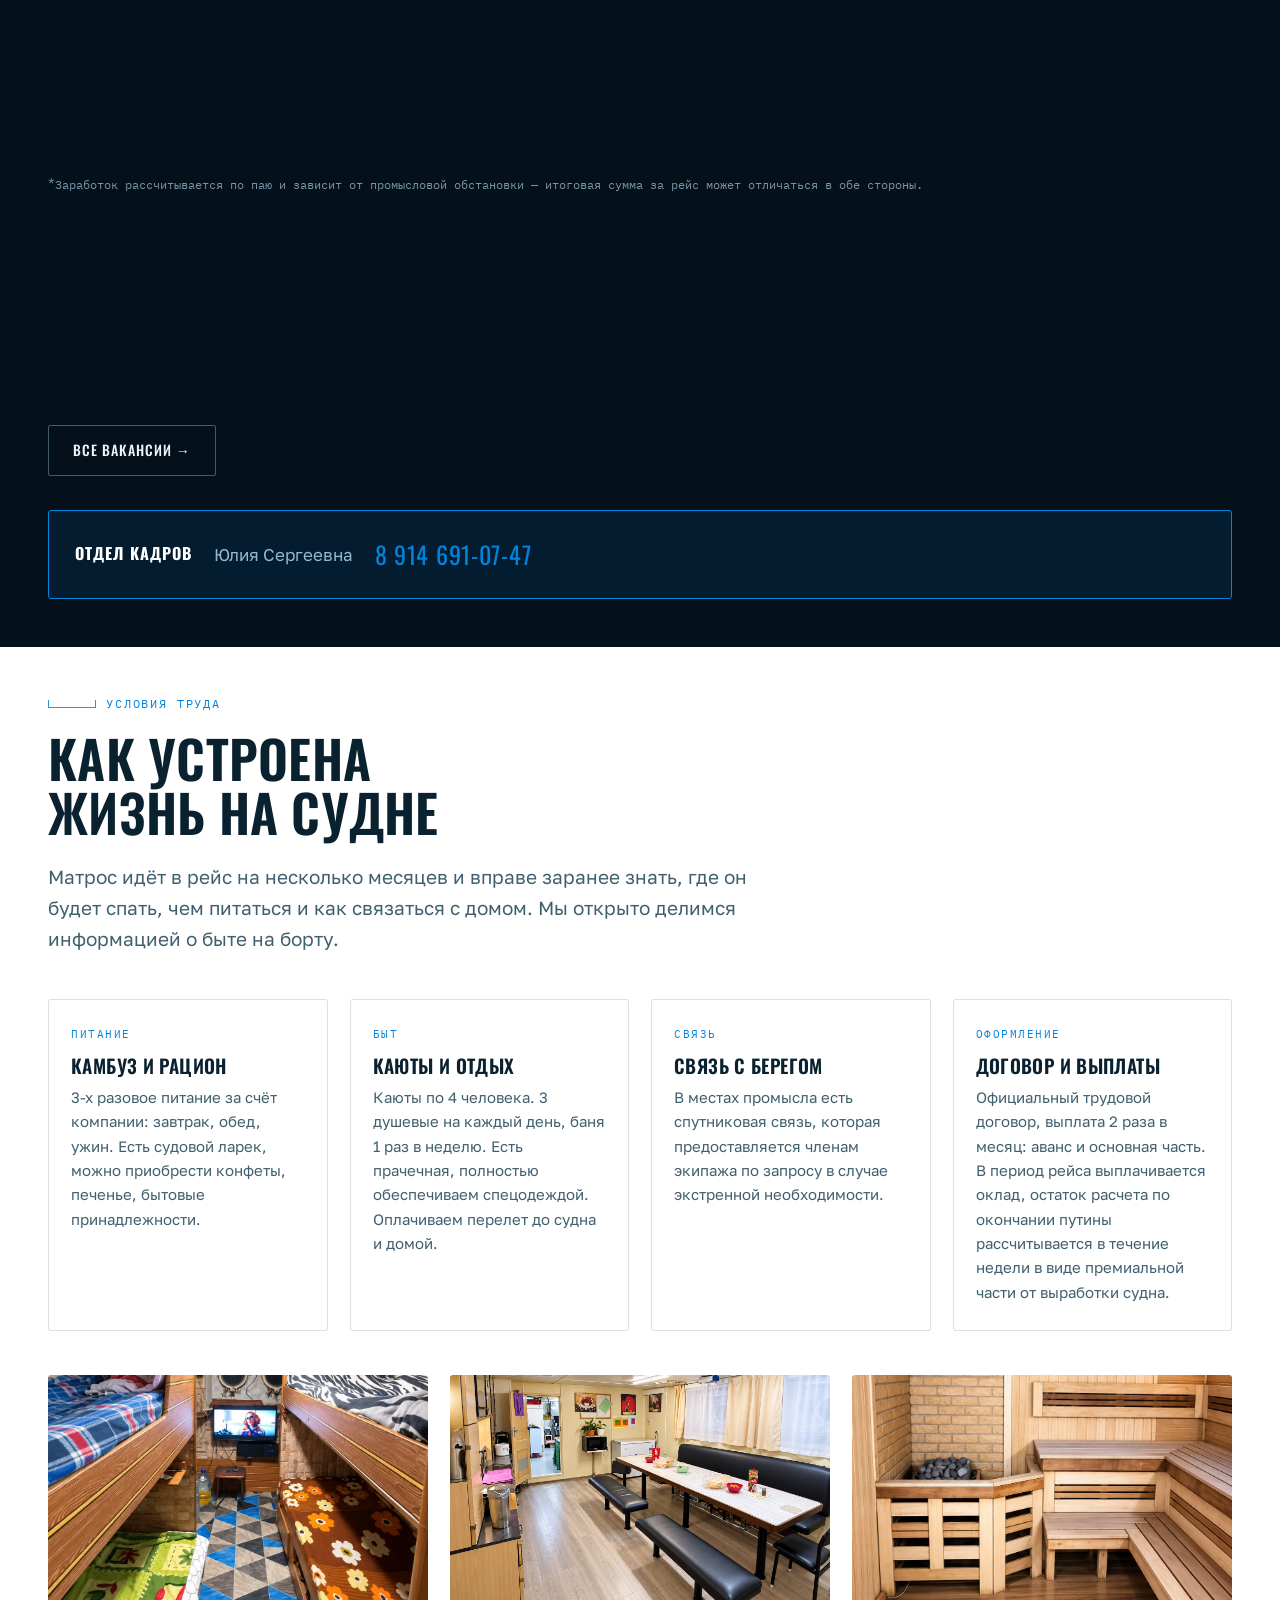
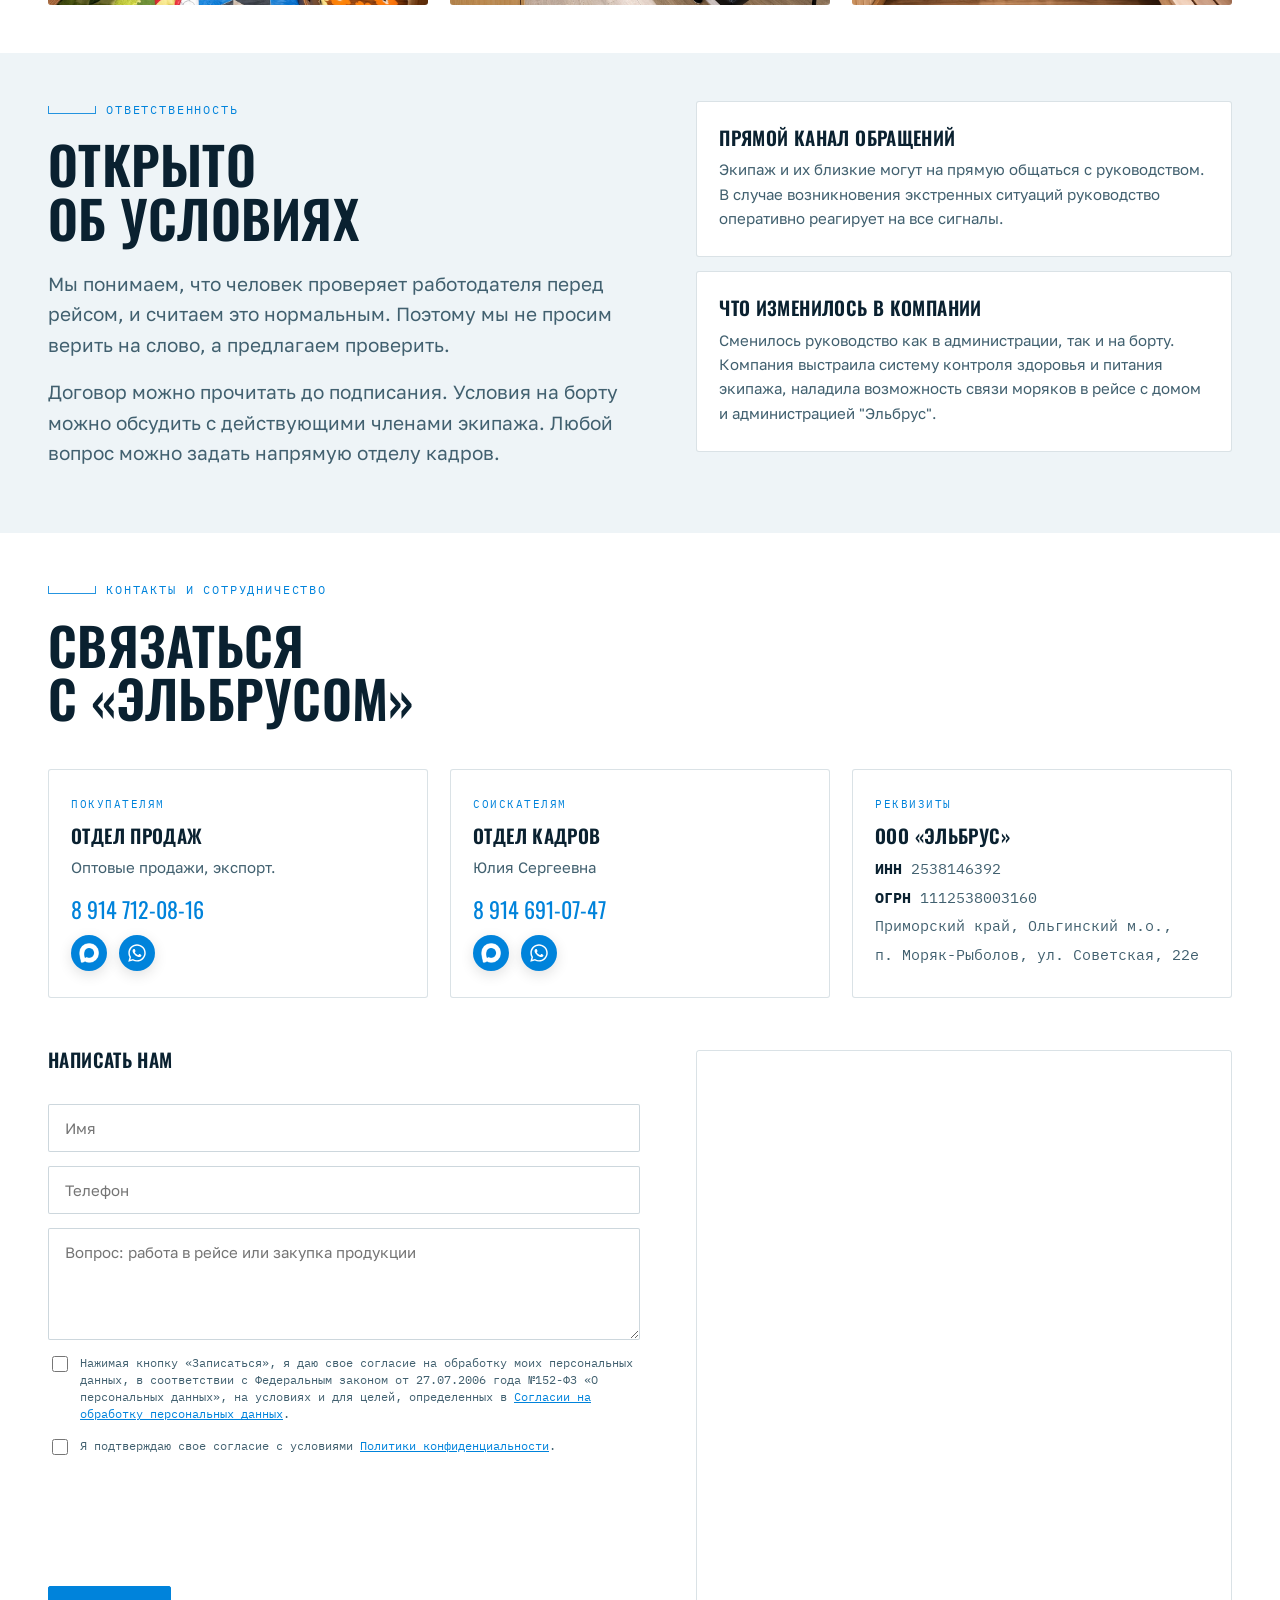
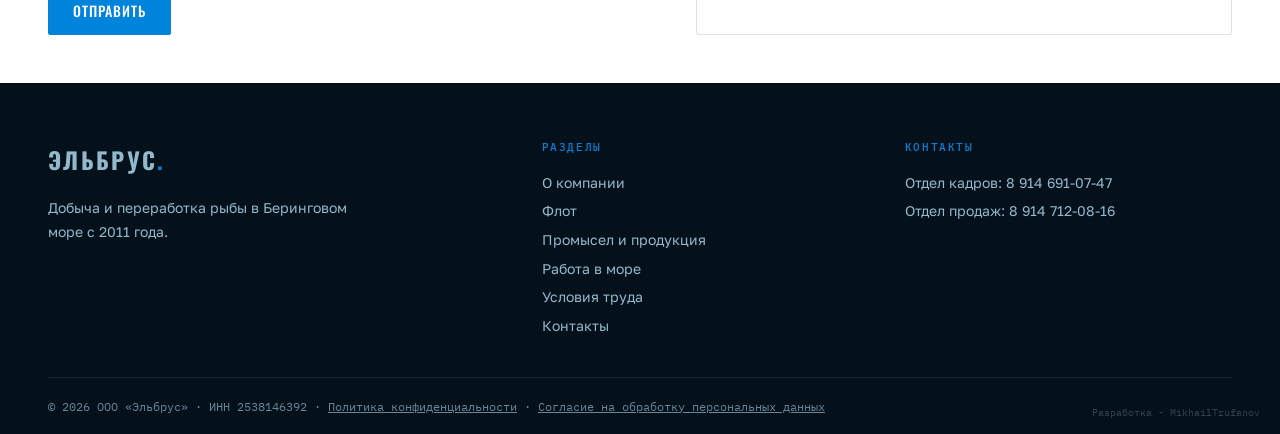
==== commit b51a13d1: "Обновить HTML-страницы и фотографии команды" ====
--- a/index.html
+++ b/index.html
@@ -2344,6 +2344,184 @@
       });
     }
   </script>
+<!-- PDC-POPUP:START — попапы «Согласие на обработку ПД» и «Политика конфиденциальности» (одинаковые на всех страницах) -->
+<style>
+  .pdc-overlay{position:fixed;inset:0;z-index:10000;display:none;align-items:flex-start;justify-content:center;padding:40px 16px;background:rgba(4,17,27,.6);overflow-y:auto;-webkit-overflow-scrolling:touch}
+  .pdc-overlay.is-open{display:flex}
+  .pdc-modal{position:relative;width:100%;max-width:794px;margin:auto 0;background:#fff;color:#000;border-radius:2px;box-shadow:0 20px 60px rgba(0,0,0,.35);padding:56px 57px 48px 113px}
+  .pdc-doc{color:#000;text-align:justify;hyphens:auto;-webkit-hyphens:auto}
+  .pdc-doc p{margin:0;padding:0;font:inherit;color:inherit;text-align:justify;letter-spacing:normal;text-transform:none}
+  .pdc-doc a{color:#0563C1;text-decoration:underline;word-break:break-all}
+  /* Согласие — как в Word: Calibri 12 pt, множитель 1,16, после абзаца 8 pt, по ширине */
+  .pdc-doc--consent{font-family:Calibri,Carlito,'Segoe UI',Arial,sans-serif;font-size:12pt;line-height:1.16}
+  .pdc-doc--consent p{margin:0 0 8pt}
+  .pdc-doc--consent p.pdc-center{text-align:center;font-weight:700}
+  .pdc-doc--consent p.pdc-empty{height:1.16em}
+  /* Положение — как в Word: Times New Roman 12 pt, множитель 1,16, после абзаца 8 pt, по ширине;
+     все заголовки жирные по центру */
+  .pdc-doc--policy{font-family:'Times New Roman',Times,'Liberation Serif',serif;font-size:12pt;line-height:1.16}
+  .pdc-doc--policy p{margin:0 0 8pt}
+  .pdc-doc--policy p.pp-c{text-align:center}
+  .pdc-doc--policy p.pp-b{font-weight:700;text-align:center}
+  .pdc-close-x{position:absolute;top:12px;right:12px;width:40px;height:40px;display:flex;align-items:center;justify-content:center;padding:0;border:0;background:transparent;color:#000;cursor:pointer;border-radius:2px;transition:.2s}
+  .pdc-close-x:hover{background:#EEF4F7}
+  .pdc-close-x svg{width:22px;height:22px}
+  .pdc-actions{display:flex;justify-content:center;margin-top:24px}
+  .pdc-close-btn{display:inline-flex;align-items:center;justify-content:center;gap:8px;min-width:130px;font-family:'Oswald','Arial Narrow',Impact,sans-serif;text-transform:uppercase;letter-spacing:.07em;font-size:14px;font-weight:500;line-height:1.2;padding:13px 24px;border-radius:2px;border:1px solid #0083DB;background:#0083DB;color:#fff;cursor:pointer;transition:.2s}
+  .pdc-close-btn:hover{background:#0069B0;border-color:#0069B0;color:#fff}
+  body.pdc-lock{overflow:hidden}
+  @media (max-width:820px){.pdc-modal{padding:56px 40px 40px 56px}}
+  @media (max-width:560px){.pdc-overlay{padding:16px}.pdc-modal{padding:52px 18px 28px}.pdc-doc--consent,.pdc-doc--policy{font-size:11pt}}
+</style>
+<div class="pdc-overlay" id="personal-data-consent-popup" data-pdc-hash="#personal-data-consent" aria-hidden="true">
+  <div class="pdc-modal" role="dialog" aria-modal="true" aria-labelledby="pdc-title" tabindex="-1">
+    <button type="button" class="pdc-close-x" data-pdc-close aria-label="Закрыть">
+      <svg viewBox="0 0 24 24" fill="none" stroke="currentColor" stroke-width="2" stroke-linecap="round" aria-hidden="true"><path d="M5 5l14 14M19 5L5 19"/></svg>
+    </button>
+    <div class="pdc-doc pdc-doc--consent">
+      <p class="pdc-center" id="pdc-title">СОГЛАСИЕ НА ОБРАБОТКУ ПЕРСОНАЛЬНЫХ ДАННЫХ</p>
+      <p class="pdc-center">ДЛЯ ПОСЕТИТЕЛЕЙ САЙТА</p>
+      <p class="pdc-empty"></p>
+      <p>Настоящим я (далее по тексту – «Субъект ПД») подтверждаю, что предоставляю ООО «Эльбрус» (ОГРН 1112538003160; ИНН 2538146392; место нахождения 692459, Приморский край, Ольгинский район, п. Моряк-Рыболов, ул. Советская, дом 22Е (далее – «Оператор») согласие на обработку всех предоставляемых Мной персональных данных, в том числе:</p>
+      <p>- фамилии; имени; отчества; пола; e-mail; номера телефона и иных данных, размещаемых Субъектом ПД в форме на странице сайта <a href="https://elbrus-fish.ru" target="_blank" rel="noopener">https://elbrus-fish.ru</a> (далее –«Сайт Оператора»), необходимых для получения информации о вакансиях компании, а также пользовательские данные и файлы «cookie» (url и заголовок страницы; реферер страницы; сведения о местоположении и часовом поясе; тип и версия операционной системы; тип и версия браузера; тип устройства и разрешение его экрана; источник, откуда пользователь был перенаправлен на сайт - с какого сайта или по какой рекламе; язык операционной системы и браузера; какие страницы открывает и на какие кнопки нажимает пользователь, сведения об IP-адресах пользователя); сведения о почтовом клиенте; сведения об используемом браузере; сведения о переходах по ссылкам в электронных письмах; сведения о месторасположении; сведения об IP-адресах пользователя, с которых пользователь открывает электронное письмо.</p>
+      <p>1. Субъект ПД соглашается с тем, что Оператор будет обрабатывать персональные данные Субъекта ПД в течение 5 лет, если больший срок не потребуется для достижения следующих целей обработки:</p>
+      <p>• обеспечение соблюдения законодательства Российской Федерации;</p>
+      <p>• получения информации о вакансиях компании с целью трудоустройства и уточнения деталей вакансий Оператора;</p>
+      <p>2. Субъект ПД соглашается с тем, что Оператор будет совершать следующие действия с данными Субъекта ПД: сбор, запись, систематизация, накопление, хранение, уточнение, извлечение, использование, передача (распространение, предоставление, доступ), обезличивание, блокирование, удаление, уничтожение персональных данных, осуществляемые как с использованием средств автоматизации, так и без использования средств автоматизации.</p>
+      <p>3. Политика обработки персональных данных размещена на Сайте Оператора (раздел «Политика конфиденциальности» в нижней части сайта - подвале), посредством которого Субъект ПД взаимодействует с оператором сайта, по любым интересующим его вопросам.</p>
+      <p>4. Субъект ПД уведомлен, о том, что на Сайте оператора установлено программное средство «Яндекс.Метрика», «AppMetrica», использование функционала которого позволяет определить уникального посетителя сайта, формировать сведения о его предпочтениях и поведении на сайте.</p>
+      <p>Субъект ПД вправе ознакомиться с политикой оператора в отношении персональных данных и иными правовыми документами сервисов по ссылке <a href="https://yandex.ru/legal" target="_blank" rel="noopener">https://yandex.ru/legal</a>.</p>
+      <p>5. Цель обработки персональных данных: предоставление полной информации о вакансиях и трудоустройство, предоставление обратной связи, а также анализ пользовательской активности с помощью сервиса «Яндекс.Метрика», «AppMetrica».</p>
+      <p>6. Настоящее согласие считается подтвержденным/предоставленным Субъектом ПД с момента проставления символа «V» (галочки) в соответствующем поле страницы Сайта Оператора в знак предоставления согласия на обработку персональных данных и нажатия интерактивной кнопки «Отправить» и/или «Отправить» отклик и/или «Отправить заявку» на вышеуказанном сайте.</p>
+      <p>7. Настоящее согласие действует до истечения срока обработки или дня отзыва, путем направления заявления Оператору, в соответствии с требованиями законодательства Российской Федерации.</p>
+      <p>8. Настоящее согласие считается согласованным Субъектом ПД в момент отправки своих персональных данных с использованием Сайта (программного обеспечения, интерфейса и иных компонентов Сайта) посредством действий указанных в п. 6 настоящего Согласия: проставления «галочек» и нажатия активной кнопки «Отправить» и/или «Отправить» отклик и/или «Отправить заявку».</p>
+      <p>9. Оператор осуществляет хранение электронных документов, которые были созданы, переданы или приняты в процессе использования Системы Сайта.</p>
+      <p>НЕ ОТПРАВЛЯЙТЕ ДАННЫЕ И НЕ ИСПОЛЬЗУЙТЕ САЙТ ОПЕРАТОРА, ЕСЛИ ВЫ НЕ СОГЛАСНЫ С НАСТОЯЩИМ СОГЛАСИЕМ НА ОБРАБОТКУ ПЕРСОНАЛЬНЫХ ДАННЫХ СОИСКАТЕЛЯ ПОЛНОСТЬЮ ИЛИ ЧАСТИЧНО.</p>
+      <p>Если у Вас возникнут какие-либо вопросы, пожалуйста, направляйте их по адресу электронной почты: <a href="mailto:Fish042011@mail.ru">Fish042011@mail.ru</a>, либо письмом на указанный выше адрес с указанием соответствующей темы.</p>
+    </div>
+    <div class="pdc-actions">
+      <button type="button" class="pdc-close-btn" data-pdc-close>Закрыть</button>
+    </div>
+  </div>
+</div>
+<div class="pdc-overlay" id="privacy-policy-popup" data-pdc-hash="#privacy-policy" aria-hidden="true">
+  <div class="pdc-modal" role="dialog" aria-modal="true" aria-labelledby="pp-title" tabindex="-1">
+    <button type="button" class="pdc-close-x" data-pdc-close aria-label="Закрыть">
+      <svg viewBox="0 0 24 24" fill="none" stroke="currentColor" stroke-width="2" stroke-linecap="round" aria-hidden="true"><path d="M5 5l14 14M19 5L5 19"/></svg>
+    </button>
+    <div class="pdc-doc pdc-doc--policy">
+      <p id="pp-title" class="pp-c pp-b">ПОЛОЖЕНИЕ ОБ ОБРАБОТКЕ ПЕРСОНАЛЬНЫХ ДАННЫХ</p>
+      <p>&nbsp;</p>
+      <p class="pp-c pp-b">1. Общие положения</p>
+      <p>1.1. Настоящее Положение об обработке персональных данных (далее – Положение) разработано в соответствии с Федеральным законом от 27.07.2006 № 152-ФЗ «О персональных данных» (далее – Закон о персональных данных), Трудовым кодексом Российской Федерации (далее – ТК РФ), Гражданским кодексом Российской Федерации, постановлениями Правительства Российской Федерации и иными нормативными правовыми актами в области персональных данных, а также на основании Политики Оператора в отношении обработки персональных данных.</p>
+      <p>1.2. Настоящее Положение устанавливает порядок и условия обработки персональных данных работников и иных субъектов персональных данных оператором – ООО «Эльбрус» (ОГРН 1112538003160, ИНН 2538146392), местонахождение: 692459, Приморский край, Ольгинский район, п. Моряк-Рыболов, ул. Советская, дом 22Е (далее – Оператор), определяет категории обрабатываемых персональных данных, цели, способы и сроки обработки, порядок хранения, передачи, уничтожения персональных данных, права субъектов персональных данных, а также процедуры, направленные на предотвращение и выявление нарушений законодательства Российской Федерации в области персональных данных, в том числе при размещении видеозаписей с участием работников на сайте Оператора в сети Интернет и в официальных аккаунтах Оператора в социальных сетях (далее – видеозаписей).</p>
+      <p>1.3. Действие настоящего Положения распространяется на всех работников Оператора, имеющих доступ к персональным данным, в том числе участвующих в съёмке, монтаже, размещении, хранении и удалении видеозаписей, являющихся субъектами персональных данных либо участвующих в обработке персональных данных в связи с исполнением трудовых обязанностей.</p>
+      <p>1.4. Обработка персональных данных осуществляется Оператором только при наличии правовых оснований, предусмотренных Законом о персональных данных, ТК РФ, иными федеральными законами, а для обработки персональных данных работников в целях размещения видеозаписей – исключительно при наличии отдельного письменного согласия работника на обработку, распространение персональных данных и использование изображения (далее – Согласие).</p>
+      <p class="pp-c pp-b">2. Категории субъектов персональных данных</p>
+      <p>2.1. Оператор обрабатывает персональные данные следующих категорий субъектов:</p>
+      <p>а) работники Оператора, состоящие с ним в трудовых отношениях;</p>
+      <p>б) бывшие работники Оператора (в пределах, необходимых для исполнения требований законодательства);</p>
+      <p>в) кандидаты на замещение вакантных должностей;</p>
+      <p>г) иные субъекты, персональные данные которых обрабатываются Оператором в связи с осуществлением его деятельности.</p>
+      <p>2.2. В целях размещения видеозаписей и/или фотографий обрабатываются персональные данные только тех работников, которые дали Согласие и принимают участие в видеозаписи, фотографии; обработка персональных данных иных лиц, случайно попавших в кадр (посетителей, контрагентов, иных работников), не допускается, за исключением случаев, предусмотренных законодательством (например, съёмка в местах, открытых для свободного посещения, при условии, что изображение таких лиц не является основным объектом использования).</p>
+      <p>&nbsp;</p>
+      <p class="pp-c pp-b">3. Цели обработки персональных данных</p>
+      <p>3.1. Обработка персональных данных осуществляется в целях:</p>
+      <p>а) регулирования трудовых отношений с работниками (ведение кадрового делопроизводства, учёт рабочего времени, начисление оплаты труда, предоставление гарантий и компенсаций, обязательное социальное страхование, соблюдение требований налогового, пенсионного и иного законодательства);</p>
+      <p>б) исполнения требований законодательства Российской Федерации;</p>
+      <p>в) обеспечения безопасности и контроля доступа в помещения Оператора;<br>г) осуществления деятельности, предусмотренной уставом (Положением) Оператора;</p>
+      <p>д) размещения видеозаписей с участием работников на сайте Оператора и в официальных аккаунтах Оператора в социальных сетях в целях информирования о деятельности Оператора, формирования его имиджа, рекламы и маркетинга, сохранения и популяризации корпоративных мероприятий (далее – цель размещения видеозаписей).</p>
+      <p>&nbsp;</p>
+      <p class="pp-c pp-b">4. Объем обрабатываемых персональных данных</p>
+      <p>4.1. Для цели регулирования трудовых отношений обрабатываются персональные данные, предусмотренные трудовым законодательством и необходимыми для исполнения обязанностей работодателя: фамилия, имя, отчество, дата и место рождения, сведения о документе, удостоверяющем личность, адрес места жительства, ИНН, СНИЛС, сведения об образовании и квалификации, сведения о трудовой деятельности и занимаемой должности, сведения о доходах и налоговых вычетах, иные сведения, необходимые для исполнения требований законодательства.</p>
+      <p>4.2. Для цели размещения видеозаписей обрабатываются следующие персональные данные работников: фамилия, имя, отчество, занимаемая должность, видеоизображение и/или фотоизображение (в том числе изображение лица), голос, иные сведения, содержащиеся в видеозаписи и непосредственно связанные с участием работника в мероприятии или деятельности Оператора Сбор и обработка сведений о частной жизни, состоянии здоровья, семейном положении, политических и религиозных убеждениях, а равно иных специальных категорий персональных данных для указанной цели не допускаются, если такие сведения не являются необходимыми составной частью видеозаписи и прямо не вытекают из цели обработки.</p>
+      <p>4.3. Обработка персональных данных должна ограничиваться достижением конкретных, заранее определённых и законных целей выполняться в объёме, необходимом и достаточном для их достижения, и не допускать избыточности.</p>
+      <p>&nbsp;</p>
+      <p class="pp-c pp-b">5. Правовые основания обработки персональных данных</p>
+      <p>5.1. Правовыми основаниями обработки персональных данных являются: Конституция Российской Федерации, ТК РФ, Закон о персональных данных, Гражданский кодекс Российской Федерации (в части охраны изображения гражданина – статья 152.1), трудовые договоры с работниками, согласия субъектов персональных данных, устав (Положение) Оператора, иные федеральные законы и нормативные правовые акты, регулирующие отношения в области персональных данных.</p>
+      <p>5.2. Обработка персональных данных работников в цели размещения видеозаписей осуществляется исключительно на основании Согласия, оформленного в письменной форме отдельно от иных документов, подписываемых работником в связи с трудовыми отношениями, Согласие должно быть конкретным, предметным, информированным, сознательным и однозначным и содержать сведения, предусмотренные статьёй 9 Закона о персональных данных: фамилию, имя, отчество и адрес работника, реквизиты документа, удостоверяющего личность, наименование и адрес Оператора, цель обработки, перечень персональных данных, на обработку которых даётся согласие, перечень действий с персональными данными, на совершение которых даётся согласие, и общее описание используемых способов обработки, срок, в течение которого действует Согласие, а также способ его отзыва, подпись работника.</p>
+      <p>5.3. Согласие на распространение персональных данных, разрешённых для распространения, оформляется отдельно от иных согласий работника на обработку персональных данных в соответствии со статьёй 10.1 Закона о персональных данных Молчание или бездействие работника ни при каких обстоятельствах не может считаться согласием на обработку персональных данных, разрешённых для распространения Субъект персональных данных вправе установить запреты на передачу (кроме предоставления доступа) этих персональных данных неограниченному кругу лиц, а также запреты на обработку или условия обработки (кроме получения доступа) неограниченным кругом лиц, отказ Оператора в установлении таких запретов и условий не допускается.</p>
+      <p>5.4. В случае если из Согласия не следует, что работник согласился на распространение персональных данных, такие данные обрабатываются Оператором без права распространения, если не следует, что работник не установил запреты и условия, такие данные обрабатываются Оператором без передачи (распространения, предоставления, доступа) и возможности осуществления иных действий с персональными данными неограниченному кругу лиц.</p>
+      <p>&nbsp;</p>
+      <p class="pp-b">6. Условия и порядок обработки персональных данных при размещении видеозаписей</p>
+      <p>6.1. Съёмка видеозаписей и/или фотография с участием работников осуществляется уполномоченными работниками Оператора (либо привлечёнными лицами на основании договора) в ходе мероприятий, проводимых Оператором (корпоративных праздников, конференций, деловых встреч, иных публичных мероприятий), а также в рабочей обстановке – только при условии предварительного уведомления работников о проведении съёмки и наличия Согласия соответствующих работников.</p>
+      <p>6.2. Перед проведением съёмки уполномоченное лицо обязано: уточнить перечень работников, давших Согласие, проинструктировать съёмочную группу о недопустимости сбора сведений о частной жизни и съёмки лиц, не давших Согласие (за исключением случаев, предусмотренных законом), обеспечить, чтобы изображение работников, отказавшихся от съёмки, не являлось основным объектом видеозаписи либо было исключено при монтаже.</p>
+      <p>6.3. Монтаж и подготовка видеозаписи к публикации осуществляются уполномоченным работником, при этом подлежат исключению фрагменты, содержащие: сведения о частной жизни работников и третьих лиц, не относящиеся к цели обработки, изображения лиц, не давших Согласие (в тех случаях, когда их изображение является основным объектом фрагмента), информацию о состоянии здоровья, семейном положении работников, если такая информация не связана с целью размещения.</p>
+      <p>6.4. Размещение видеозаписи на сайте Оператора в официальных аккаунтах Оператора в социальных сетях осуществляется уполномоченным работником исключительно после: получения подписанного Согласия соответствующего работника (всех работников, изображённых на видеозаписи в качестве основного объекта), проверки готовой видеозаписи на предмет соответствия перечню данных, указанному в Согласии, направления (при необходимости) в уполномоченный орган по защите прав субъектов персональных данных уведомления об обработке персональных данных (изменений к нему) в порядке, предусмотренном статьёй 22 Закона о персональных данных.</p>
+      <p>6.5. При публикации видеозаписи в описании (подписи) к ней указываются фамилия, имя, отчество и должность работника только при наличии Согласия на распространение соответствующих персональных данных Дублирующая информация о работнике, не предусмотренная Согласием (номера телефонов, адреса электронной почты, адреса местожительства и т.п.), размещению не подлежит.</p>
+      <p>6.6. Оператор обеспечивает возможность работнику определить перечень персональных данных, разрешённых для распространения, по каждой категории персональных данных, указанной в Согласии (в том числе путём заполнения соответствующей таблицы в Согласии).</p>
+      <p>6.7. Передача персональных данных, содержащихся в видеозаписях, третьим лицам (в том числе лицам, осуществляющим техническую поддержку сайта, операторам социальных сетей, организаторам мероприятий) допускается только при наличии письменного согласия работника, за исключением случаев, прямо предусмотренных федеральными законами; лица, получающие персональные данные работника, предупреждаются о том, что эти данные могут быть использованы лишь в целях, для которых они сообщены, и обязаны соблюдать режим конфиденциальности (секретности).</p>
+      <p>&nbsp;</p>
+      <p class="pp-b">7. Сроки обработки и хранения видеозаписей</p>
+      <p>7.1. Видеозаписи, содержащие персональные данные работников, хранятся в течение срока действия Согласия, но не дольше срока, установленного настоящим Положением, после чего подлежат удалению (уничтожению).</p>
+      <p>7.2. Срок хранения видеозаписи в информационных системах Оператора и на материальных носителях не может превышать срока действия Согласия работника, указанного в Согласии, если иное не предусмотрено федеральным законом По истечении указанного срока либо при наступлении иных оснований (отзыв Согласия, прекращение трудовых отношений – в части, превышающей сроки, установленные законодательством об архивном деле) видеозапись и её копии подлежат удалению с сайта, из аккаунтов в социальных сетях, из облачных хранилищ и информационных систем Оператора, а материальные носители – уничтожению с составлением акта.</p>
+      <p>7.3. При отзыве работником Согласия Оператор обязан в срок, не превышающий десяти рабочих дней с момента получения заявления об отзыве, прекратить распространение персональных данных работника и удалить видеозапись с сайта и из аккаунтов в социальных сетях, если иное не предусмотрено законодательством, уведомив работника о совершенных действиях.</p>
+      <p>После поступления требования о прекращении передачи (распространения, предоставления, доступа) персональных данных, действие Согласия на распространение прекращается с момента поступления такого требования Оператору, а дальнейшая обработка персональных данных допускается только при наличии иных законных оснований, указанных в части 2 статьи 6 Закона о персональных данных.</p>
+      <p>&nbsp;</p>
+      <p class="pp-b">8. Порядок уничтожения персональных данных</p>
+      <p>8.1. Уничтожению подлежат персональные данные: по достижении целей обработки или при наступлении иных законных оснований, при отзыве Согласия работником, установлении факта незаконной обработки – по требованию уполномоченного органа по защите прав субъектов персональных данных или в судебном порядке.</p>
+      <p>8.2. Уничтожение персональных данных, содержащихся в видеозаписях, осуществляется комиссией, назначаемой приказом Оператора, путём удаления видеозаписей из информационных систем Оператора, облачных сервисов и аккаунтов в социальных сетях, а также уничтожения материальных носителей (флеш-накопителей, дисков, карт памяти) способом, исключающим возможность восстановления содержащихся на них сведений (в том числе путём форматирования, физического уничтожения носителя).</p>
+      <p>8.3. Об уничтожении персональных данных составляется акт, в котором указываются: состав комиссии; перечень уничтоженных персональных данных; способ и дата уничтожения; основание уничтожения (реквизиты Согласия, заявления об отзыве, приказа Оператора, требования уполномоченного органа) Акт подписывается членами комиссии и хранится в порядке, установленном для внутренней документации Оператора.</p>
+      <p>&nbsp;</p>
+      <p class="pp-b">9. Меры по обеспечению безопасности персональных данных</p>
+      <p>9.1. Оператор принимает необходимые правовые, организационные и технические меры для защиты персональных данных от неправомерного или случайного доступа, уничтожения, изменения, блокирования, копирования, предоставления, распространения, а также от иных неправомерных действий, в том числе: назначает лицо, ответственное за организацию обработки персональных данных; определяет угрозы безопасности персональных данных при их обработке в информационных системах; применяет организационные и технические меры, необходимые для выполнения требований к защите персональных данных, установленных Правительством Российской Федерации; устанавливает правила доступа к персональным данным, обрабатываемым в информационных системах (в том числе к аккаунтам в социальных сетях, административным панелям сайта), обеспечивает регистрацию и учет всех действий, совершаемых с персональными данными; осуществляет учёт машинных носителей персональных данных; обеспечивает обнаружение фактов несанкционированного доступа и принятие мер по предупреждению и ликвидации последствий компьютерных атак; осуществляет восстановление персональных данных, модифицированных или уничтоженных вследствие несанкционированного доступа; проводит внутренний контроль и (или) аудит соответствия обработки персональных данных Закону о персональных данных и принятым в соответствии с ним актам, настоящему Положению и Политике Оператора.</p>
+      <p>9.2. Доступ к персональным данным, в том числе к видеозаписям, исходным материалам съёмки и аккаунтам Оператора в социальных сетях, предоставляется только специально уполномоченным работникам Оператора согласно перечню должностей, утверждаемому приказом Оператора, указанные лица предупреждаются о конфиденциальности персональных данных и обязанности соблюдать требования законодательства, а также ознакомляются под подпись с настоящим Положением и Политикой Оператора.</p>
+      <p>9.3. Перечень информационных систем, в которых обрабатываются персональные данные (в том числе информационные системы, используемые для хранения и размещения видеозаписей), уровень защищённости персональных данных и применяемые меры защиты определяются отдельными локальными актами и (или) технической документацией Оператора.</p>
+      <p>&nbsp;</p>
+      <p class="pp-b">10. Права субъекта персональных данных и порядок их реализации</p>
+      <p>10.1. Работник (субъект персональных данных) имеет право: получать сведения, касающиеся обработки его персональных данных (в том числе сведения о целях, правовых основаниях, способах обработки, применяемых Оператором мерах защиты), в порядке, предусмотренном статьёй 14 Закона о персональных данных, требовать уточнения, блокирования или уничтожения персональных данных, если они являются неполными, устаревшими, неточными, незаконно полученными или не являются необходимыми для заявленной цели обработки, отозвать Согласие в порядке, предусмотренном пунктом 7.3 настоящего Положения, обжаловать действия (бездействие) Оператора в уполномоченном органе по защите прав субъектов персональных данных или в судебном порядке, осуществлять иные права, предусмотренные законодательством.</p>
+      <p>10.2. Оператор обязан предоставить безвозмездно работнику возможность ознакомления с персональными данными, относящимися к этому работнику, в срок, не превышающий десяти рабочих дней с даты получения запроса, а в срок, не превышающий семи рабочих дней со дня представления работником сведений, подтверждающих, что персональные данные являются неполными, неточными, неактуальными, незаконно полученными или не являются необходимыми для заявленной цели обработки, – внести необходимые изменения или уничтожить такие данные, уведомив работника о внесённых изменениях и принятых мерах.</p>
+      <p>10.3. Запросы и обращения работников по вопросам обработки персональных данных направляются лицу, ответственному за организацию обработки персональных данных, в порядке, установленном локальными актами Оператора.</p>
+      <p>&nbsp;</p>
+      <p class="pp-b">11. Лицо, ответственное за организацию обработки персональных данных</p>
+      <p>11.1. Ответственное лицо назначается приказом Оператора, получает указания непосредственно от исполнительного органа Оператора и подотчётно ему, Ответственное лицо, в частности, обязан: осуществлять внутренний контроль за соблюдением Оператором и его работниками законодательства о персональных данных, в том числе требований к защите персональных данных; доводить до сведения работников положения законодательства, локальных актов и требований к защите персональных данных; организовывать приём и обработку обращений и запросов субъектов персональных данных и (или) осуществлять контроль за их приёмом и обработкой; контролировать соблюдение порядка съёмки, монтажа, размещения, хранения и удаления видеозаписей, предусмотренного настоящим Положением; взаимодействовать с уполномоченным органом по защите прав субъектов персональных данных по вопросам обработки персональных данных.</p>
+      <p class="pp-b">12. Заключительные положения</p>
+      <p>12.1. Настоящее Положение утверждается приказом Оператора, вступает в силу с даты утверждения и действует до замены его новой редакцией Все изменения и дополнения к настоящему Положению утверждаются приказом Оператора.</p>
+      <p>12.2. Работники Оператора, непосредственно осуществляющие обработку персональных данных, ознакомляются с настоящим Положением под подпись С работниками, впервые принимаемыми на работу, ознакомление проводится до подписания трудового договора.</p>
+      <p>12.3. По вопросам, не урегулированным настоящим Положением, применяются нормы законодательства Российской Федерации в области персональных данных, Политика Оператора в отношении обработки персональных данных и иные локальные акты Оператора.</p>
+      <p>12.4. Контроль за исполнением настоящего Положения осуществляется Ответственным лицом.</p>
+    </div>
+    <div class="pdc-actions">
+      <button type="button" class="pdc-close-btn" data-pdc-close>Закрыть</button>
+    </div>
+  </div>
+</div>
+<script>
+(function(){
+  var popups={};
+  [].forEach.call(document.querySelectorAll('.pdc-overlay[data-pdc-hash]'),function(o){popups[o.getAttribute('data-pdc-hash')]=o;});
+  var current=null,lastFocus=null;
+  function open(o){
+    if(current) close();
+    lastFocus=document.activeElement;
+    current=o;
+    o.classList.add('is-open');
+    o.setAttribute('aria-hidden','false');
+    document.body.classList.add('pdc-lock');
+    o.scrollTop=0;
+    o.querySelector('.pdc-modal').focus();
+  }
+  function close(){
+    if(!current) return;
+    current.classList.remove('is-open');
+    current.setAttribute('aria-hidden','true');
+    current=null;
+    document.body.classList.remove('pdc-lock');
+    if(lastFocus&&lastFocus.focus) lastFocus.focus();
+  }
+  document.addEventListener('click',function(e){
+    var link=e.target.closest&&e.target.closest('a[href^="#"]');
+    if(link&&popups[link.getAttribute('href')]){e.preventDefault();e.stopPropagation();open(popups[link.getAttribute('href')]);return;}
+    if(!current) return;
+    if(e.target===current||(e.target.closest&&e.target.closest('[data-pdc-close]'))) close();
+  },true);
+  document.addEventListener('keydown',function(e){
+    if((e.key==='Escape'||e.key==='Esc')&&current) close();
+  });
+  if(popups[location.hash]) open(popups[location.hash]);
+})();
+</script>
+<!-- PDC-POPUP:END -->
 </body>
 
 </html>
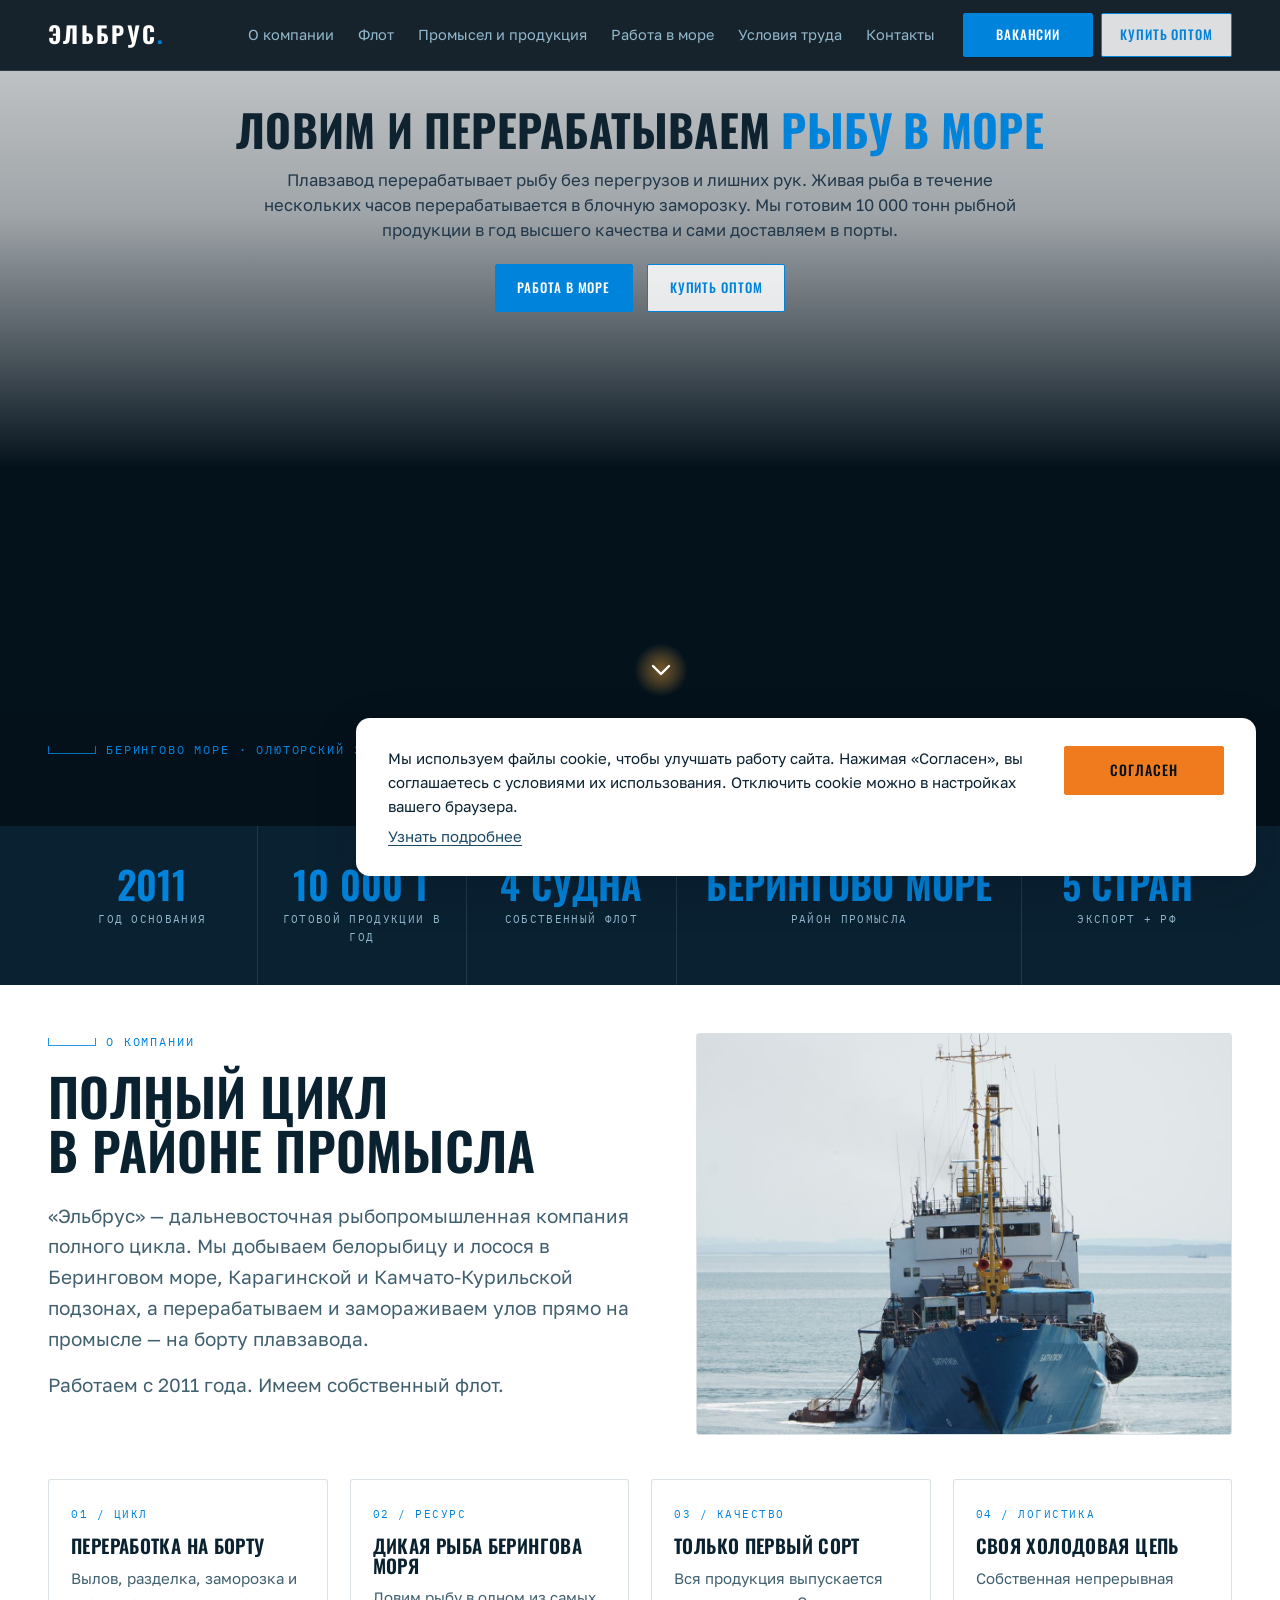
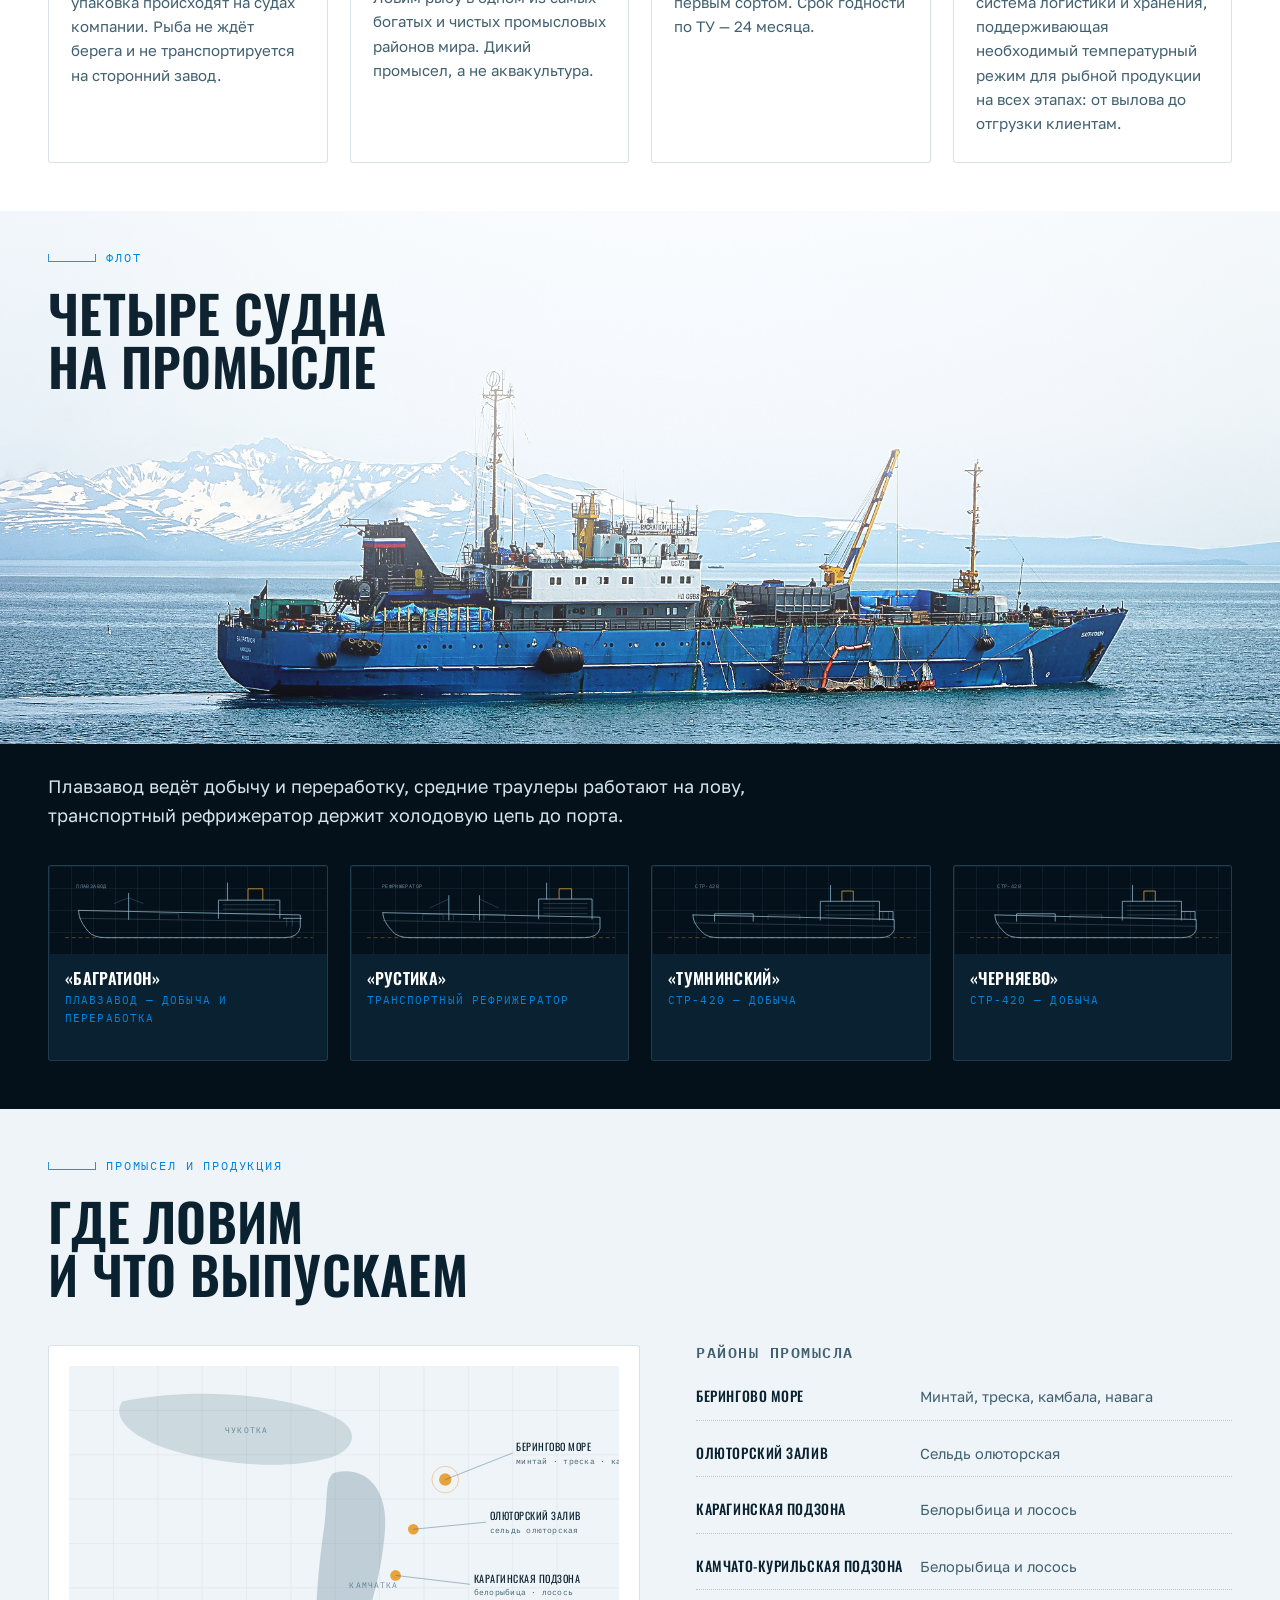
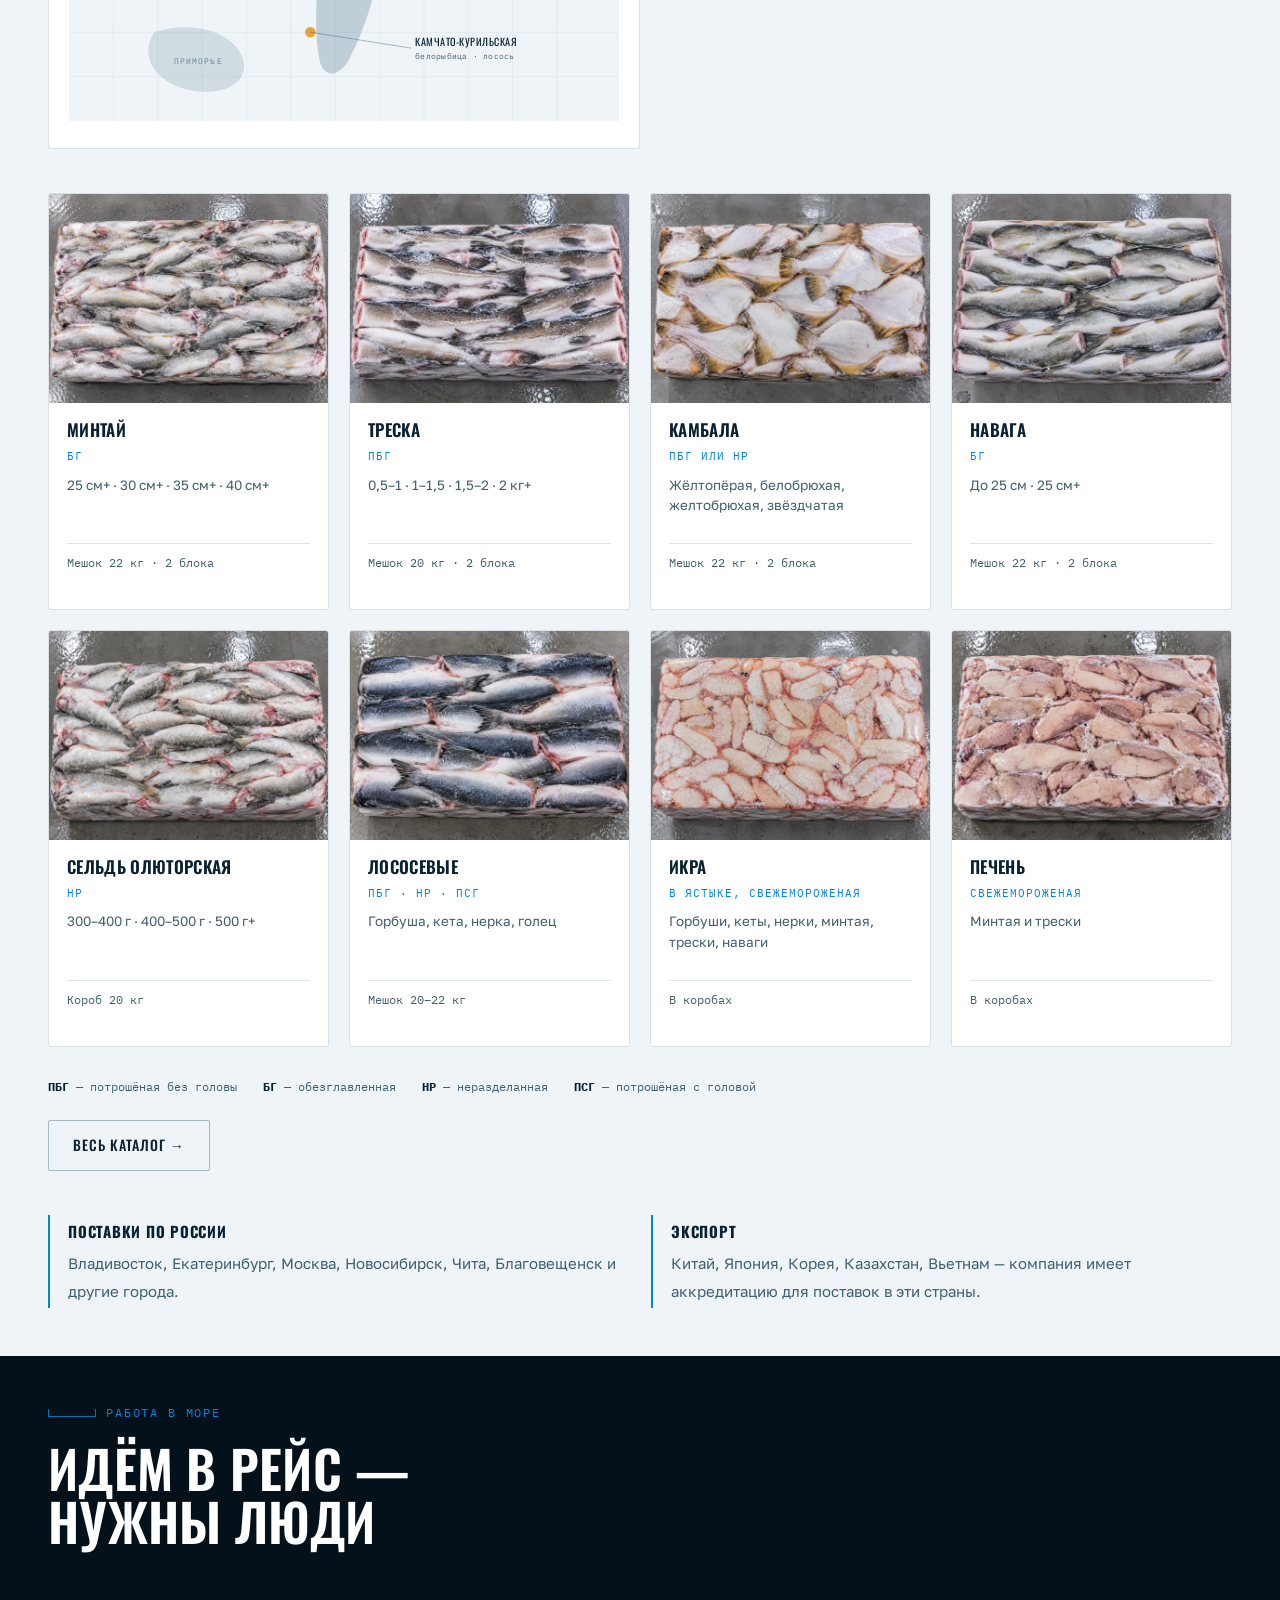
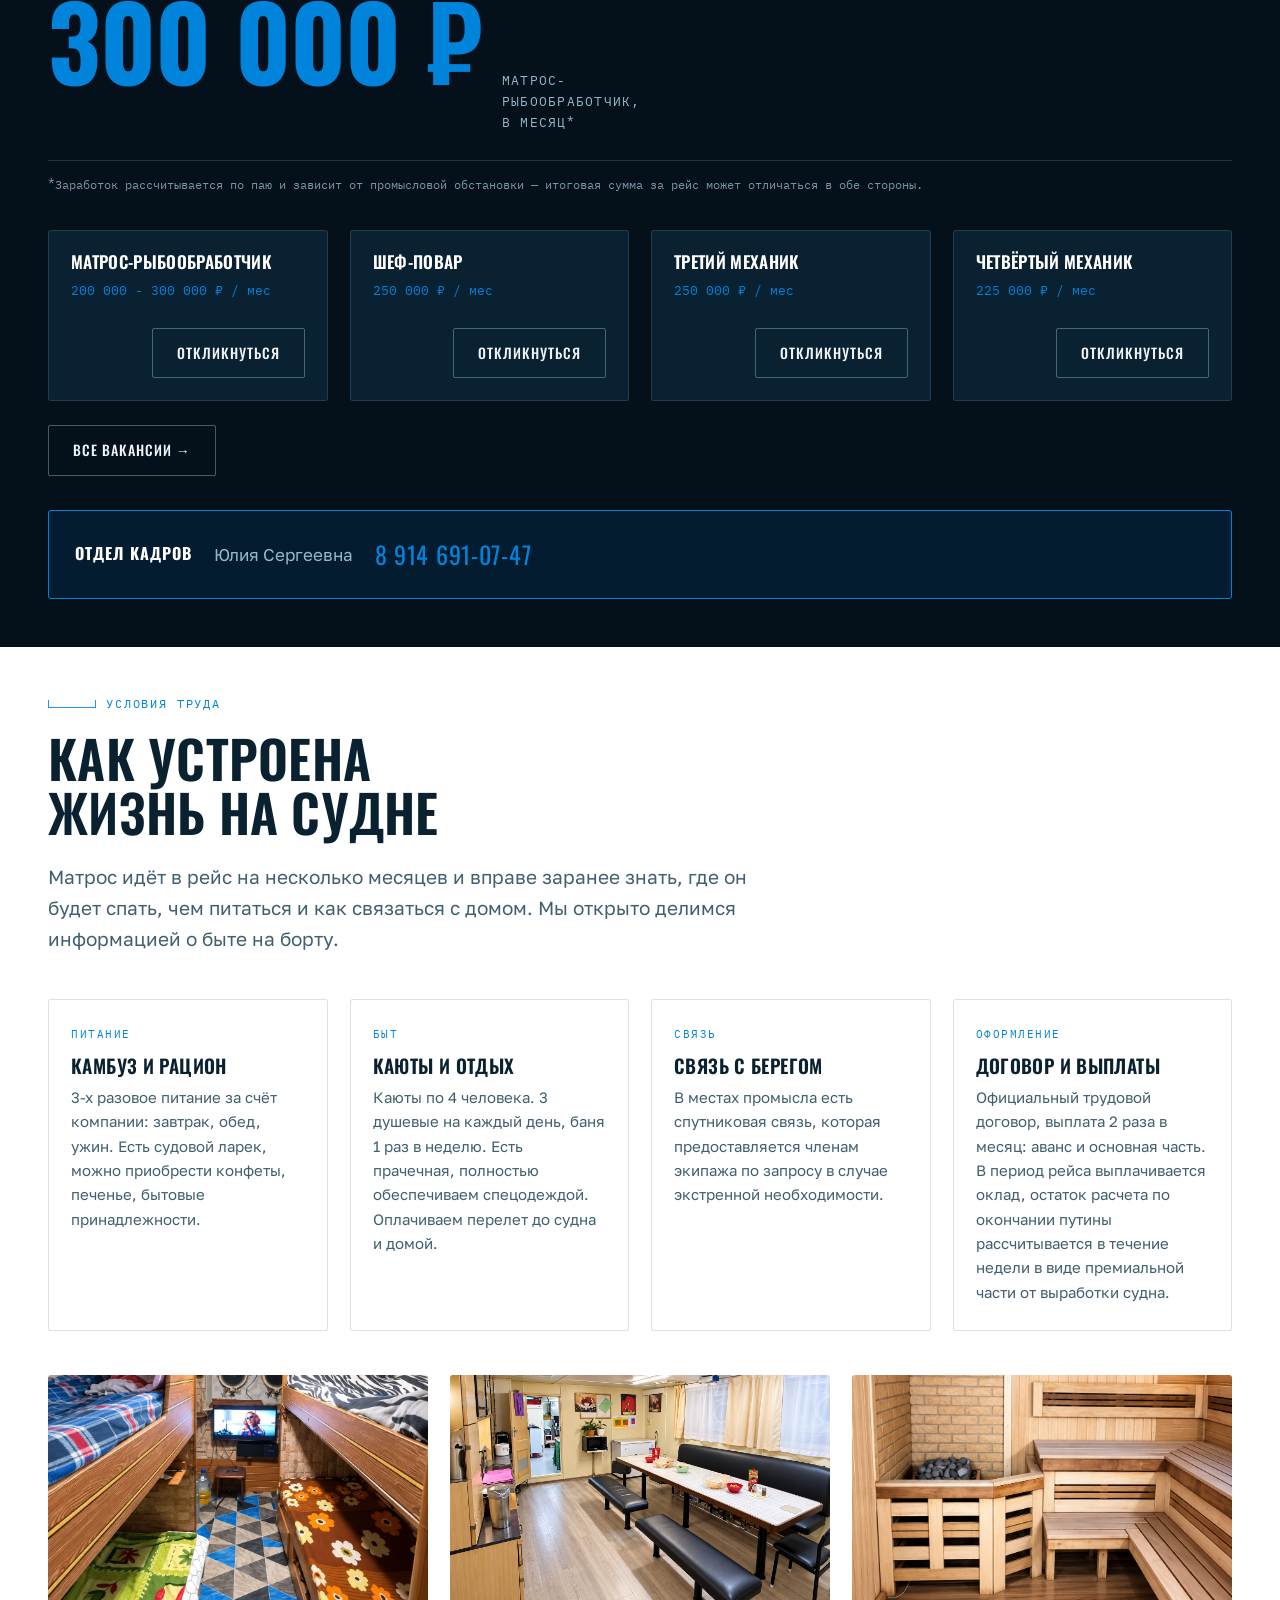
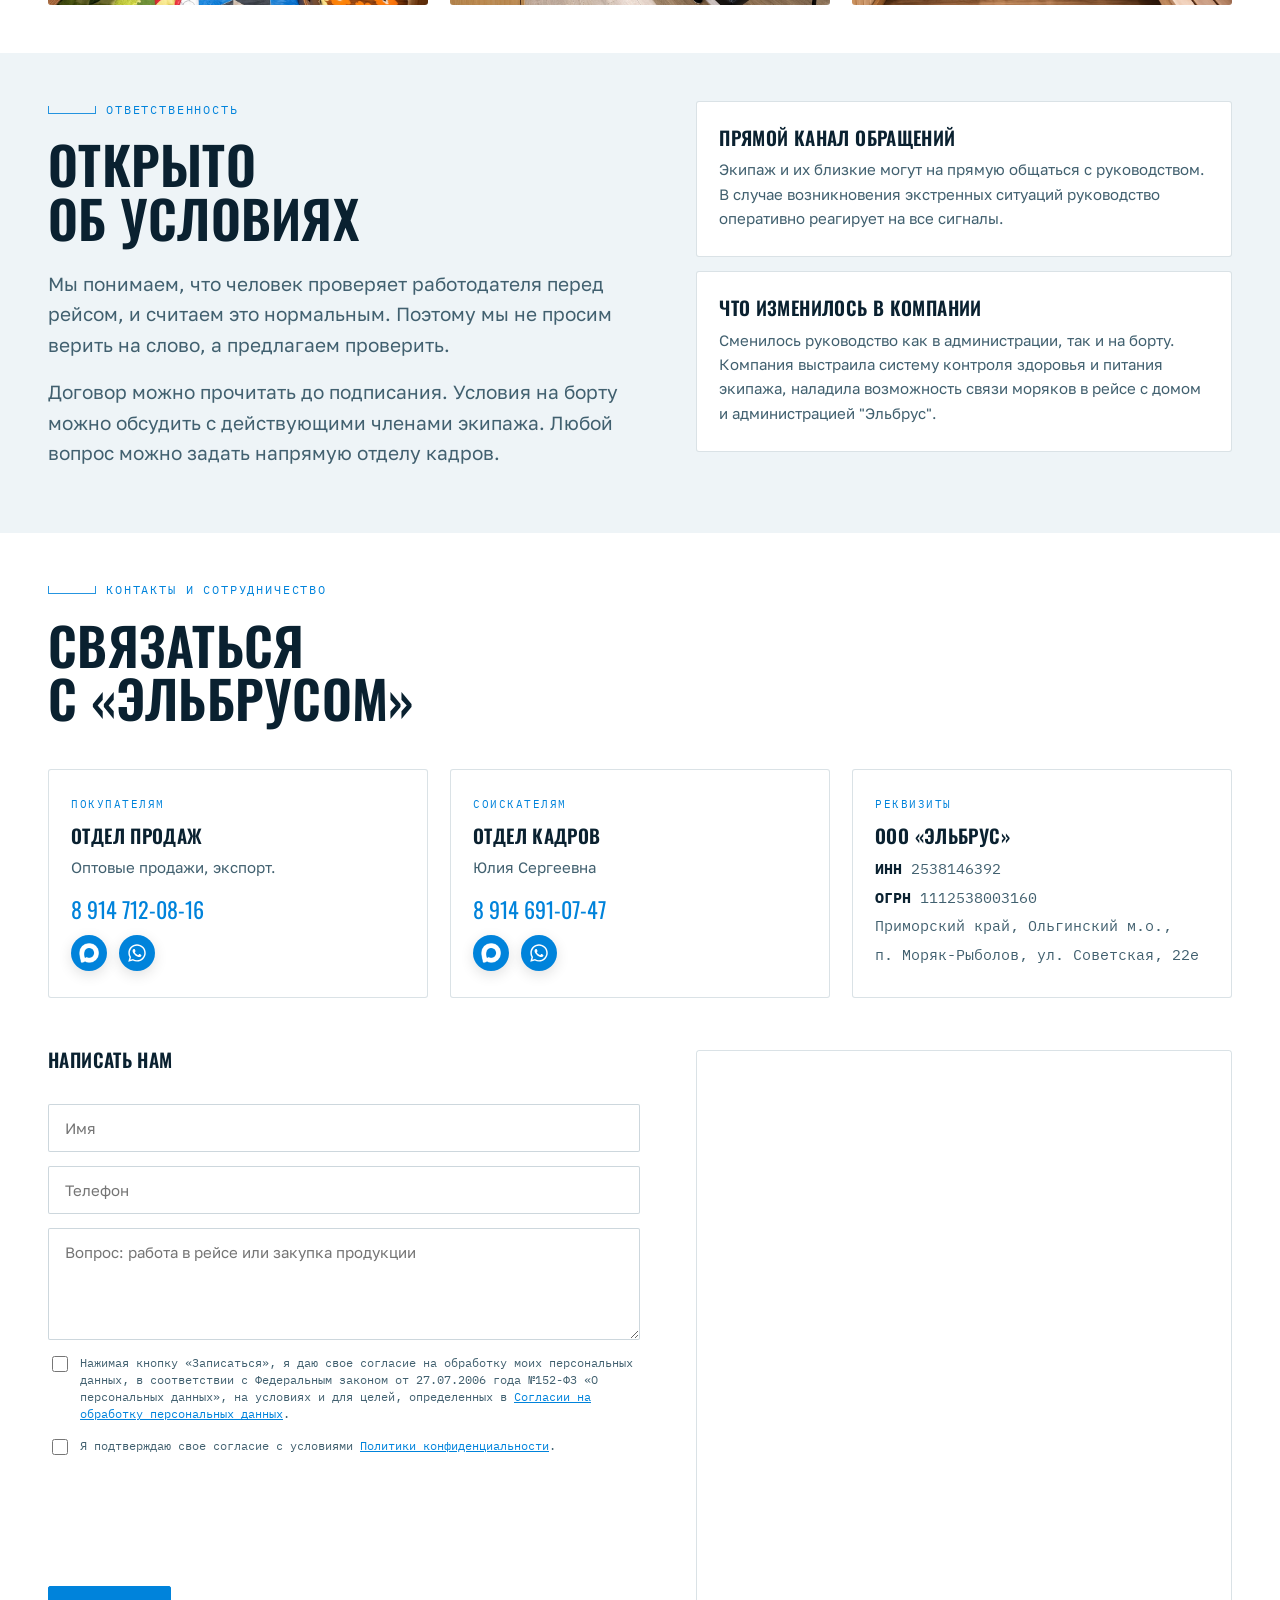
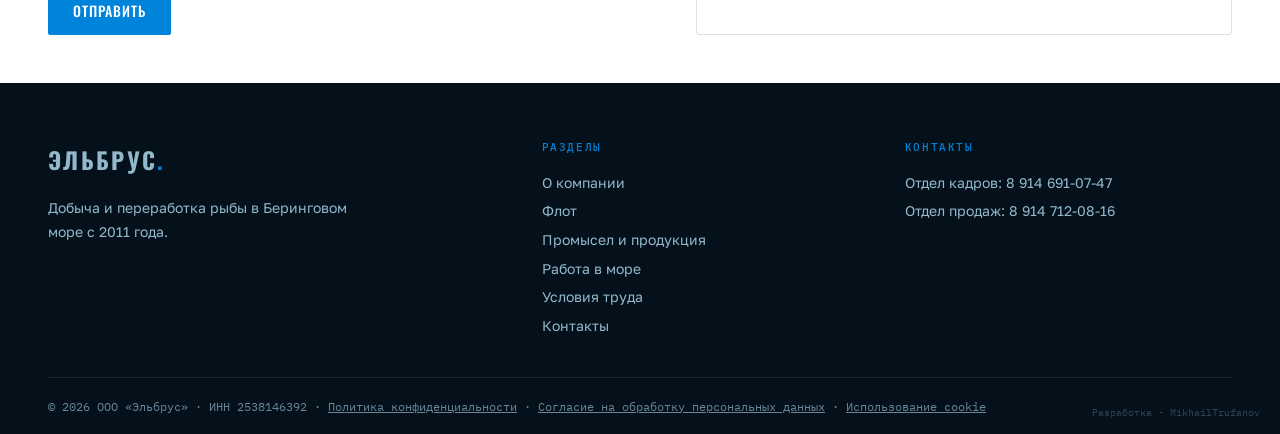
==== commit e8f0881e: "Обновить четыре страницы Elbrus" ====
--- a/index.html
+++ b/index.html
@@ -2228,7 +2228,7 @@
         </div>
       </div>
       <div class="ftr-btm">© 2026 ООО «Эльбрус» · ИНН 2538146392 · <a href="#privacy-policy">Политика
-          конфиденциальности</a> · <a href="#personal-data-consent">Согласие на обработку персональных данных</a></div>
+          конфиденциальности</a> · <a href="#personal-data-consent">Согласие на обработку персональных данных</a> · <a href="#cookie-policy" data-ckc-open>Использование cookie</a></div>
       <a class="ftr-credit" href="#">Разработка - MikhailTrufanov</a>
     </div>
   </footer>
@@ -2382,16 +2382,17 @@
       <p class="pdc-center" id="pdc-title">СОГЛАСИЕ НА ОБРАБОТКУ ПЕРСОНАЛЬНЫХ ДАННЫХ</p>
       <p class="pdc-center">ДЛЯ ПОСЕТИТЕЛЕЙ САЙТА</p>
       <p class="pdc-empty"></p>
-      <p>Настоящим я (далее по тексту – «Субъект ПД») подтверждаю, что предоставляю ООО «Эльбрус» (ОГРН 1112538003160; ИНН 2538146392; место нахождения 692459, Приморский край, Ольгинский район, п. Моряк-Рыболов, ул. Советская, дом 22Е (далее – «Оператор») согласие на обработку всех предоставляемых Мной персональных данных, в том числе:</p>
+      <p>Настоящим я (далее по тексту – «Субъект ПД») подтверждаю, что предоставляю ООО «Эльбрус» (ОГРН 1112538003160; ИНН 2538146392; место нахождения692459, Приморский край, Ольгинский район, п. Моряк-Рыболов, ул. Советская, дом 22Е (далее – «Оператор») согласие на обработку всех предоставляемых Мной персональных данных, в том числе:</p>
       <p>- фамилии; имени; отчества; пола; e-mail; номера телефона и иных данных, размещаемых Субъектом ПД в форме на странице сайта <a href="https://elbrus-fish.ru" target="_blank" rel="noopener">https://elbrus-fish.ru</a> (далее –«Сайт Оператора»), необходимых для получения информации о вакансиях компании, а также пользовательские данные и файлы «cookie» (url и заголовок страницы; реферер страницы; сведения о местоположении и часовом поясе; тип и версия операционной системы; тип и версия браузера; тип устройства и разрешение его экрана; источник, откуда пользователь был перенаправлен на сайт - с какого сайта или по какой рекламе; язык операционной системы и браузера; какие страницы открывает и на какие кнопки нажимает пользователь, сведения об IP-адресах пользователя); сведения о почтовом клиенте; сведения об используемом браузере; сведения о переходах по ссылкам в электронных письмах; сведения о месторасположении; сведения об IP-адресах пользователя, с которых пользователь открывает электронное письмо.</p>
       <p>1. Субъект ПД соглашается с тем, что Оператор будет обрабатывать персональные данные Субъекта ПД в течение 5 лет, если больший срок не потребуется для достижения следующих целей обработки:</p>
       <p>• обеспечение соблюдения законодательства Российской Федерации;</p>
       <p>• получения информации о вакансиях компании с целью трудоустройства и уточнения деталей вакансий Оператора;</p>
       <p>2. Субъект ПД соглашается с тем, что Оператор будет совершать следующие действия с данными Субъекта ПД: сбор, запись, систематизация, накопление, хранение, уточнение, извлечение, использование, передача (распространение, предоставление, доступ), обезличивание, блокирование, удаление, уничтожение персональных данных, осуществляемые как с использованием средств автоматизации, так и без использования средств автоматизации.</p>
       <p>3. Политика обработки персональных данных размещена на Сайте Оператора (раздел «Политика конфиденциальности» в нижней части сайта - подвале), посредством которого Субъект ПД взаимодействует с оператором сайта, по любым интересующим его вопросам.</p>
-      <p>4. Субъект ПД уведомлен, о том, что на Сайте оператора установлено программное средство «Яндекс.Метрика», «AppMetrica», использование функционала которого позволяет определить уникального посетителя сайта, формировать сведения о его предпочтениях и поведении на сайте.</p>
-      <p>Субъект ПД вправе ознакомиться с политикой оператора в отношении персональных данных и иными правовыми документами сервисов по ссылке <a href="https://yandex.ru/legal" target="_blank" rel="noopener">https://yandex.ru/legal</a>.</p>
-      <p>5. Цель обработки персональных данных: предоставление полной информации о вакансиях и трудоустройство, предоставление обратной связи, а также анализ пользовательской активности с помощью сервиса «Яндекс.Метрика», «AppMetrica».</p>
+      <p>4. Субъект ПД уведомлен, о том, что на Сайте оператора установлено программное средство «Яндекс.Метрика», «Yandex SmartCaptcha», «Rutube» использование функционала которых позволяет определить уникального посетителя сайта, формировать сведения о его предпочтениях и поведении на сайте.</p>
+      <p>Для целей анализа пользовательской активности могут собираться: пользовательские данные и файлы «cookie» (url и заголовок страницы; реферер страницы; сведения о местоположении и часовом поясе; тип и версия операционной системы; тип и версия браузера; тип устройства и разрешение его экрана; источник, откуда пользователь был перенаправлен на сайт - с какого сайта или по какой рекламе; язык операционной системы и браузера; какие страницы открывает и на какие кнопки нажимает пользователь, сведения об IP-адресах пользователя); сведения о почтовом клиенте; сведения об используемом браузере; сведения о переходах по ссылкам в электронных письмах; сведения о месторасположении; сведения об IP-адресах пользователя, с которых пользователь открывает электронное письмо.</p>
+      <p>Субъект ПД вправе ознакомиться с политикой оператора в отношении персональных данных и иными правовыми документами сервисов по ссылка <a href="https://yandex.ru/legal" target="_blank" rel="noopener">https://yandex.ru/legal</a>, <a href="https://rutube.ru/info/privacy/" target="_blank" rel="noopener">https://rutube.ru/info/privacy/</a>.</p>
+      <p>5. Цель обработки персональных данных: предоставление полной информации о вакансиях и трудоустройство, предоставление обратной связи, а также анализ пользовательской активности с помощью сервиса «Яндекс.Метрика».</p>
       <p>6. Настоящее согласие считается подтвержденным/предоставленным Субъектом ПД с момента проставления символа «V» (галочки) в соответствующем поле страницы Сайта Оператора в знак предоставления согласия на обработку персональных данных и нажатия интерактивной кнопки «Отправить» и/или «Отправить» отклик и/или «Отправить заявку» на вышеуказанном сайте.</p>
       <p>7. Настоящее согласие действует до истечения срока обработки или дня отзыва, путем направления заявления Оператору, в соответствии с требованиями законодательства Российской Федерации.</p>
       <p>8. Настоящее согласие считается согласованным Субъектом ПД в момент отправки своих персональных данных с использованием Сайта (программного обеспечения, интерфейса и иных компонентов Сайта) посредством действий указанных в п. 6 настоящего Согласия: проставления «галочек» и нажатия активной кнопки «Отправить» и/или «Отправить» отклик и/или «Отправить заявку».</p>
@@ -2422,7 +2423,8 @@
       <p>а) работники Оператора, состоящие с ним в трудовых отношениях;</p>
       <p>б) бывшие работники Оператора (в пределах, необходимых для исполнения требований законодательства);</p>
       <p>в) кандидаты на замещение вакантных должностей;</p>
-      <p>г) иные субъекты, персональные данные которых обрабатываются Оператором в связи с осуществлением его деятельности.</p>
+      <p>г) посетителей официального сайта Оператора <a href="https://elbrus-fish.ru" target="_blank" rel="noopener">https://elbrus-fish.ru</a> ;</p>
+      <p>д) иные субъекты, персональные данные которых обрабатываются Оператором в связи с осуществлением его деятельности.</p>
       <p>2.2. В целях размещения видеозаписей и/или фотографий обрабатываются персональные данные только тех работников, которые дали Согласие и принимают участие в видеозаписи, фотографии; обработка персональных данных иных лиц, случайно попавших в кадр (посетителей, контрагентов, иных работников), не допускается, за исключением случаев, предусмотренных законодательством (например, съёмка в местах, открытых для свободного посещения, при условии, что изображение таких лиц не является основным объектом использования).</p>
       <p>&nbsp;</p>
       <p class="pp-c pp-b">3. Цели обработки персональных данных</p>
@@ -2430,11 +2432,14 @@
       <p>а) регулирования трудовых отношений с работниками (ведение кадрового делопроизводства, учёт рабочего времени, начисление оплаты труда, предоставление гарантий и компенсаций, обязательное социальное страхование, соблюдение требований налогового, пенсионного и иного законодательства);</p>
       <p>б) исполнения требований законодательства Российской Федерации;</p>
       <p>в) обеспечения безопасности и контроля доступа в помещения Оператора;<br>г) осуществления деятельности, предусмотренной уставом (Положением) Оператора;</p>
-      <p>д) размещения видеозаписей с участием работников на сайте Оператора и в официальных аккаунтах Оператора в социальных сетях в целях информирования о деятельности Оператора, формирования его имиджа, рекламы и маркетинга, сохранения и популяризации корпоративных мероприятий (далее – цель размещения видеозаписей).</p>
+      <p>д) размещения видеозаписей с участием работников на сайте Оператора и в официальных аккаунтах Оператора в социальных сетях в целях информирования о деятельности Оператора, формирования его имиджа, рекламы и маркетинга, сохранения и популяризации корпоративных мероприятий (далее – цель размещения видеозаписей);</p>
+      <p>е) информация, необходимая Оператору для получения предварительной информации о желании рассмотреть открытые вакансии Оператора, формирования индивидуального коммерческого предложения, предоставления обратной связи посетителям сайта, а также анализа пользовательской активности сайта с помощью сервиса «Яндекс.Метрика», «Yandex SmartCaptcha», «Rutube» и передачи данных им о поведении пользователя и использование сервисов.</p>
+      <p>Для целей анализа пользовательской активности могут собираться: пользовательские данные и файлы «cookie» (url и заголовок страницы; реферер страницы; сведения о местоположении и часовом поясе; тип и версия операционной системы; тип и версия браузера; тип устройства и разрешение его экрана; источник, откуда пользователь был перенаправлен на сайт - с какого сайта или по какой рекламе; язык операционной системы и браузера; какие страницы открывает и на какие кнопки нажимает пользователь, сведения об IP-адресах пользователя); сведения о почтовом клиенте; сведения об используемом браузере; сведения о переходах по ссылкам в электронных письмах; сведения о месторасположении; сведения об IP-адресах пользователя, с которых пользователь открывает электронное письмо.</p>
+      <p>Субъект ПД вправе ознакомиться с политикой оператора в отношении персональных данных и иными правовыми документами сервисов по ссылка <a href="https://yandex.ru/legal" target="_blank" rel="noopener">https://yandex.ru/legal</a>, <a href="https://rutube.ru/info/privacy/" target="_blank" rel="noopener">https://rutube.ru/info/privacy/</a>.</p>
       <p>&nbsp;</p>
       <p class="pp-c pp-b">4. Объем обрабатываемых персональных данных</p>
       <p>4.1. Для цели регулирования трудовых отношений обрабатываются персональные данные, предусмотренные трудовым законодательством и необходимыми для исполнения обязанностей работодателя: фамилия, имя, отчество, дата и место рождения, сведения о документе, удостоверяющем личность, адрес места жительства, ИНН, СНИЛС, сведения об образовании и квалификации, сведения о трудовой деятельности и занимаемой должности, сведения о доходах и налоговых вычетах, иные сведения, необходимые для исполнения требований законодательства.</p>
-      <p>4.2. Для цели размещения видеозаписей обрабатываются следующие персональные данные работников: фамилия, имя, отчество, занимаемая должность, видеоизображение и/или фотоизображение (в том числе изображение лица), голос, иные сведения, содержащиеся в видеозаписи и непосредственно связанные с участием работника в мероприятии или деятельности Оператора Сбор и обработка сведений о частной жизни, состоянии здоровья, семейном положении, политических и религиозных убеждениях, а равно иных специальных категорий персональных данных для указанной цели не допускаются, если такие сведения не являются необходимыми составной частью видеозаписи и прямо не вытекают из цели обработки.</p>
+      <p>4.2. Для цели размещения видеозаписей и фотографий обрабатываются следующие персональные данные работников: фамилия, имя, отчество, занимаемая должность, видеоизображение и/или фотоизображение (в том числе изображение лица), голос, иные сведения, содержащиеся в видеозаписи и непосредственно связанные с участием работника в мероприятии или деятельности Оператора Сбор и обработка сведений о частной жизни, состоянии здоровья, семейном положении, политических и религиозных убеждениях, а равно иных специальных категорий персональных данных для указанной цели не допускаются, если такие сведения не являются необходимыми составной частью видеозаписи и прямо не вытекают из цели обработки.</p>
       <p>4.3. Обработка персональных данных должна ограничиваться достижением конкретных, заранее определённых и законных целей выполняться в объёме, необходимом и достаточном для их достижения, и не допускать избыточности.</p>
       <p>&nbsp;</p>
       <p class="pp-c pp-b">5. Правовые основания обработки персональных данных</p>
@@ -2443,7 +2448,7 @@
       <p>5.3. Согласие на распространение персональных данных, разрешённых для распространения, оформляется отдельно от иных согласий работника на обработку персональных данных в соответствии со статьёй 10.1 Закона о персональных данных Молчание или бездействие работника ни при каких обстоятельствах не может считаться согласием на обработку персональных данных, разрешённых для распространения Субъект персональных данных вправе установить запреты на передачу (кроме предоставления доступа) этих персональных данных неограниченному кругу лиц, а также запреты на обработку или условия обработки (кроме получения доступа) неограниченным кругом лиц, отказ Оператора в установлении таких запретов и условий не допускается.</p>
       <p>5.4. В случае если из Согласия не следует, что работник согласился на распространение персональных данных, такие данные обрабатываются Оператором без права распространения, если не следует, что работник не установил запреты и условия, такие данные обрабатываются Оператором без передачи (распространения, предоставления, доступа) и возможности осуществления иных действий с персональными данными неограниченному кругу лиц.</p>
       <p>&nbsp;</p>
-      <p class="pp-b">6. Условия и порядок обработки персональных данных при размещении видеозаписей</p>
+      <p class="pp-c pp-b">6. Условия и порядок обработки персональных данных при размещении видеозаписей и фотографий</p>
       <p>6.1. Съёмка видеозаписей и/или фотография с участием работников осуществляется уполномоченными работниками Оператора (либо привлечёнными лицами на основании договора) в ходе мероприятий, проводимых Оператором (корпоративных праздников, конференций, деловых встреч, иных публичных мероприятий), а также в рабочей обстановке – только при условии предварительного уведомления работников о проведении съёмки и наличия Согласия соответствующих работников.</p>
       <p>6.2. Перед проведением съёмки уполномоченное лицо обязано: уточнить перечень работников, давших Согласие, проинструктировать съёмочную группу о недопустимости сбора сведений о частной жизни и съёмки лиц, не давших Согласие (за исключением случаев, предусмотренных законом), обеспечить, чтобы изображение работников, отказавшихся от съёмки, не являлось основным объектом видеозаписи либо было исключено при монтаже.</p>
       <p>6.3. Монтаж и подготовка видеозаписи к публикации осуществляются уполномоченным работником, при этом подлежат исключению фрагменты, содержащие: сведения о частной жизни работников и третьих лиц, не относящиеся к цели обработки, изображения лиц, не давших Согласие (в тех случаях, когда их изображение является основным объектом фрагмента), информацию о состоянии здоровья, семейном положении работников, если такая информация не связана с целью размещения.</p>
@@ -2452,30 +2457,30 @@
       <p>6.6. Оператор обеспечивает возможность работнику определить перечень персональных данных, разрешённых для распространения, по каждой категории персональных данных, указанной в Согласии (в том числе путём заполнения соответствующей таблицы в Согласии).</p>
       <p>6.7. Передача персональных данных, содержащихся в видеозаписях, третьим лицам (в том числе лицам, осуществляющим техническую поддержку сайта, операторам социальных сетей, организаторам мероприятий) допускается только при наличии письменного согласия работника, за исключением случаев, прямо предусмотренных федеральными законами; лица, получающие персональные данные работника, предупреждаются о том, что эти данные могут быть использованы лишь в целях, для которых они сообщены, и обязаны соблюдать режим конфиденциальности (секретности).</p>
       <p>&nbsp;</p>
-      <p class="pp-b">7. Сроки обработки и хранения видеозаписей</p>
+      <p class="pp-c pp-b">7. Сроки обработки и хранения видеозаписей</p>
       <p>7.1. Видеозаписи, содержащие персональные данные работников, хранятся в течение срока действия Согласия, но не дольше срока, установленного настоящим Положением, после чего подлежат удалению (уничтожению).</p>
       <p>7.2. Срок хранения видеозаписи в информационных системах Оператора и на материальных носителях не может превышать срока действия Согласия работника, указанного в Согласии, если иное не предусмотрено федеральным законом По истечении указанного срока либо при наступлении иных оснований (отзыв Согласия, прекращение трудовых отношений – в части, превышающей сроки, установленные законодательством об архивном деле) видеозапись и её копии подлежат удалению с сайта, из аккаунтов в социальных сетях, из облачных хранилищ и информационных систем Оператора, а материальные носители – уничтожению с составлением акта.</p>
       <p>7.3. При отзыве работником Согласия Оператор обязан в срок, не превышающий десяти рабочих дней с момента получения заявления об отзыве, прекратить распространение персональных данных работника и удалить видеозапись с сайта и из аккаунтов в социальных сетях, если иное не предусмотрено законодательством, уведомив работника о совершенных действиях.</p>
       <p>После поступления требования о прекращении передачи (распространения, предоставления, доступа) персональных данных, действие Согласия на распространение прекращается с момента поступления такого требования Оператору, а дальнейшая обработка персональных данных допускается только при наличии иных законных оснований, указанных в части 2 статьи 6 Закона о персональных данных.</p>
       <p>&nbsp;</p>
-      <p class="pp-b">8. Порядок уничтожения персональных данных</p>
+      <p class="pp-c pp-b">8. Порядок уничтожения персональных данных</p>
       <p>8.1. Уничтожению подлежат персональные данные: по достижении целей обработки или при наступлении иных законных оснований, при отзыве Согласия работником, установлении факта незаконной обработки – по требованию уполномоченного органа по защите прав субъектов персональных данных или в судебном порядке.</p>
       <p>8.2. Уничтожение персональных данных, содержащихся в видеозаписях, осуществляется комиссией, назначаемой приказом Оператора, путём удаления видеозаписей из информационных систем Оператора, облачных сервисов и аккаунтов в социальных сетях, а также уничтожения материальных носителей (флеш-накопителей, дисков, карт памяти) способом, исключающим возможность восстановления содержащихся на них сведений (в том числе путём форматирования, физического уничтожения носителя).</p>
       <p>8.3. Об уничтожении персональных данных составляется акт, в котором указываются: состав комиссии; перечень уничтоженных персональных данных; способ и дата уничтожения; основание уничтожения (реквизиты Согласия, заявления об отзыве, приказа Оператора, требования уполномоченного органа) Акт подписывается членами комиссии и хранится в порядке, установленном для внутренней документации Оператора.</p>
       <p>&nbsp;</p>
-      <p class="pp-b">9. Меры по обеспечению безопасности персональных данных</p>
+      <p class="pp-c pp-b">9. Меры по обеспечению безопасности персональных данных</p>
       <p>9.1. Оператор принимает необходимые правовые, организационные и технические меры для защиты персональных данных от неправомерного или случайного доступа, уничтожения, изменения, блокирования, копирования, предоставления, распространения, а также от иных неправомерных действий, в том числе: назначает лицо, ответственное за организацию обработки персональных данных; определяет угрозы безопасности персональных данных при их обработке в информационных системах; применяет организационные и технические меры, необходимые для выполнения требований к защите персональных данных, установленных Правительством Российской Федерации; устанавливает правила доступа к персональным данным, обрабатываемым в информационных системах (в том числе к аккаунтам в социальных сетях, административным панелям сайта), обеспечивает регистрацию и учет всех действий, совершаемых с персональными данными; осуществляет учёт машинных носителей персональных данных; обеспечивает обнаружение фактов несанкционированного доступа и принятие мер по предупреждению и ликвидации последствий компьютерных атак; осуществляет восстановление персональных данных, модифицированных или уничтоженных вследствие несанкционированного доступа; проводит внутренний контроль и (или) аудит соответствия обработки персональных данных Закону о персональных данных и принятым в соответствии с ним актам, настоящему Положению и Политике Оператора.</p>
       <p>9.2. Доступ к персональным данным, в том числе к видеозаписям, исходным материалам съёмки и аккаунтам Оператора в социальных сетях, предоставляется только специально уполномоченным работникам Оператора согласно перечню должностей, утверждаемому приказом Оператора, указанные лица предупреждаются о конфиденциальности персональных данных и обязанности соблюдать требования законодательства, а также ознакомляются под подпись с настоящим Положением и Политикой Оператора.</p>
       <p>9.3. Перечень информационных систем, в которых обрабатываются персональные данные (в том числе информационные системы, используемые для хранения и размещения видеозаписей), уровень защищённости персональных данных и применяемые меры защиты определяются отдельными локальными актами и (или) технической документацией Оператора.</p>
       <p>&nbsp;</p>
-      <p class="pp-b">10. Права субъекта персональных данных и порядок их реализации</p>
+      <p class="pp-c pp-b">10. Права субъекта персональных данных и порядок их реализации</p>
       <p>10.1. Работник (субъект персональных данных) имеет право: получать сведения, касающиеся обработки его персональных данных (в том числе сведения о целях, правовых основаниях, способах обработки, применяемых Оператором мерах защиты), в порядке, предусмотренном статьёй 14 Закона о персональных данных, требовать уточнения, блокирования или уничтожения персональных данных, если они являются неполными, устаревшими, неточными, незаконно полученными или не являются необходимыми для заявленной цели обработки, отозвать Согласие в порядке, предусмотренном пунктом 7.3 настоящего Положения, обжаловать действия (бездействие) Оператора в уполномоченном органе по защите прав субъектов персональных данных или в судебном порядке, осуществлять иные права, предусмотренные законодательством.</p>
       <p>10.2. Оператор обязан предоставить безвозмездно работнику возможность ознакомления с персональными данными, относящимися к этому работнику, в срок, не превышающий десяти рабочих дней с даты получения запроса, а в срок, не превышающий семи рабочих дней со дня представления работником сведений, подтверждающих, что персональные данные являются неполными, неточными, неактуальными, незаконно полученными или не являются необходимыми для заявленной цели обработки, – внести необходимые изменения или уничтожить такие данные, уведомив работника о внесённых изменениях и принятых мерах.</p>
       <p>10.3. Запросы и обращения работников по вопросам обработки персональных данных направляются лицу, ответственному за организацию обработки персональных данных, в порядке, установленном локальными актами Оператора.</p>
       <p>&nbsp;</p>
-      <p class="pp-b">11. Лицо, ответственное за организацию обработки персональных данных</p>
+      <p class="pp-c pp-b">11. Лицо, ответственное за организацию обработки персональных данных</p>
       <p>11.1. Ответственное лицо назначается приказом Оператора, получает указания непосредственно от исполнительного органа Оператора и подотчётно ему, Ответственное лицо, в частности, обязан: осуществлять внутренний контроль за соблюдением Оператором и его работниками законодательства о персональных данных, в том числе требований к защите персональных данных; доводить до сведения работников положения законодательства, локальных актов и требований к защите персональных данных; организовывать приём и обработку обращений и запросов субъектов персональных данных и (или) осуществлять контроль за их приёмом и обработкой; контролировать соблюдение порядка съёмки, монтажа, размещения, хранения и удаления видеозаписей, предусмотренного настоящим Положением; взаимодействовать с уполномоченным органом по защите прав субъектов персональных данных по вопросам обработки персональных данных.</p>
-      <p class="pp-b">12. Заключительные положения</p>
+      <p class="pp-c pp-b">12. Заключительные положения</p>
       <p>12.1. Настоящее Положение утверждается приказом Оператора, вступает в силу с даты утверждения и действует до замены его новой редакцией Все изменения и дополнения к настоящему Положению утверждаются приказом Оператора.</p>
       <p>12.2. Работники Оператора, непосредственно осуществляющие обработку персональных данных, ознакомляются с настоящим Положением под подпись С работниками, впервые принимаемыми на работу, ознакомление проводится до подписания трудового договора.</p>
       <p>12.3. По вопросам, не урегулированным настоящим Положением, применяются нормы законодательства Российской Федерации в области персональных данных, Политика Оператора в отношении обработки персональных данных и иные локальные акты Оператора.</p>
@@ -2522,6 +2527,204 @@
 })();
 </script>
 <!-- PDC-POPUP:END -->
+<!-- COOKIE-CONSENT:START — уведомление об использовании cookie (одинаковое на всех страницах) -->
+<style>
+  .ckc-banner{position:fixed;right:24px;bottom:24px;z-index:40;box-sizing:border-box;width:calc(100% - 48px);max-width:900px;display:flex;align-items:flex-start;gap:32px;padding:28px 32px;background:#fff;color:var(--ink,#0A2130);border-radius:14px;box-shadow:0 14px 44px rgba(4,17,27,.18),0 2px 8px rgba(4,17,27,.08);font-family:var(--body,'Golos Text','Segoe UI',system-ui,sans-serif);font-size:15px;line-height:1.6;animation:ckc-in .35s ease both}
+  .ckc-banner[hidden],.ckc-overlay[hidden]{display:none!important}
+  .ckc-banner__text{flex:1 1 auto;min-width:0}
+  .ckc-banner__text p{margin:0 0 6px;color:inherit}
+  .ckc-link{display:inline;margin:0;padding:0;border:0;background:none;font:inherit;color:var(--steel,#1B4A66);text-decoration:underline;text-underline-offset:3px;cursor:pointer}
+  .ckc-link:hover{color:var(--blue,#0083DB)}
+  .ckc-btn{flex:0 0 auto;display:inline-flex;align-items:center;justify-content:center;min-width:160px;margin:0;font-family:var(--display,'Oswald','Arial Narrow',Impact,sans-serif);text-transform:uppercase;letter-spacing:.07em;font-size:14px;font-weight:500;line-height:1.2;padding:15px 28px;border-radius:2px;border:1px solid var(--orange,#F07A1E);background:var(--orange,#F07A1E);color:var(--abyss,#04111B);cursor:pointer;transition:background-color .2s,border-color .2s}
+  .ckc-btn:hover{background:var(--orange-d,#D2650F);border-color:var(--orange-d,#D2650F)}
+  .ckc-link:focus-visible,.ckc-btn:focus-visible,.ckc-x:focus-visible,.ckc-modal a:focus-visible{outline:3px solid var(--blue,#0083DB);outline-offset:3px;border-radius:2px}
+  .ckc-overlay{position:fixed;inset:0;z-index:9990;display:flex;align-items:center;justify-content:center;box-sizing:border-box;padding:24px;background:rgba(4,17,27,.6);animation:ckc-fade .2s ease both}
+  .ckc-modal{position:relative;box-sizing:border-box;width:100%;max-width:760px;max-height:calc(100vh - 48px);max-height:calc(100dvh - 48px);display:flex;flex-direction:column;background:#fff;color:var(--ink,#0A2130);border-radius:14px;box-shadow:0 20px 60px rgba(0,0,0,.35);font-family:var(--body,'Golos Text','Segoe UI',system-ui,sans-serif);outline:none}
+  .ckc-modal__body{flex:1 1 auto;min-height:0;overflow-y:auto;overscroll-behavior:contain;-webkit-overflow-scrolling:touch;padding:44px 48px 12px}
+  .ckc-modal__title{margin:0 48px 20px 0;font-family:var(--display,'Oswald','Arial Narrow',Impact,sans-serif);font-weight:500;text-transform:uppercase;letter-spacing:.02em;font-size:26px;line-height:1.2;color:var(--ink,#0A2130)}
+  .ckc-modal__body p{margin:0 0 14px;font-size:16px;line-height:1.62;color:var(--ink,#0A2130)}
+  .ckc-modal__body a{color:var(--steel,#1B4A66);text-decoration:underline;text-underline-offset:3px;word-break:break-word}
+  .ckc-modal__body a:hover{color:var(--blue,#0083DB)}
+  .ckc-modal__foot{flex:0 0 auto;display:flex;justify-content:flex-end;padding:20px 48px 32px;border-top:1px solid #E3ECF1}
+  .ckc-x{position:absolute;top:14px;right:14px;width:40px;height:40px;display:flex;align-items:center;justify-content:center;padding:0;border:0;background:transparent;color:var(--ink,#0A2130);cursor:pointer;border-radius:2px;transition:background-color .2s}
+  .ckc-x:hover{background:var(--ice,#EEF4F7)}
+  .ckc-x svg{width:22px;height:22px}
+  body.ckc-lock{overflow:hidden}
+  @keyframes ckc-in{from{opacity:0;transform:translateY(12px)}to{opacity:1;transform:none}}
+  @keyframes ckc-fade{from{opacity:0}to{opacity:1}}
+  @media (prefers-reduced-motion:reduce){.ckc-banner,.ckc-overlay{animation:none}}
+  @media (max-width:640px){
+    .ckc-banner{right:12px;left:12px;bottom:12px;bottom:max(12px,env(safe-area-inset-bottom));width:auto;flex-direction:column;align-items:stretch;gap:16px;padding:20px;font-size:14px}
+    .ckc-banner .ckc-btn{width:100%}
+    .ckc-overlay{padding:12px}
+    .ckc-modal{max-height:calc(100vh - 24px);max-height:calc(100dvh - 24px)}
+    .ckc-modal__body{padding:52px 20px 8px}
+    .ckc-modal__title{margin-right:0;font-size:21px}
+    .ckc-modal__body p{font-size:15px}
+    .ckc-modal__foot{padding:16px 20px 20px}
+    .ckc-modal__foot .ckc-btn{width:100%}
+  }
+</style>
+<div class="ckc-banner" id="ckc-banner" role="region" aria-label="Уведомление об использовании cookie" hidden>
+  <div class="ckc-banner__text">
+    <p>Мы используем файлы cookie, чтобы улучшать работу сайта. Нажимая «Согласен», вы соглашаетесь с условиями их использования. Отключить cookie можно в настройках вашего браузера.</p>
+    <button type="button" class="ckc-link" data-ckc-open>Узнать подробнее</button>
+  </div>
+  <button type="button" class="ckc-btn" data-ckc-accept>Согласен</button>
+</div>
+<div class="ckc-overlay" id="ckc-overlay" hidden>
+  <div class="ckc-modal" role="dialog" aria-modal="true" aria-labelledby="ckc-title" tabindex="-1">
+    <button type="button" class="ckc-x" data-ckc-close aria-label="Закрыть">
+      <svg viewBox="0 0 24 24" fill="none" stroke="currentColor" stroke-width="2" stroke-linecap="round" aria-hidden="true"><path d="M5 5l14 14M19 5L5 19"/></svg>
+    </button>
+    <div class="ckc-modal__body">
+      <h2 class="ckc-modal__title" id="ckc-title">Мы используем файлы cookie</h2>
+      <p>При посещении сайта <a href="https://elbrus-fish.ru">https://elbrus-fish.ru</a> ООО «Эльбрус» и подключённые сторонние сервисы могут использовать файлы cookie — небольшие файлы, сохраняемые в вашем браузере.</p>
+      <p>ООО «Эльбрус» использует сервис «Яндекс Метрика» для сбора статистики и анализа посещаемости сайта. Эта информация помогает улучшать содержание сайта и делать его удобнее для посетителей.</p>
+      <p>При использовании сайта могут обрабатываться идентификаторы cookie, IP-адрес, сведения о браузере и устройстве, посещённых страницах, источнике перехода и действиях на сайте.</p>
+      <p>Нажимая кнопку «Согласен», вы соглашаетесь на использование cookie и связанную с этим обработку технических данных для указанных целей. Подробнее об обработке данных — в <a href="#privacy-policy">Политике конфиденциальности</a>.</p>
+      <p>Если вы не хотите использовать cookie, вы можете ограничить или отключить их в настройках браузера на каждом устройстве, с которого посещаете сайт. В этом случае некоторые функции сайта могут быть недоступны. Отключение cookie не означает автоматического прекращения всей передачи технических данных при посещении сайта.</p>
+      <p>По вопросам обработки персональных данных и отзыва согласия можно обратиться по адресу <a href="mailto:Fish042011@mail.ru">Fish042011@mail.ru</a>.</p>
+    </div>
+    <div class="ckc-modal__foot">
+      <button type="button" class="ckc-btn" data-ckc-accept>Согласен</button>
+    </div>
+  </div>
+</div>
+<script>
+(function(){
+  /* Версия текста уведомления. Если условия изменятся и нужно новое
+     подтверждение от всех посетителей — увеличьте номер. */
+  var VERSION='1';
+  var NAME='elbrus_cookie_consent';
+  var MAX_AGE=180*24*60*60; /* 180 дней, в секундах */
+
+  var banner=document.getElementById('ckc-banner');
+  var overlay=document.getElementById('ckc-overlay');
+  if(!banner||!overlay) return;
+  var dialog=overlay.querySelector('.ckc-modal');
+  var accepted=false, isOpen=false, lastFocus=null, downOnBackdrop=false;
+
+  /* ---- чтение / запись cookie (любая ошибка браузера не ломает сайт) ---- */
+  function readCookie(){
+    var raw; try{ raw=document.cookie||''; }catch(e){ return false; }
+    var parts=raw.split(';');
+    for(var i=0;i<parts.length;i++){
+      var p=parts[i].replace(/^\s+/,'');
+      if(p.indexOf(NAME+'=')!==0) continue;
+      if(isValid(p.slice(NAME.length+1))) return true;
+    }
+    return false;
+  }
+  function isValid(value){
+    try{
+      var f=decodeURIComponent(value).split('|'); /* accepted|<версия>|<дата нажатия ISO> */
+      if(f.length!==3||f[0]!=='accepted'||f[1]!==VERSION) return false;
+      var t=Date.parse(f[2]); if(isNaN(t)) return false;
+      var age=Date.now()-t;
+      return age>-864e5 && age<MAX_AGE*1000; /* допуск сутки на расхождение часов */
+    }catch(e){ return false; }
+  }
+  function writeCookie(){
+    try{
+      var now=new Date();
+      var value=encodeURIComponent('accepted|'+VERSION+'|'+now.toISOString());
+      var c=NAME+'='+value+'; Max-Age='+MAX_AGE+'; Expires='+new Date(now.getTime()+MAX_AGE*1000).toUTCString()+'; Path=/; SameSite=Lax';
+      if(/(^|\.)elbrus-fish\.ru$/i.test(location.hostname)) c+='; Domain=elbrus-fish.ru';
+      if(location.protocol==='https:') c+='; Secure';
+      document.cookie=c;
+    }catch(e){}
+  }
+
+  /* ---- маленькое уведомление ---- */
+  function showBanner(){ if(!accepted) banner.hidden=false; }
+  function hideBanner(){ banner.hidden=true; }
+
+  /* ---- большое окно ---- */
+  function isVisible(el){ return !!(el&&el.isConnected!==false&&el.focus&&(el.offsetWidth||el.offsetHeight||el.getClientRects().length)); }
+  function pdcOpen(){ return !!document.querySelector('.pdc-overlay.is-open'); }
+  function lock(){
+    var sbw=window.innerWidth-document.documentElement.clientWidth;
+    if(sbw>0) document.body.style.paddingRight=sbw+'px';
+    document.body.classList.add('ckc-lock');
+  }
+  function unlock(){
+    document.body.classList.remove('ckc-lock');
+    document.body.style.paddingRight='';
+  }
+  function openModal(trigger){
+    if(isOpen) return;
+    lastFocus=trigger||document.activeElement;
+    isOpen=true;
+    hideBanner();
+    overlay.hidden=false;
+    lock();
+    overlay.querySelector('.ckc-modal__body').scrollTop=0;
+    dialog.focus();
+  }
+  function closeModal(){
+    if(!isOpen) return;
+    isOpen=false;
+    overlay.hidden=true;
+    unlock();
+    showBanner(); /* без сохранения согласия маленькое уведомление возвращается */
+    if(isVisible(lastFocus)) lastFocus.focus();
+    else if(!banner.hidden) banner.querySelector('[data-ckc-accept]').focus();
+    lastFocus=null;
+  }
+
+  /* ---- единый обработчик обеих кнопок «Согласен» ---- */
+  function accept(){
+    writeCookie();
+    accepted=true; /* если браузер запретил cookie — уведомление не вернётся хотя бы до перехода на другую страницу */
+    var back=lastFocus;
+    hideBanner();
+    if(isOpen){
+      isOpen=false;
+      overlay.hidden=true;
+      unlock();
+      lastFocus=null;
+      if(isVisible(back)) back.focus();
+    }
+  }
+
+  document.addEventListener('click',function(e){
+    var t=e.target;
+    if(!t||!t.closest) return;
+    var opener=t.closest('[data-ckc-open]');
+    if(opener){ e.preventDefault(); openModal(opener); return; }
+    if(t.closest('[data-ckc-accept]')){ e.preventDefault(); accept(); return; }
+    if(isOpen&&t.closest('[data-ckc-close]')){ e.preventDefault(); closeModal(); }
+  });
+  /* закрытие по клику на затемнённый фон (нажатие и отпускание — на самом фоне) */
+  overlay.addEventListener('mousedown',function(e){ downOnBackdrop=(e.target===overlay); });
+  overlay.addEventListener('click',function(e){
+    if(e.target===overlay&&downOnBackdrop) closeModal();
+    downOnBackdrop=false;
+  });
+  /* Escape и удержание фокуса внутри окна. Слушатель на этапе перехвата:
+     если поверх открыта Политика конфиденциальности, Escape закрывает только её. */
+  window.addEventListener('keydown',function(e){
+    if(!isOpen||pdcOpen()) return;
+    if(e.key==='Escape'||e.key==='Esc'){ e.preventDefault(); closeModal(); return; }
+    if(e.key!=='Tab') return;
+    var f=[].filter.call(dialog.querySelectorAll('a[href],button:not([disabled]),[tabindex]:not([tabindex="-1"])'),isVisible);
+    if(!f.length) return;
+    var first=f[0], last=f[f.length-1], a=document.activeElement;
+    if(e.shiftKey&&(a===first||a===dialog)){ e.preventDefault(); last.focus(); }
+    else if(!e.shiftKey&&a===last){ e.preventDefault(); first.focus(); }
+    else if(!dialog.contains(a)){ e.preventDefault(); first.focus(); }
+  },true);
+
+  /* Проверка записи до первого показа: уведомление скрыто в разметке
+     и появляется только если действующего согласия нет — без мигания. */
+  accepted=readCookie();
+  if(location.hash==='#cookie-policy') openModal(null);
+  else showBanner();
+  window.addEventListener('hashchange',function(){ if(location.hash==='#cookie-policy') openModal(null); });
+})();
+</script>
+<!-- COOKIE-CONSENT:END -->
 </body>
 
 </html>
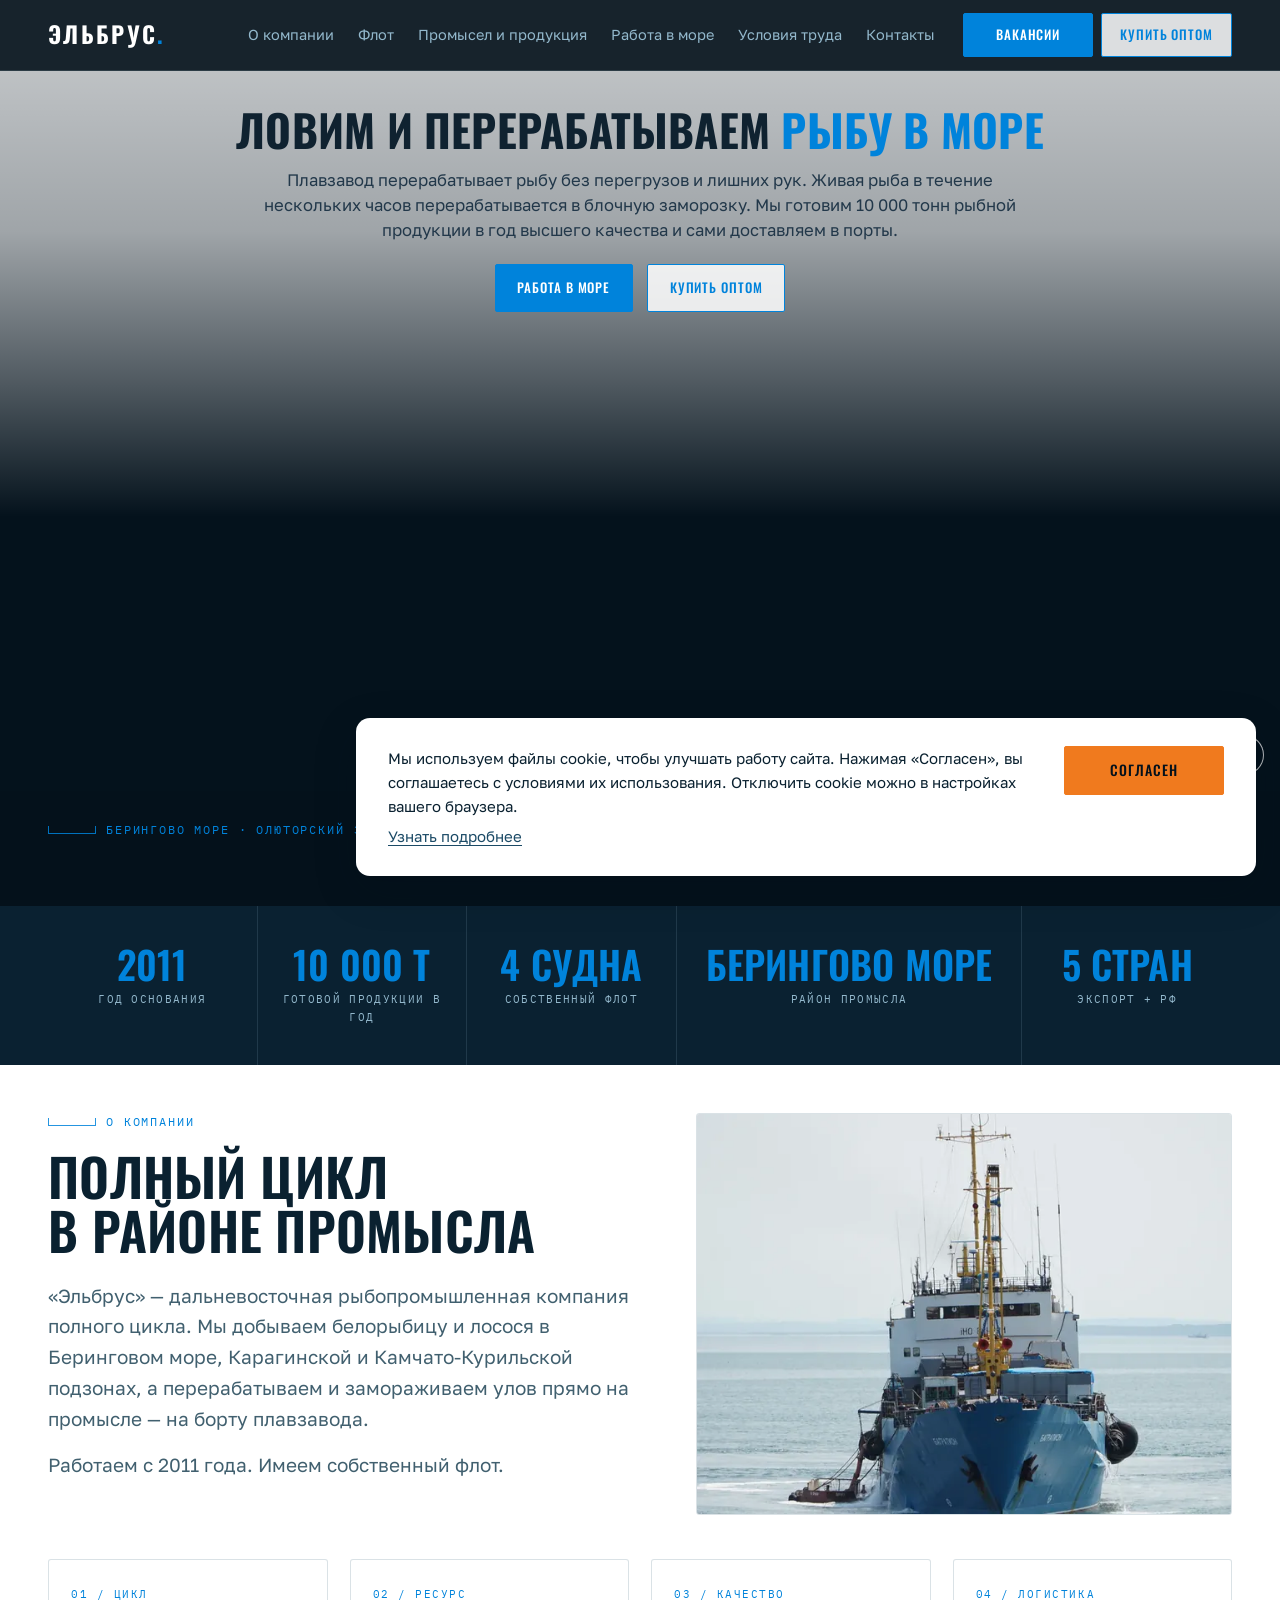
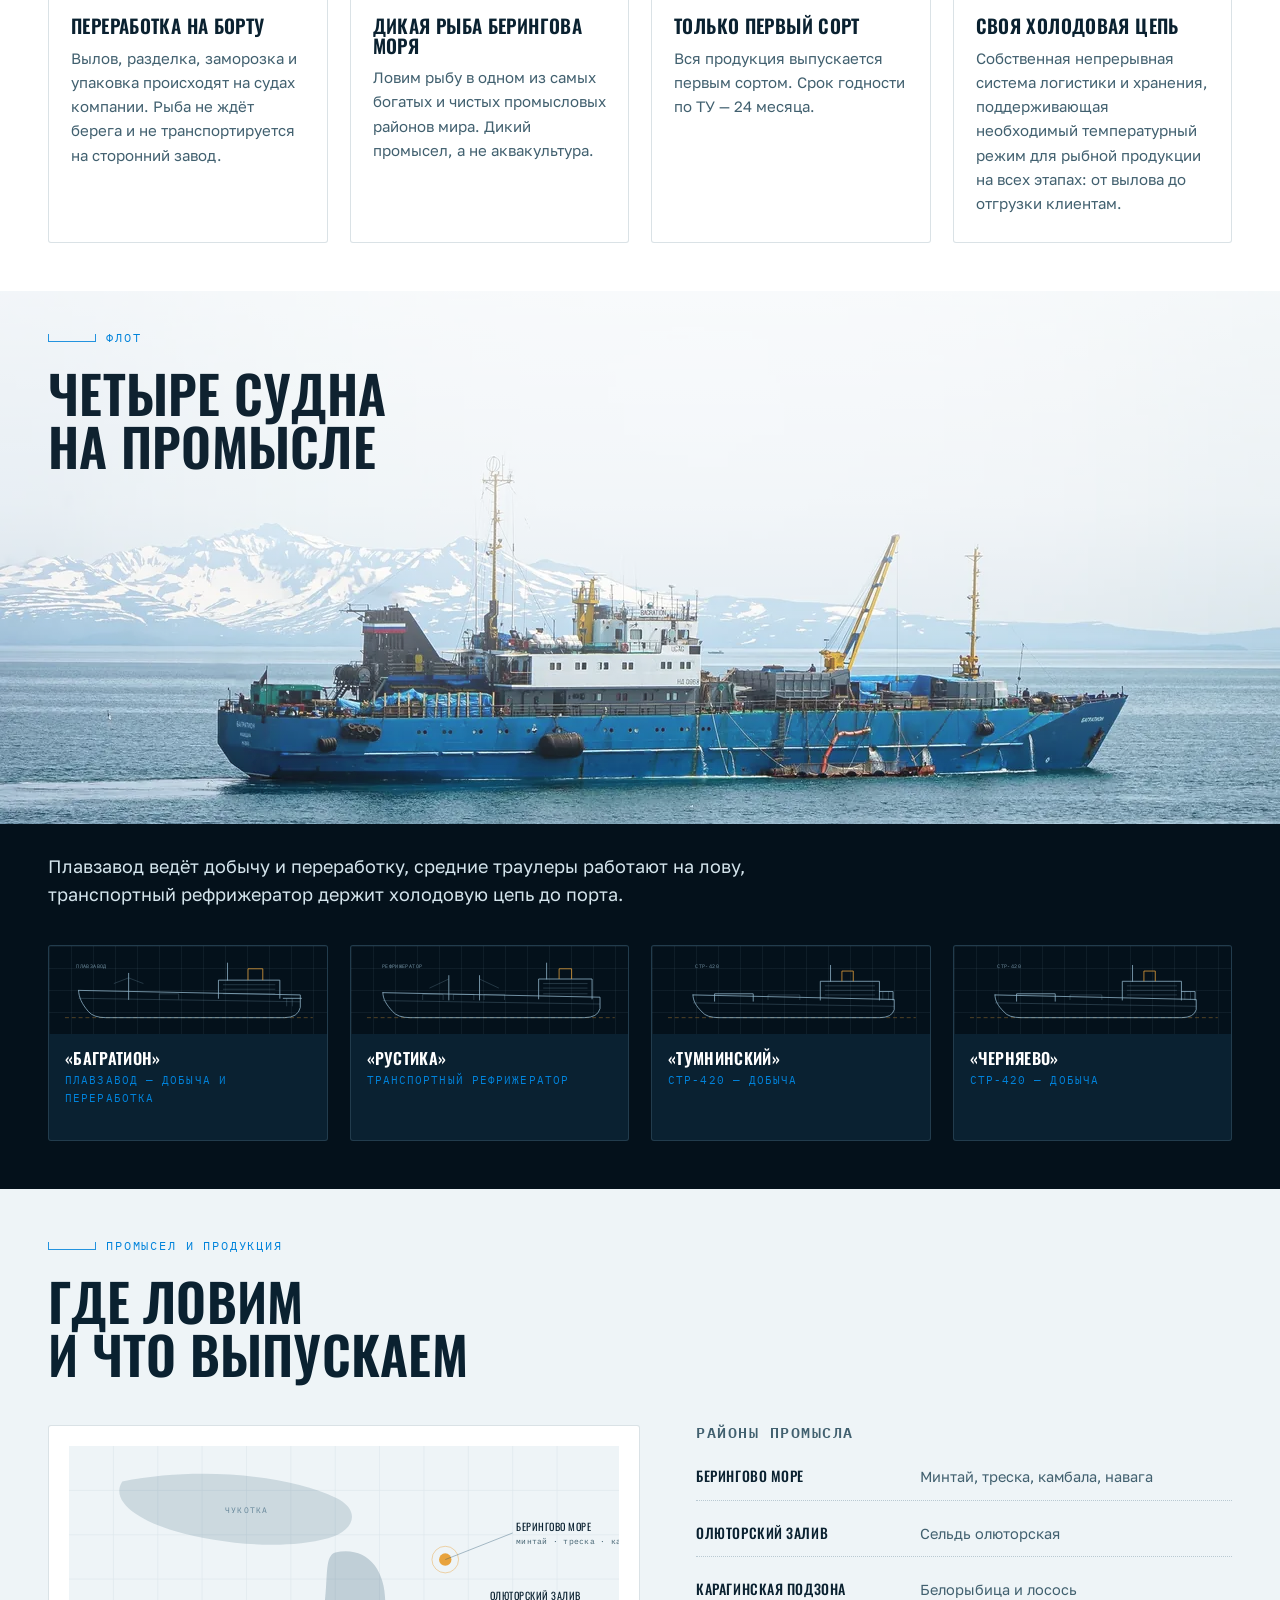
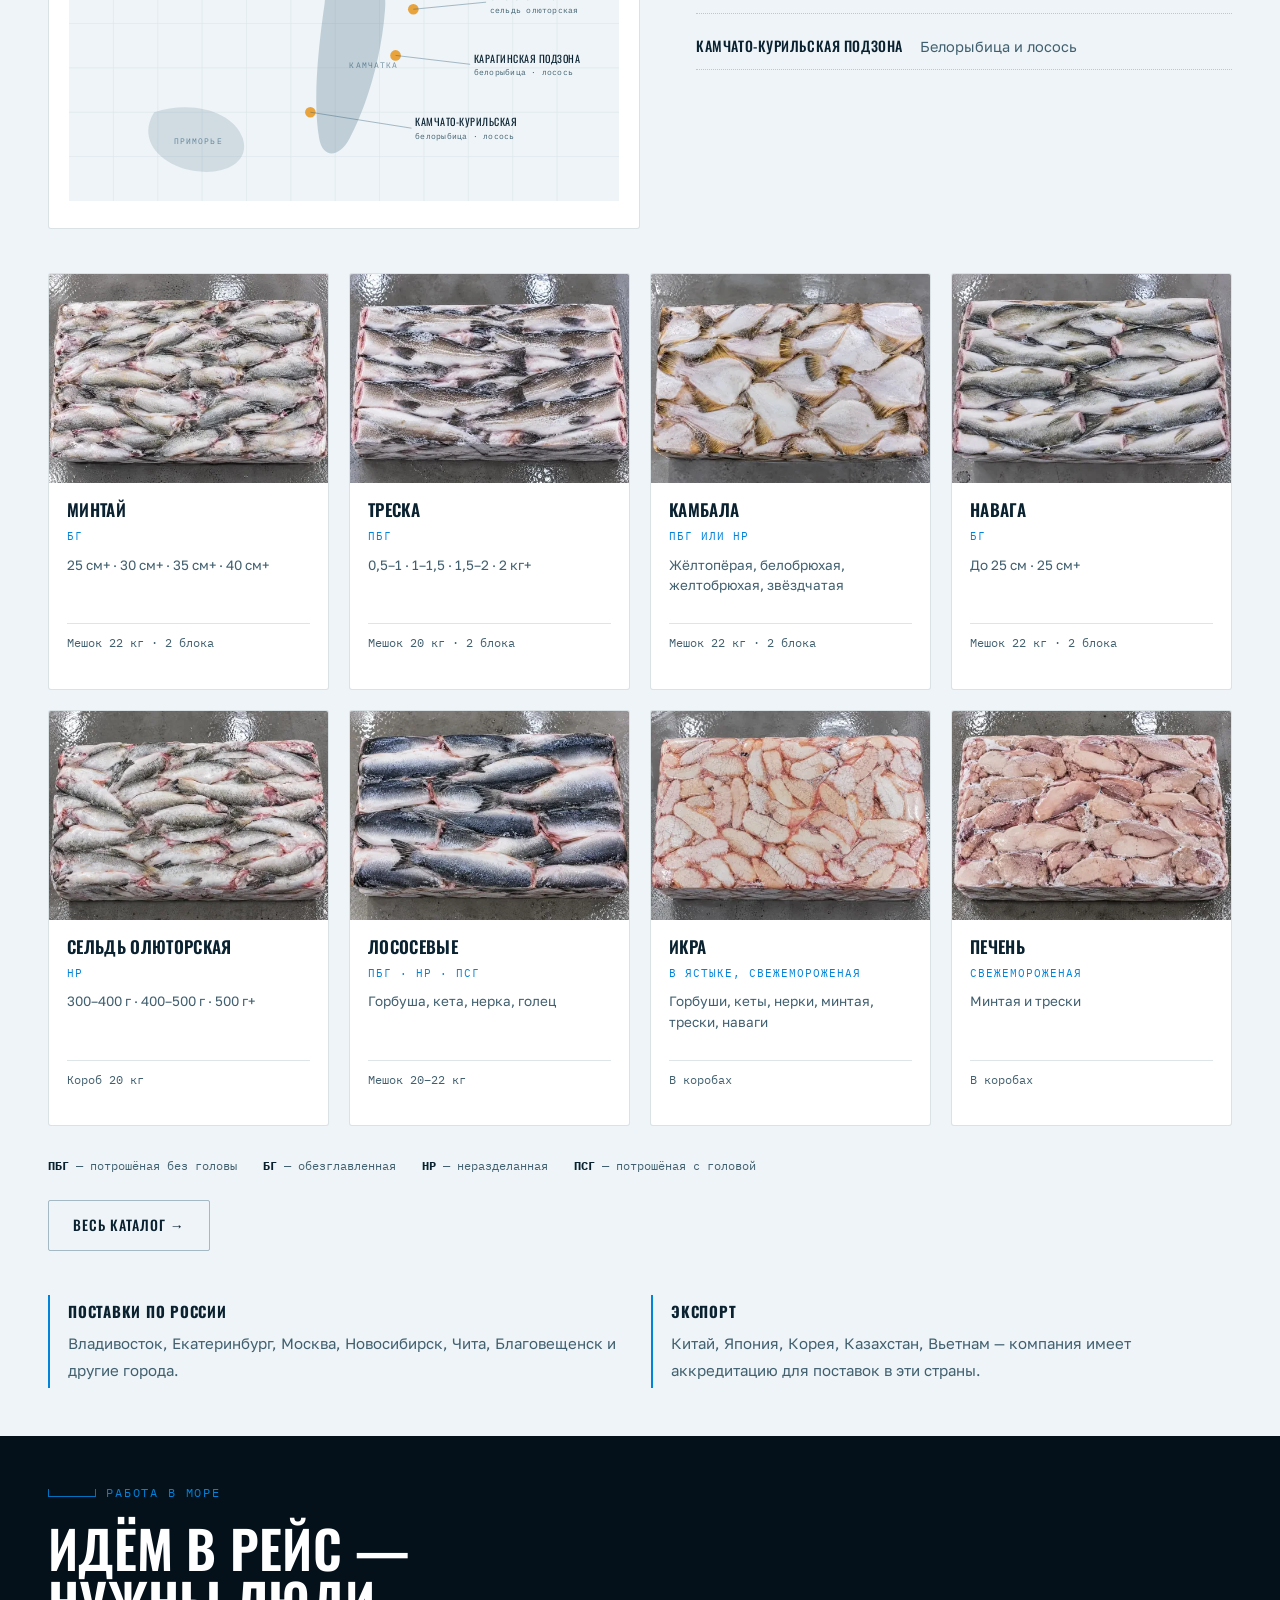
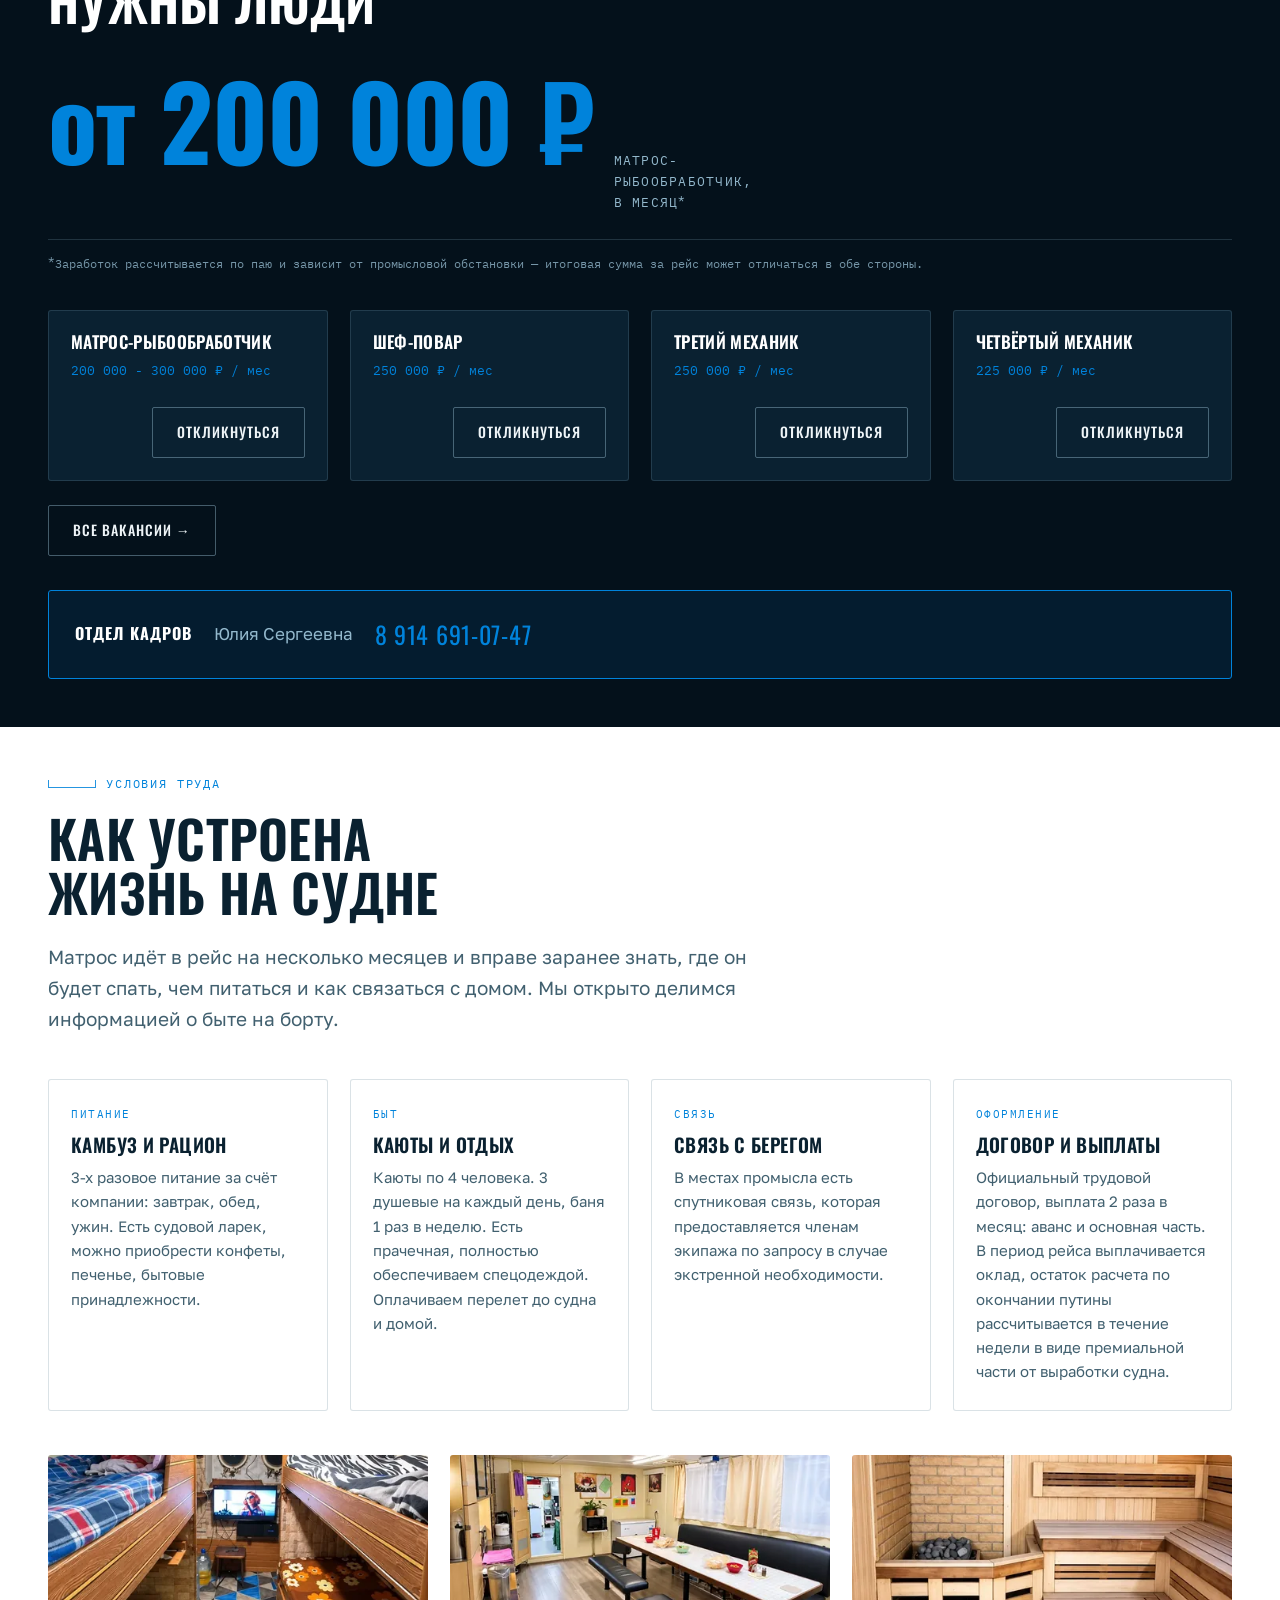
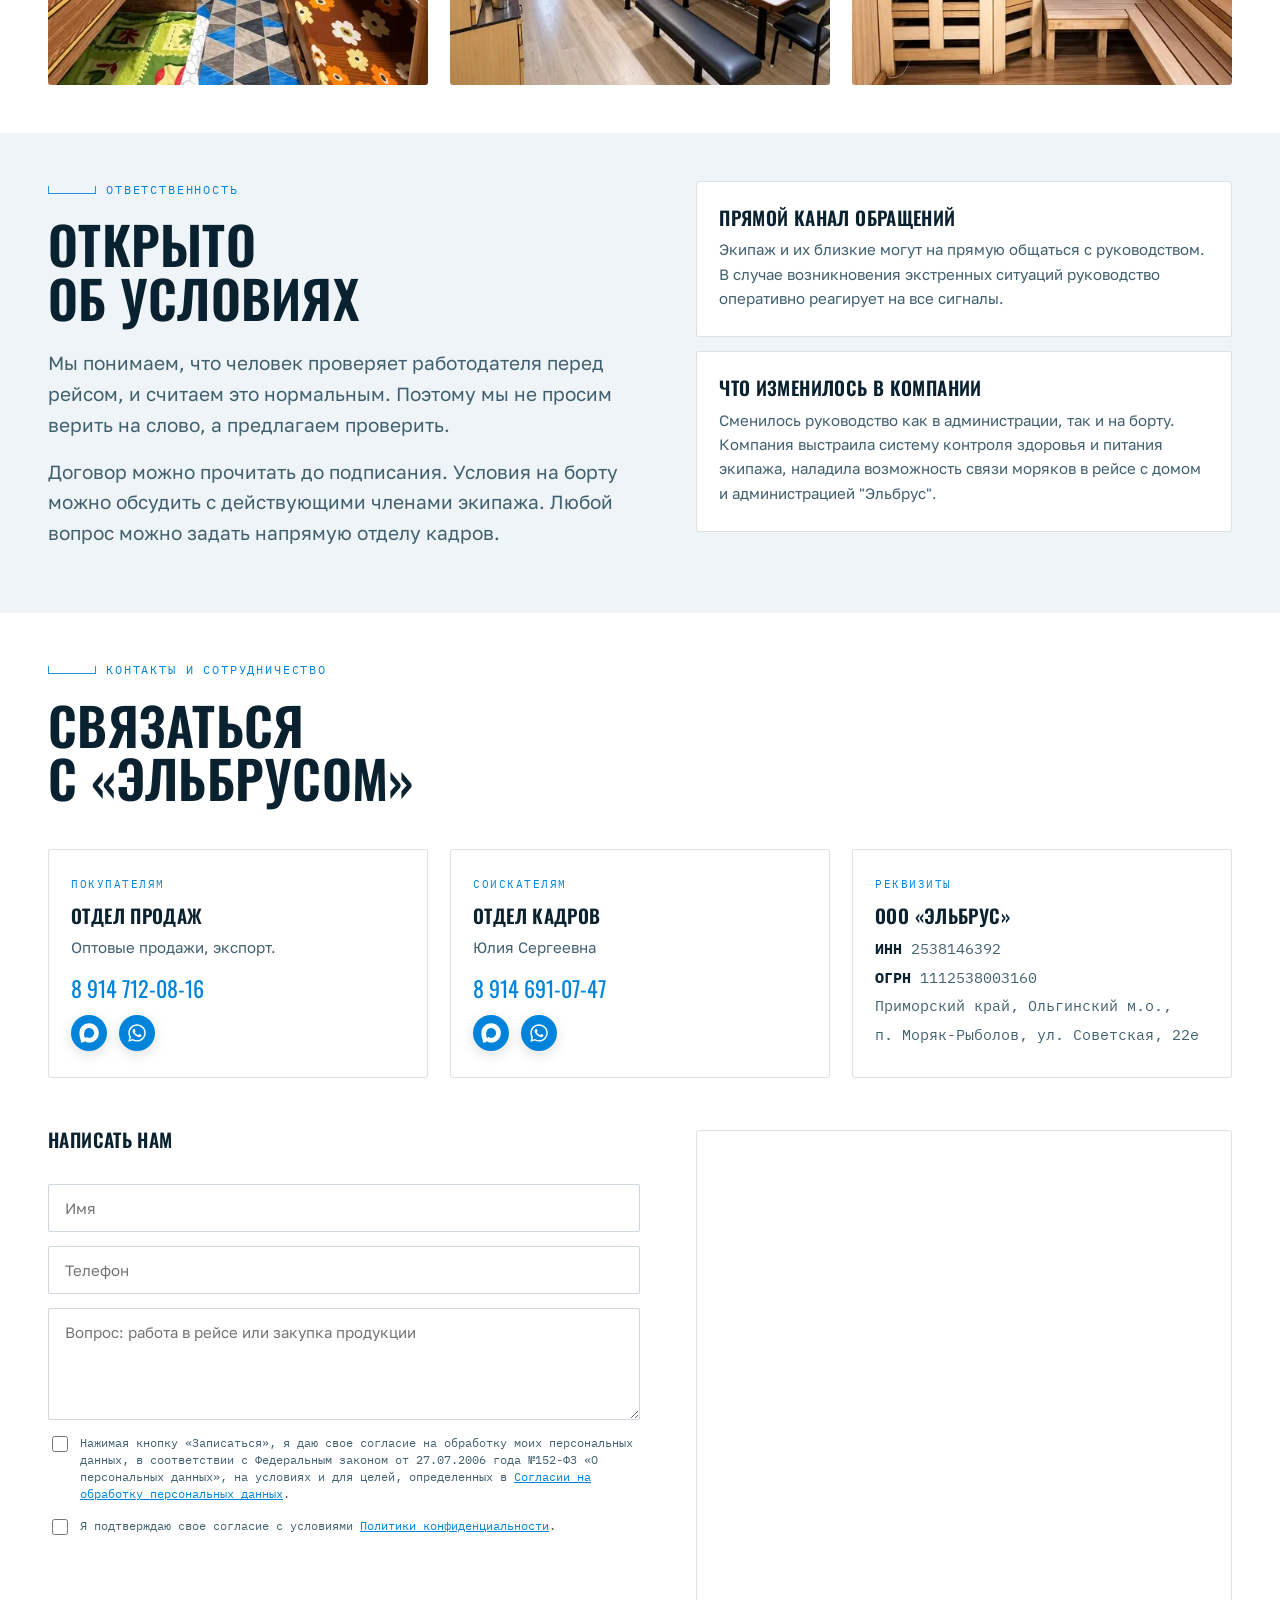
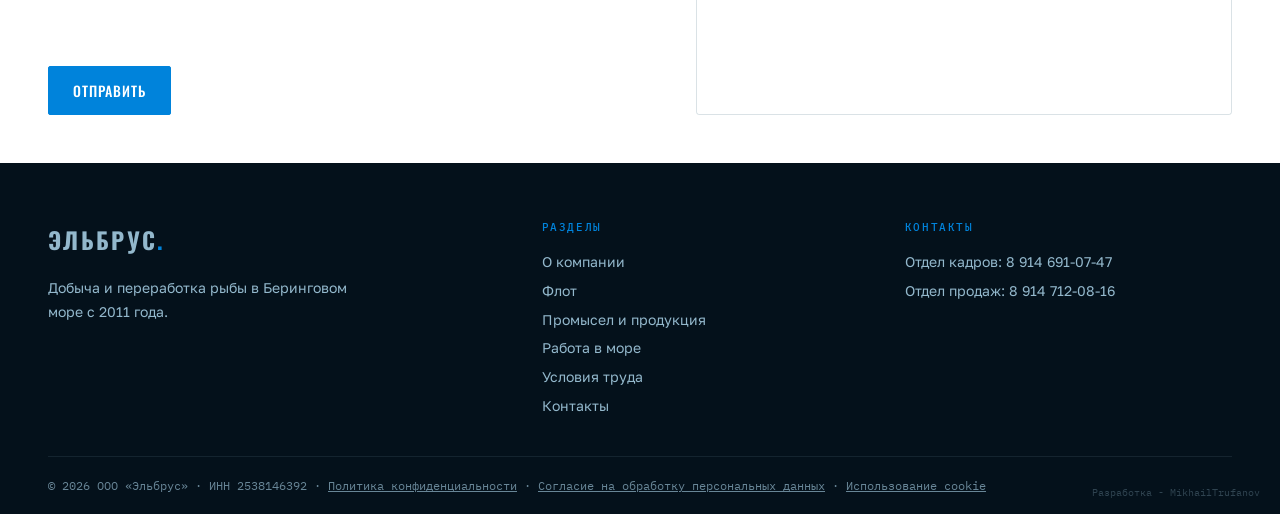
==== commit d601900b: "Обновить страницы, Метрику и медиа сайта" ====
--- a/index.html
+++ b/index.html
@@ -4,13 +4,24 @@
 <head>
   <meta charset="utf-8">
   <meta name="viewport" content="width=device-width, initial-scale=1">
+  <script src="js/metrika.js" async></script>
   <title>ООО «Эльбрус» — рыбодобыча и переработка в Беринговом море</title>
   <meta name="description"
-    content="Дальневосточная рыбопромышленная компания полного цикла: добыча и переработка рыбы прямо в море. Минтай, треска, камбала, навага, сельдь, лососевые, икра. Работа в море — от 300 000 ₽.">
+    content="Дальневосточная рыбопромышленная компания полного цикла: добыча и переработка рыбы прямо в море. Минтай, треска, камбала, навага, сельдь, лососевые, икра. Работа в море — от 200 000 ₽.">
+  <link rel="canonical" href="https://elbrus-fish.ru/">
+  <meta property="og:type" content="website">
+  <meta property="og:site_name" content="ООО «Эльбрус»">
+  <meta property="og:locale" content="ru_RU">
+  <meta property="og:title" content="ООО «Эльбрус» — рыбодобыча и переработка в Беринговом море">
+  <meta property="og:description" content="Дальневосточная рыбопромышленная компания полного цикла: добыча и переработка рыбы прямо в море. Минтай, треска, камбала, навага, сельдь, лососевые, икра. Работа в море — от 200 000 ₽.">
+  <meta property="og:url" content="https://elbrus-fish.ru/">
+  <meta property="og:image" content="https://elbrus-fish.ru/pics/og/elbrus-og.jpg">
+  <meta property="og:image:width" content="1200">
+  <meta property="og:image:height" content="630">
   <link rel="preconnect" href="https://fonts.googleapis.com">
   <link rel="preconnect" href="https://fonts.gstatic.com" crossorigin>
   <link
-    href="https://fonts.googleapis.com/css2?family=Oswald:wght@400;500;600;700&family=Golos+Text:wght@400;500;600;700&family=IBM+Plex+Mono:wght@400;500&display=swap"
+    href="https://fonts.googleapis.com/css2?family=Oswald:wght@400;500;600;700&family=Golos+Text:wght@400&family=IBM+Plex+Mono:wght@400;500&display=swap"
     rel="stylesheet">
   <style>
     :root {
@@ -55,6 +66,7 @@
 
     img {
       max-width: 100%;
+      height: auto;
       display: block
     }
 
@@ -537,9 +549,53 @@
       overflow: hidden
     }
 
+    .hero-media-box {
+      position: relative
+    }
+
     .hero-reel video {
       width: 100%;
       height: auto;
+      aspect-ratio: 16 / 9;
+      object-fit: cover;
+      background: #04121C;
+      display: block
+    }
+
+    .hero-pause {
+      position: absolute;
+      right: 16px;
+      bottom: 16px;
+      z-index: 4;
+      width: 40px;
+      height: 40px;
+      padding: 0;
+      border: 1px solid rgba(255, 255, 255, .7);
+      border-radius: 50%;
+      background: rgba(4, 17, 27, .45);
+      color: #fff;
+      display: flex;
+      align-items: center;
+      justify-content: center;
+      cursor: pointer
+    }
+
+    .hero-pause[hidden] {
+      display: none
+    }
+
+    .hero-pause:hover {
+      background: rgba(4, 17, 27, .7)
+    }
+
+    .hero-pause:focus-visible {
+      outline: 3px solid var(--amber);
+      outline-offset: 2px
+    }
+
+    .hero-pause svg {
+      width: 18px;
+      height: 18px;
       display: block
     }
 
@@ -1610,7 +1666,6 @@
       }
     }
   </style>
-  <script src="https://smartcaptcha.yandexcloud.net/captcha.js" defer></script>
 </head>
 
 <body>
@@ -1638,7 +1693,29 @@
   <section class="hero" id="top">
     <div class="hero-inner">
       <div class="hero-reel">
-        <video src="pics/hero_more_1080_ultralight.mp4" autoplay muted loop playsinline preload="metadata"></video>
+        <div class="hero-media-box">
+          <video id="heroVideo" width="1920" height="1080" muted loop playsinline preload="none"
+            aria-hidden="true"
+            data-src-desktop="pics/hero_more_1080_ultralight.mp4"
+            data-src-mobile="pics/hero_more_mobile_720p.mp4"></video>
+          <script>
+            /* Выбор версии видео до начала загрузки: телефон — 720p, остальные — 1080p.
+               При «уменьшении движения» видео не запускается сам, показывается первый кадр. */
+            (function () {
+              var v = document.getElementById('heroVideo');
+              var mobile = window.matchMedia && window.matchMedia('(max-width: 720px)').matches;
+              var reduce = window.matchMedia && window.matchMedia('(prefers-reduced-motion: reduce)').matches;
+              v.src = mobile ? v.getAttribute('data-src-mobile') : v.getAttribute('data-src-desktop');
+              v.preload = 'auto';
+              if (!reduce) {
+                v.autoplay = true;
+                var p = v.play();
+                if (p && p.catch) p.catch(function () {});
+              }
+            })();
+          </script>
+          <button type="button" class="hero-pause" id="heroPause" aria-label="Остановить видео" hidden></button>
+        </div>
         <div class="hero-scrim"></div>
         <div class="hero-ov">
           <h1>Ловим и перерабатываем <em>рыбу в море</em></h1>
@@ -1663,7 +1740,7 @@
   </section>
 
   <!-- ============ TRUST BAR ============ -->
-  <section class="trust">
+  <section class="trust" id="trust">
     <div class="wrap">
       <div class="stat">
         <div class="stat-v">2011</div>
@@ -1700,9 +1777,7 @@
             перерабатываем и замораживаем улов прямо на промысле — на борту плавзавода.</p>
           <p class="lead">Работаем с 2011 года. Имеем собственный флот.</p>
         </div>
-        <figure class="about-photo"><img
-            src="[data-uri]"
-            alt="Плавзавод «Багратион»"></figure>
+        <figure class="about-photo"><img src="pics/site-photos/bagration-bow.webp" srcset="pics/site-photos/bagration-bow-640.webp 640w, pics/site-photos/bagration-bow.webp 1200w" sizes="(max-width: 1040px) calc(100vw - 40px), 540px" width="1200" height="900" alt="Плавзавод «Багратион»"></figure>
       </div>
       <div class="cards c4 rv">
         <div class="card"><span class="idx">01 / ЦИКЛ</span>
@@ -1732,9 +1807,7 @@
   <!-- ============ FLEET ============ -->
   <section class="sec sec-dark" id="fleet" style="padding-top:0">
     <figure class="fleet-hero">
-      <img
-        src="[data-uri]